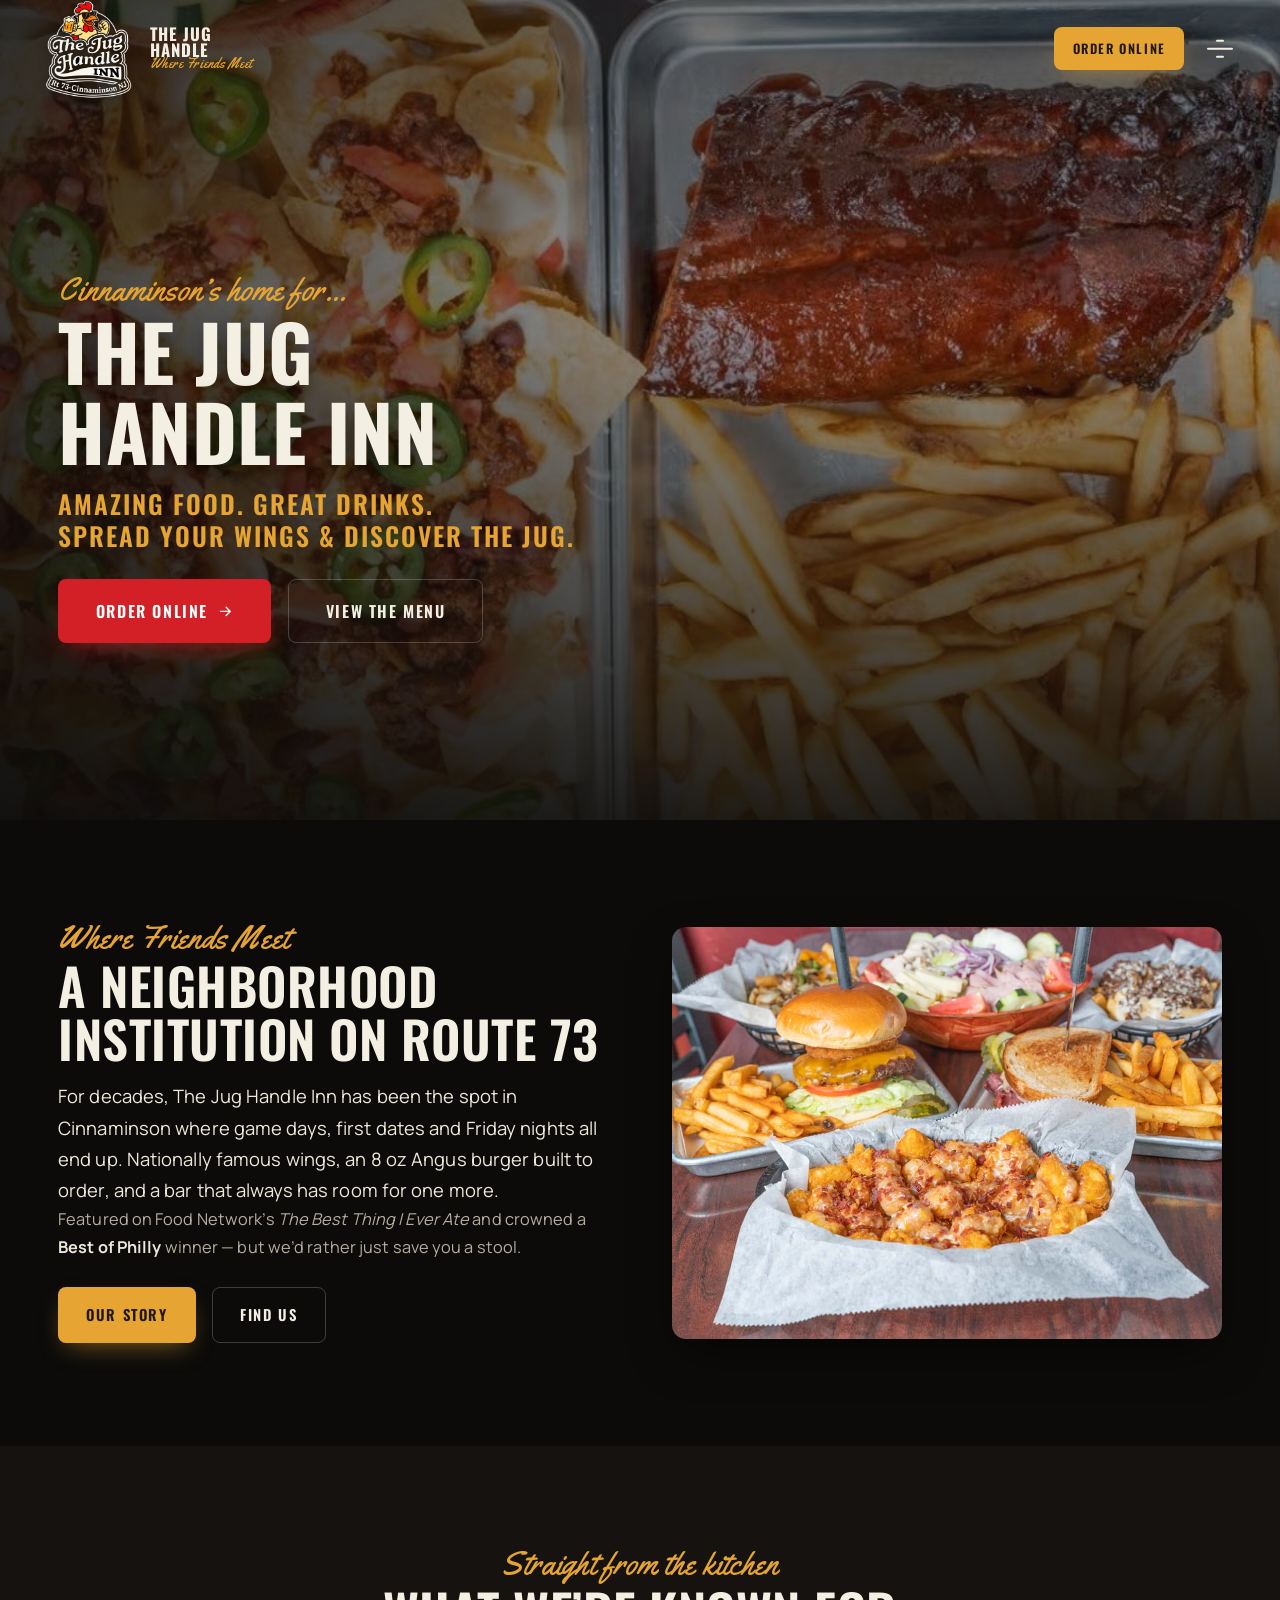
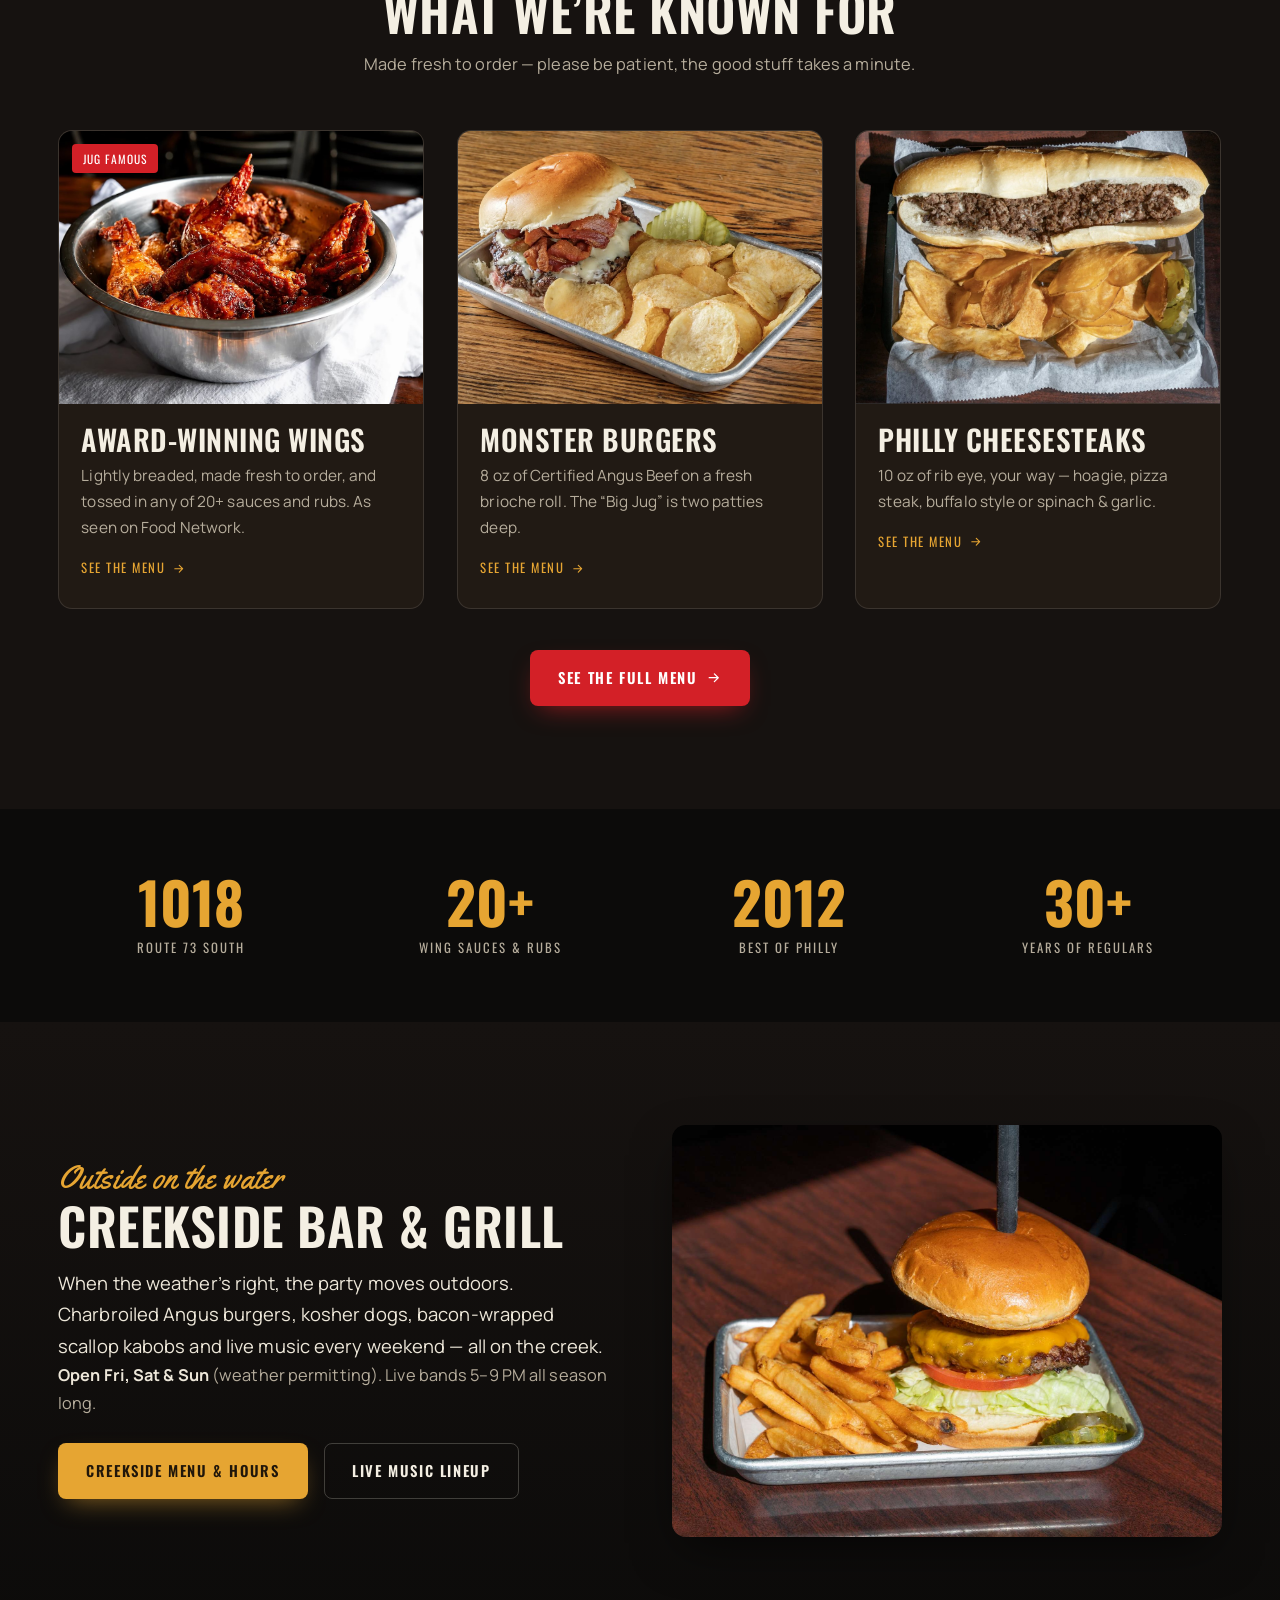
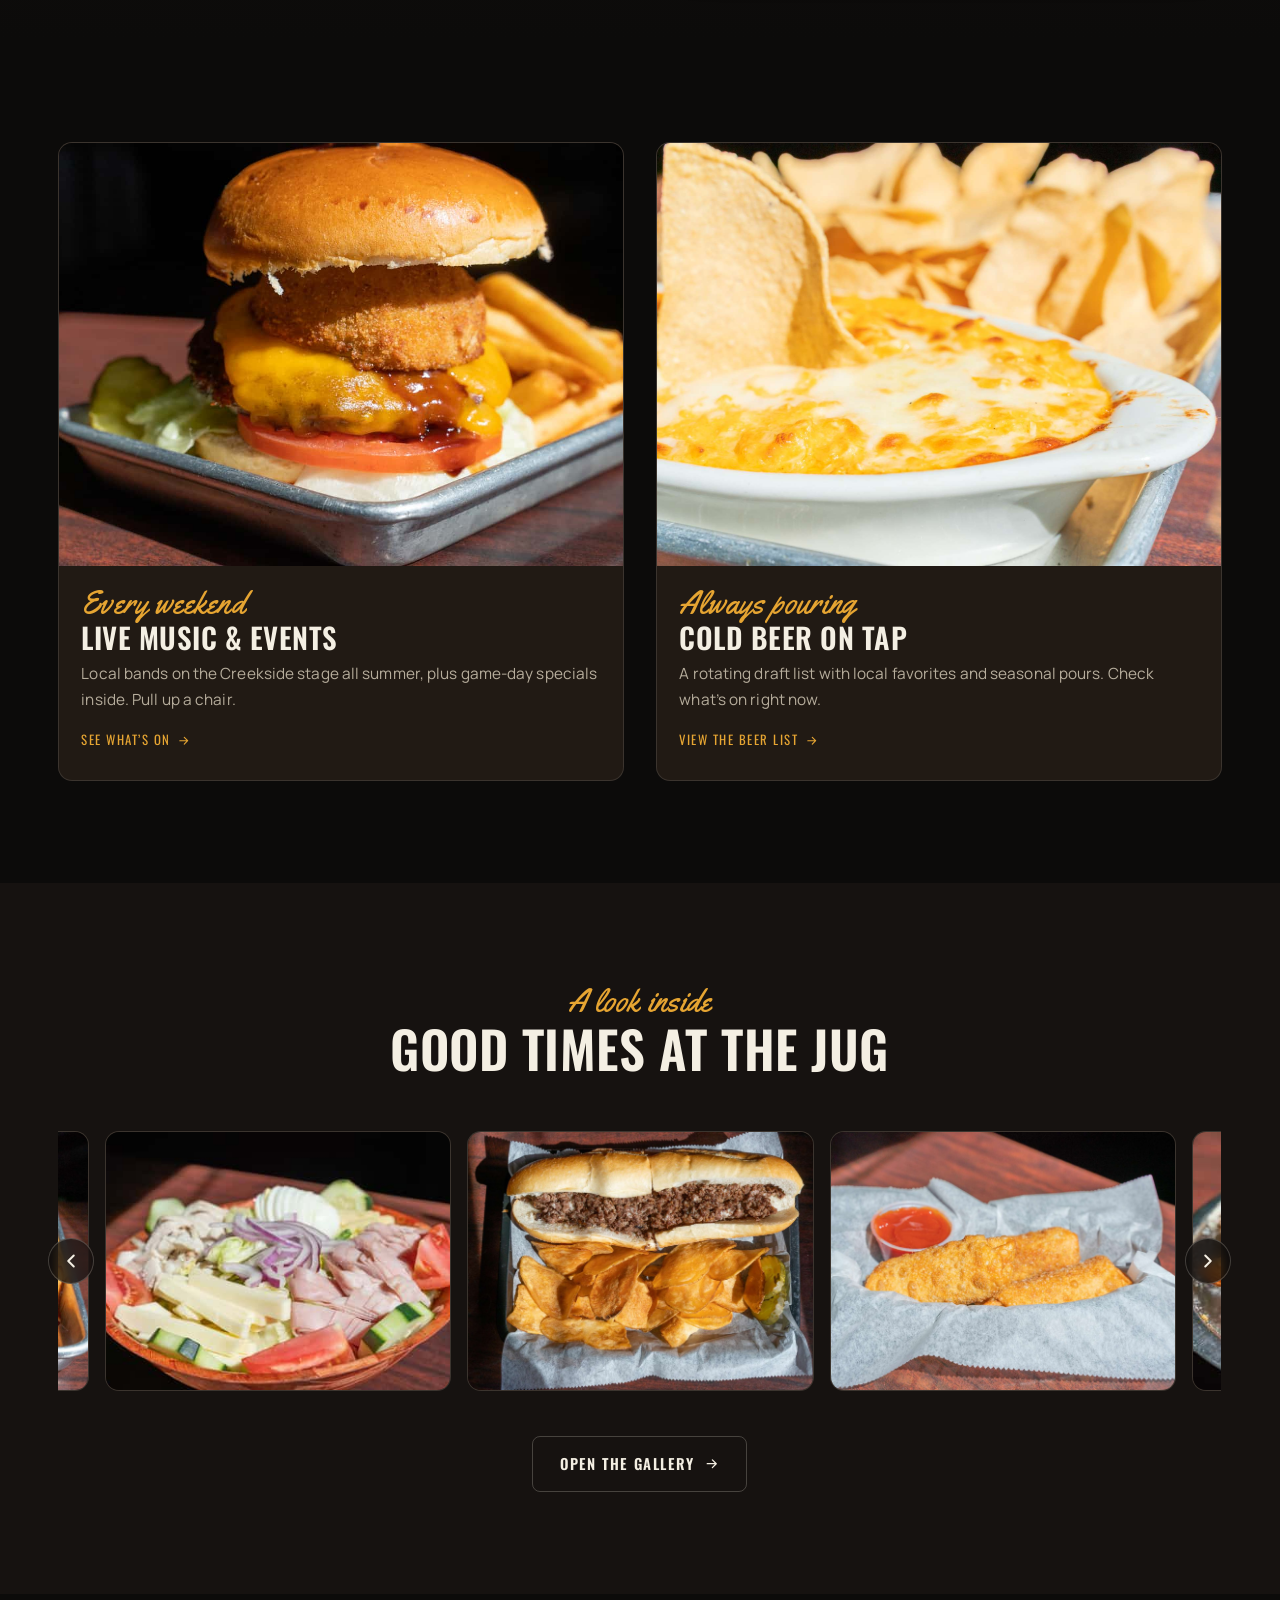
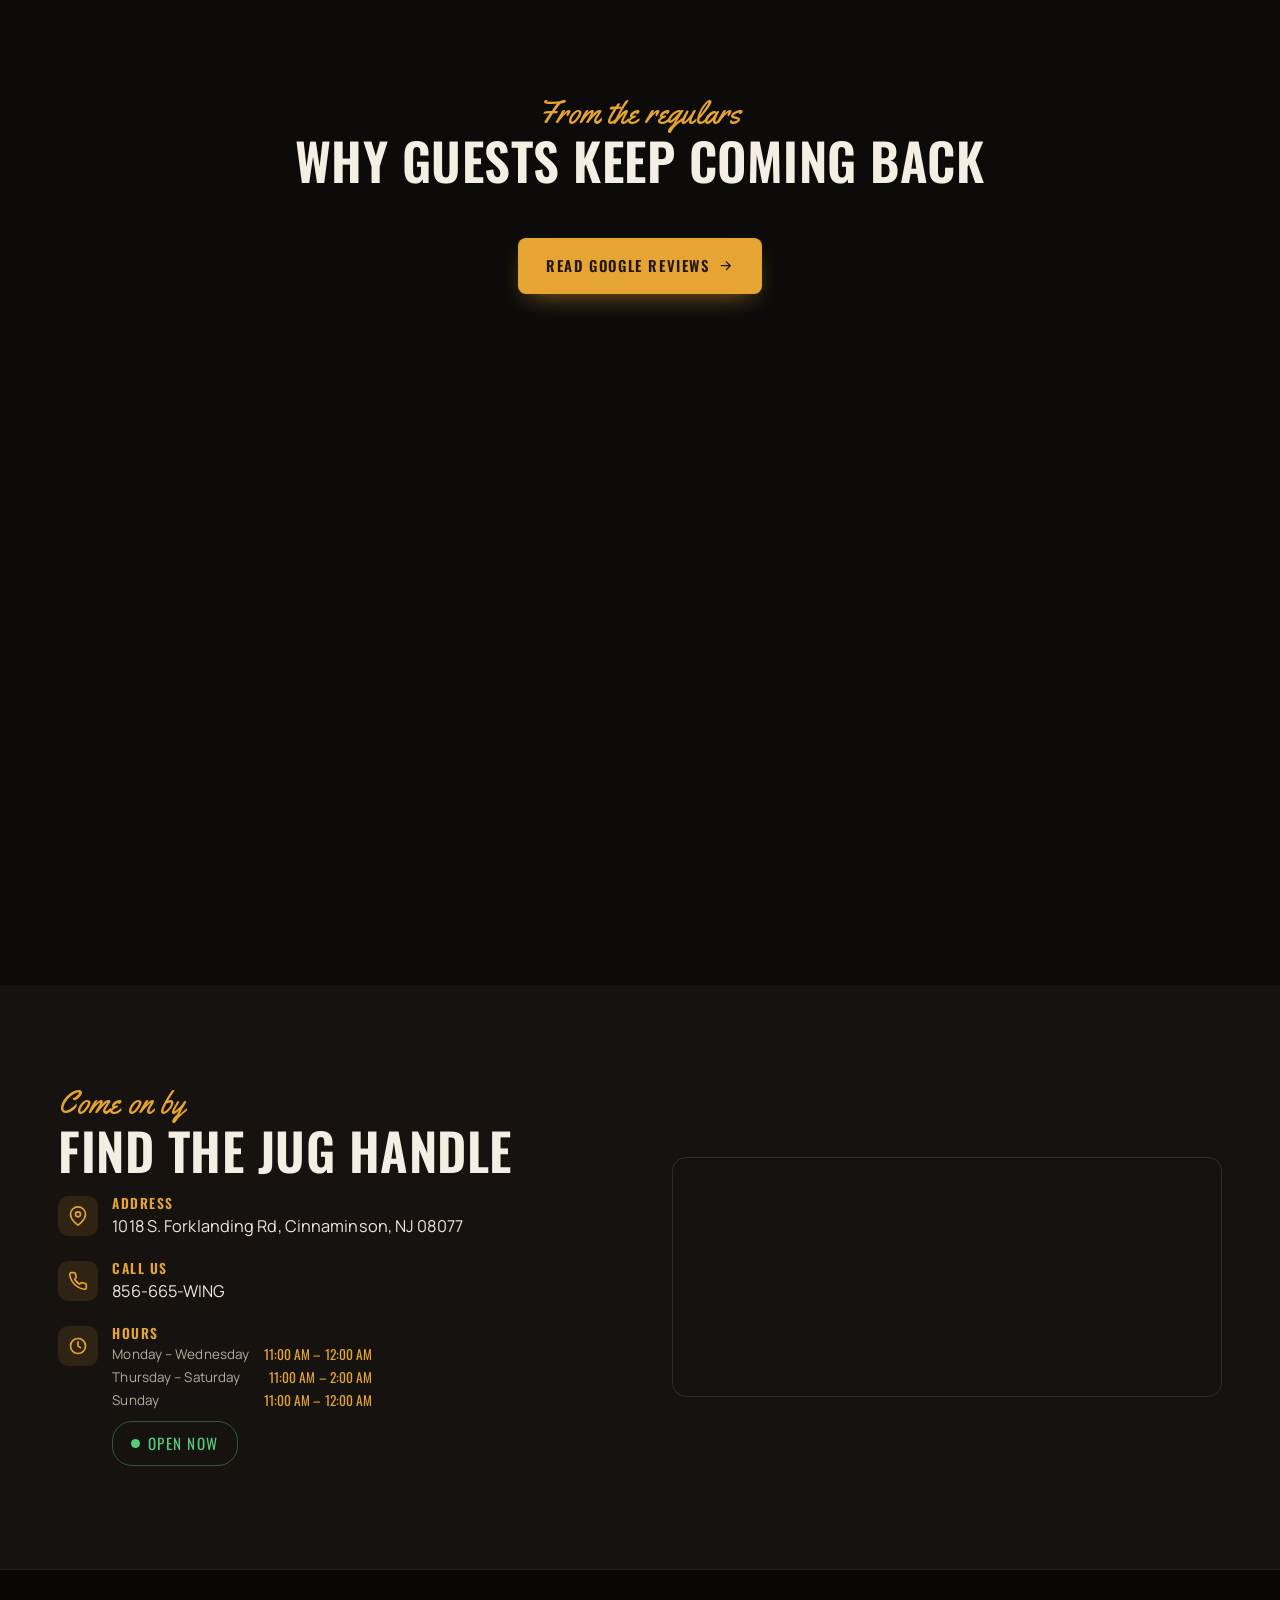
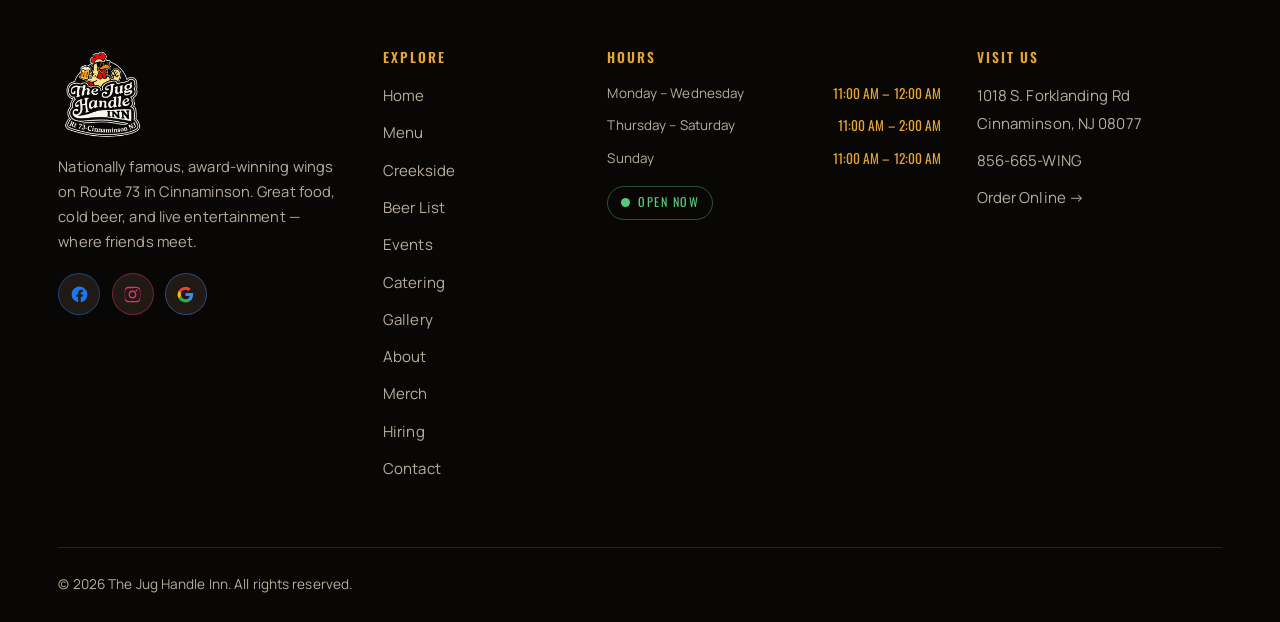
==== index.html @ d3a7ce0d "Use 856-665-WING as the only phone number site-wide Removed 856-665-8696 and the '(inside)' note eve" ====
<!DOCTYPE html>
<html lang="en" class="no-js">
<head>
  <meta charset="UTF-8">
  <script>document.documentElement.classList.remove("no-js");document.documentElement.classList.add("js");</script>
  <meta name="viewport" content="width=device-width, initial-scale=1.0">
  <title>The Jug Handle Inn | Wings, Burgers &amp; Cold Beer in Cinnaminson, NJ</title>
  <meta name="description" content="Nationally famous, award-winning wings, 8 oz Angus burgers, cold beer and live music on Route 73 in Cinnaminson, NJ. Order online or visit The Jug Handle Inn — where friends meet.">
  <link rel="canonical" href="https://digitaloneweb.github.io/theJugHandleInn/index.html">
  <meta name="theme-color" content="#0c0b0a">

  <!-- Open Graph -->
  <meta property="og:type" content="restaurant">
  <meta property="og:site_name" content="The Jug Handle Inn">
  <meta property="og:title" content="The Jug Handle Inn | Wings, Burgers &amp; Cold Beer in Cinnaminson, NJ">
  <meta property="og:description" content="Nationally famous, award-winning wings, 8 oz Angus burgers, cold beer and live music on Route 73 in Cinnaminson, NJ. Order online or visit The Jug Handle Inn — where friends meet.">
  <meta property="og:url" content="https://digitaloneweb.github.io/theJugHandleInn/index.html">
  <meta property="og:image" content="https://digitaloneweb.github.io/theJugHandleInn/assets/images/logo/og-image.png">

  <!-- Twitter -->
  <meta name="twitter:card" content="summary_large_image">
  <meta name="twitter:title" content="The Jug Handle Inn | Wings, Burgers &amp; Cold Beer in Cinnaminson, NJ">
  <meta name="twitter:description" content="Nationally famous, award-winning wings, 8 oz Angus burgers, cold beer and live music on Route 73 in Cinnaminson, NJ. Order online or visit The Jug Handle Inn — where friends meet.">
  <meta name="twitter:image" content="https://digitaloneweb.github.io/theJugHandleInn/assets/images/logo/og-image.png">

  <!-- Favicons -->
  <link rel="icon" type="image/png" sizes="32x32" href="assets/images/logo/favicon-32.png">
  <link rel="apple-touch-icon" href="assets/images/logo/favicon-180.png">

  <!-- Fonts -->
  <link rel="preconnect" href="https://fonts.googleapis.com">
  <link rel="preconnect" href="https://fonts.gstatic.com" crossorigin>
  <link href="https://fonts.googleapis.com/css2?family=Oswald:wght@300;400;500;600;700&family=Manrope:wght@400;500;600;700;800&family=Yellowtail&display=swap" rel="stylesheet">

  <link rel="stylesheet" href="assets/css/style.css?v=20260629f">

  <script type="application/ld+json">{
  "@context":"https://schema.org",
  "@type":"Restaurant",
  "name":"The Jug Handle Inn",
  "image":"https://digitaloneweb.github.io/theJugHandleInn/assets/images/logo/og-image.png",
  "@id":"https://digitaloneweb.github.io/theJugHandleInn",
  "url":"https://digitaloneweb.github.io/theJugHandleInn",
  "telephone":"856-665-9464",
  "priceRange":"$$",
  "servesCuisine":["American","Bar & Grill","Wings","Burgers"],
  "address":{"@type":"PostalAddress","streetAddress":"1018 S. Forklanding Rd","addressLocality":"Cinnaminson","addressRegion":"NJ","postalCode":"08077","addressCountry":"US"},
  "geo":{"@type":"GeoCoordinates","latitude":39.9912,"longitude":-74.9876},
  "openingHoursSpecification":[
    {"@type":"OpeningHoursSpecification","dayOfWeek":["Monday","Tuesday","Wednesday","Sunday"],"opens":"11:00","closes":"00:00"},
    {"@type":"OpeningHoursSpecification","dayOfWeek":["Thursday","Friday","Saturday"],"opens":"11:00","closes":"02:00"}
  ],
  "sameAs":["https://www.facebook.com/TheJugHandleInn/","https://www.instagram.com/thejughandleinn/"]
}</script>
  
</head>
<body>
<a class="skip-link" href="#main">Skip to content</a>
<header class="site-header">
  <nav class="nav container" aria-label="Primary">
    <a class="nav__brand" href="index.html" aria-label="The Jug Handle Inn home">
      <img src="assets/images/logo/logo.png" alt="The Jug Handle Inn logo — a rooster in sunglasses holding a beer">
      <span class="nav__brand-text">The Jug<br>Handle<small>Where Friends Meet</small></span>
    </a>

    <div class="nav__links" id="nav-links">
        <a href="index.html" aria-current="page">Home</a>
        <a href="menu.html">Menu</a>
        <a href="creekside.html">Creekside</a>
        <a href="beer-list.html">Beer List</a>
        <a href="events.html">Events</a>
        <a href="catering.html">Catering</a>
        <a href="gallery.html">Gallery</a>
        <a href="about.html">About</a>
        <a href="merchandise.html">Merch</a>
        <a href="hiring.html">Hiring</a>
        <a href="contact.html">Contact</a>
    </div>

    <div class="nav__actions">
      <span class="status" data-status aria-live="polite">
        <span class="status__dot"></span><span class="status__text">Checking…</span>
      </span>
      <a class="btn btn--gold btn--sm" href="https://online.skytab.com/7696057f402aea3ac30bc4868bea2866/order-settings" target="_blank" rel="noopener">Order Online</a>
      <button class="nav__toggle" aria-label="Toggle menu" aria-expanded="false" aria-controls="nav-links">
        <span></span>
      </button>
    </div>
  </nav>
</header>
<main id="main">

<!-- ===== HERO ===== -->
<section class="hero">
  <div class="hero__slides" aria-hidden="true">
    <img class="hero__slide is-active" src="assets/images/hero/home-1.jpg" alt="" loading="eager" fetchpriority="high">
    <img class="hero__slide" src="assets/images/hero/home-2.jpg" alt="" loading="lazy">
    <img class="hero__slide" src="assets/images/hero/home-3.jpg" alt="" loading="lazy">
    <img class="hero__slide" src="assets/images/hero/home-4.jpg" alt="" loading="lazy">
  </div>
  <div class="container">
    <div class="hero__inner">
      <span class="eyebrow">Cinnaminson&rsquo;s home for&hellip;</span>
      <h1>The Jug<br>Handle Inn</h1>
      <p class="hero__lines">Amazing Food. Great Drinks.<br>Spread Your Wings &amp; Discover The Jug.</p>
      <div class="hero__cta">
        <a class="btn btn--primary btn--lg" href="https://online.skytab.com/7696057f402aea3ac30bc4868bea2866/order-settings" target="_blank" rel="noopener">Order Online <svg viewBox="0 0 24 24" fill="none" stroke="currentColor" stroke-width="2" stroke-linecap="round" stroke-linejoin="round"><path d="M5 12h14M13 6l6 6-6 6"/></svg></a>
        <a class="btn btn--ghost btn--lg" href="menu.html">View the Menu</a>
      </div>
    </div>
  </div>
</section>

<!-- ===== WELCOME ===== -->
<section class="section">
  <div class="container split">
    <div class="split__body" data-reveal>
      <span class="eyebrow">Where Friends Meet</span>
      <h2>A neighborhood institution on&nbsp;Route&nbsp;73</h2>
      <p class="lead">For decades, The Jug Handle Inn has been the spot in Cinnaminson where game days, first dates and Friday nights all end up. Nationally famous wings, an 8 oz Angus burger built to order, and a bar that always has room for one more.</p>
      <p>Featured on Food Network&rsquo;s <em>The Best Thing I Ever Ate</em> and crowned a <strong>Best of Philly</strong> winner — but we&rsquo;d rather just save you a stool.</p>
      <div class="hero__cta" style="margin-top:1.6rem">
        <a class="btn btn--gold" href="about.html">Our Story</a>
        <a class="btn btn--ghost" href="contact.html">Find Us</a>
      </div>
    </div>
    <div class="split__media" data-reveal data-reveal-delay="1"><img src="assets/images/general/welcome.jpg" alt="Inside the bar at The Jug Handle Inn" class="" loading="lazy" ></div>
  </div>
</section>

<!-- ===== FEATURED FOOD ===== -->
<section class="section section--wood">
  <div class="container">
    <div class="section-head center" data-reveal>
      <span class="eyebrow">Straight from the kitchen</span>
      <h2>What we&rsquo;re known for</h2>
      <p class="measure">Made fresh to order — please be patient, the good stuff takes a minute.</p>
    </div>
    <div class="grid grid-3"><article class="card" data-reveal data-reveal-delay="1"><div class="card__media"><img src="assets/images/food/wings.jpg?v=2" alt="Award-Winning Wings" class="" loading="lazy" ><span class="card__tag">Jug Famous</span></div><div class="card__body"><h3>Award-Winning Wings</h3><p>Lightly breaded, made fresh to order, and tossed in any of 20+ sauces and rubs. As seen on Food Network.</p><a class="card__link" href="menu.html#wings">See the menu <svg viewBox="0 0 24 24" fill="none" stroke="currentColor" stroke-width="2" stroke-linecap="round" stroke-linejoin="round"><path d="M5 12h14M13 6l6 6-6 6"/></svg></a></div></article><article class="card" data-reveal data-reveal-delay="2"><div class="card__media"><img src="assets/images/food/burger.jpg?v=2" alt="Monster Burgers" class="" loading="lazy" ></div><div class="card__body"><h3>Monster Burgers</h3><p>8 oz of Certified Angus Beef on a fresh brioche roll. The “Big Jug” is two patties deep.</p><a class="card__link" href="menu.html#burgers">See the menu <svg viewBox="0 0 24 24" fill="none" stroke="currentColor" stroke-width="2" stroke-linecap="round" stroke-linejoin="round"><path d="M5 12h14M13 6l6 6-6 6"/></svg></a></div></article><article class="card" data-reveal data-reveal-delay="3"><div class="card__media"><img src="assets/images/food/cheesesteak.jpg?v=2" alt="Philly Cheesesteaks" class="" loading="lazy" ></div><div class="card__body"><h3>Philly Cheesesteaks</h3><p>10 oz of rib eye, your way — hoagie, pizza steak, buffalo style or spinach &amp; garlic.</p><a class="card__link" href="menu.html#steaks">See the menu <svg viewBox="0 0 24 24" fill="none" stroke="currentColor" stroke-width="2" stroke-linecap="round" stroke-linejoin="round"><path d="M5 12h14M13 6l6 6-6 6"/></svg></a></div></article></div>
    <div class="text-center mt-2" data-reveal><a class="btn btn--primary" href="menu.html">See the full menu <svg viewBox="0 0 24 24" fill="none" stroke="currentColor" stroke-width="2" stroke-linecap="round" stroke-linejoin="round"><path d="M5 12h14M13 6l6 6-6 6"/></svg></a></div>
  </div>
</section>

<!-- ===== STATS ===== -->
<section class="section--tight section">
  <div class="container grid grid-4"><div class="stat" data-reveal data-reveal-delay="1"><div class="stat__num"><span data-count="1018" data-plain>1018</span></div><div class="stat__label">Route 73 South</div></div><div class="stat" data-reveal data-reveal-delay="2"><div class="stat__num"><span data-count="20">20</span>+</div><div class="stat__label">Wing Sauces & Rubs</div></div><div class="stat" data-reveal data-reveal-delay="3"><div class="stat__num"><span data-count="2012" data-plain>2012</span></div><div class="stat__label">Best of Philly</div></div><div class="stat" data-reveal data-reveal-delay="4"><div class="stat__num"><span data-count="30">30</span>+</div><div class="stat__label">Years of Regulars</div></div></div>
</section>

<!-- ===== CREEKSIDE PROMO ===== -->
<section class="section section--wood2">
  <div class="container split split--reverse">
    <div class="split__media" data-reveal><img src="assets/images/general/creekside-promo.jpg" alt="Creekside Bar & Grill open-air seating" class="" loading="lazy" ></div>
    <div class="split__body" data-reveal data-reveal-delay="1">
      <span class="eyebrow">Outside on the water</span>
      <h2>Creekside Bar &amp; Grill</h2>
      <p class="lead">When the weather&rsquo;s right, the party moves outdoors. Charbroiled Angus burgers, kosher dogs, bacon-wrapped scallop kabobs and live music every weekend — all on the creek.</p>
      <p><strong>Open Fri, Sat &amp; Sun</strong> (weather permitting). Live bands 5&ndash;9 PM all season long.</p>
      <div class="hero__cta" style="margin-top:1.6rem">
        <a class="btn btn--gold" href="creekside.html">Creekside Menu &amp; Hours</a>
        <a class="btn btn--ghost" href="events.html">Live Music Lineup</a>
      </div>
    </div>
  </div>
</section>

<!-- ===== EVENTS + BEER TEASERS ===== -->
<section class="section">
  <div class="container grid grid-2">
    <article class="card" data-reveal>
      <div class="card__media"><video class="card__video" autoplay muted loop playsinline preload="metadata" poster="assets/images/general/events-teaser.jpg" aria-label="Live acoustic guitar at The Jug Handle Inn"><source src="assets/videos/acoustic-guitar.mp4" type="video/mp4"></video></div>
      <div class="card__body">
        <span class="eyebrow">Every weekend</span>
        <h3>Live Music &amp; Events</h3>
        <p>Local bands on the Creekside stage all summer, plus game-day specials inside. Pull up a chair.</p>
        <a class="card__link" href="events.html">See what&rsquo;s on <svg viewBox="0 0 24 24" fill="none" stroke="currentColor" stroke-width="2" stroke-linecap="round" stroke-linejoin="round"><path d="M5 12h14M13 6l6 6-6 6"/></svg></a>
      </div>
    </article>
    <article class="card" data-reveal data-reveal-delay="1">
      <div class="card__media"><video class="card__video" autoplay muted loop playsinline preload="metadata" poster="assets/images/general/beer-teaser.jpg" aria-label="Cold beer pouring on tap at The Jug Handle Inn"><source src="assets/videos/cold-beer.mp4" type="video/mp4"></video></div>
      <div class="card__body">
        <span class="eyebrow">Always pouring</span>
        <h3>Cold Beer on Tap</h3>
        <p>A rotating draft list with local favorites and seasonal pours. Check what&rsquo;s on right now.</p>
        <a class="card__link" href="beer-list.html">View the beer list <svg viewBox="0 0 24 24" fill="none" stroke="currentColor" stroke-width="2" stroke-linecap="round" stroke-linejoin="round"><path d="M5 12h14M13 6l6 6-6 6"/></svg></a>
      </div>
    </article>
  </div>
</section>

<!-- ===== GALLERY PREVIEW ===== -->
<section class="section section--wood">
  <div class="container">
    <div class="section-head center" data-reveal>
      <span class="eyebrow">A look inside</span>
      <h2>Good times at The Jug</h2>
    </div>
    <div class="carousel" data-carousel data-reveal>
      <button class="carousel__btn carousel__btn--prev" type="button" aria-label="Previous photos"><svg viewBox="0 0 24 24" fill="none" stroke="currentColor" stroke-width="2.2" stroke-linecap="round" stroke-linejoin="round"><path d="M15 18l-6-6 6-6"/></svg></button>
      <div class="carousel__track">
        <div class="carousel__slide"><img src="assets/images/gallery/gallery-01.jpg" alt="Food at The Jug Handle Inn" loading="lazy"></div>
        <div class="carousel__slide"><img src="assets/images/gallery/gallery-02.jpg" alt="Wings fresh to order at The Jug Handle Inn" loading="lazy"></div>
        <div class="carousel__slide"><img src="assets/images/gallery/gallery-03.jpg" alt="Fresh food at The Jug Handle Inn" loading="lazy"></div>
        <div class="carousel__slide"><img src="assets/images/gallery/gallery-04.jpg" alt="Food at The Jug Handle Inn" loading="lazy"></div>
        <div class="carousel__slide"><img src="assets/images/gallery/gallery-05.jpg" alt="Food at The Jug Handle Inn" loading="lazy"></div>
        <div class="carousel__slide"><img src="assets/images/gallery/gallery-06.jpg" alt="Food at The Jug Handle Inn" loading="lazy"></div>
        <div class="carousel__slide"><img src="assets/images/gallery/gallery-07.jpg" alt="Burgers at The Jug Handle Inn" loading="lazy"></div>
        <div class="carousel__slide"><img src="assets/images/gallery/gallery-08.jpg" alt="Food at The Jug Handle Inn" loading="lazy"></div>
        <div class="carousel__slide"><img src="assets/images/gallery/gallery-09.jpg" alt="Food at The Jug Handle Inn" loading="lazy"></div>
      </div>
      <button class="carousel__btn carousel__btn--next" type="button" aria-label="Next photos"><svg viewBox="0 0 24 24" fill="none" stroke="currentColor" stroke-width="2.2" stroke-linecap="round" stroke-linejoin="round"><path d="M9 6l6 6-6 6"/></svg></button>
    </div>
    <div class="text-center mt-2" data-reveal><a class="btn btn--ghost" href="gallery.html">Open the gallery <svg viewBox="0 0 24 24" fill="none" stroke="currentColor" stroke-width="2" stroke-linecap="round" stroke-linejoin="round"><path d="M5 12h14M13 6l6 6-6 6"/></svg></a></div>
  </div>
</section>

<!-- ===== TESTIMONIALS ===== -->
<section class="section">
  <div class="container">
    <div class="section-head center" data-reveal>
      <span class="eyebrow">From the regulars</span>
      <h2>Why guests keep coming back</h2>
    </div>
    <div data-reveal>
      <!-- Review Pixel -->
      <script type="text/javascript">
      !function(){var e,t=document;e=function(){if(window.EMRPixel)return console.info("EMR: Pixel already loaded");var e=t.createElement("script");e.defer=!0,e.src="https://cdn2.revw.me/js/pixel.js?t="+864e5*Math.ceil(new Date/864e5);var n=t.getElementsByTagName("script")[0];n.charset="utf-8",n.parentNode.insertBefore(e,n),e.onload=function(){EMRPixel.init("digitalone.reviews",40)}},"interactive"===t.readyState||"complete"===t.readyState?e():t.addEventListener("DOMContentLoaded",e)}();
      </script><emr-simple-carousel widget-id="116f8617-e60f-4faa-97b6-4a002f8be0ff"></emr-simple-carousel>
      <!-- Review Pixel End -->
    </div>
    <div class="text-center mt-2" data-reveal><a class="btn btn--gold" href="https://share.google/TAHXh9fkQX0eW2FaK" target="_blank" rel="noopener">Read Google reviews <svg viewBox="0 0 24 24" fill="none" stroke="currentColor" stroke-width="2" stroke-linecap="round" stroke-linejoin="round"><path d="M5 12h14M13 6l6 6-6 6"/></svg></a></div>
  </div>
</section>

<!-- ===== CTA ===== -->
<section class="section">
  <div class="container">
    <div class="callout" data-reveal>
      <span class="eyebrow">Hungry yet?</span>
      <h2>Skip the wait — order online</h2>
      <p class="measure mx-auto">Pick up your wings, burgers and cheese steaks hot and ready. <span class="status status--lg" data-status><span class="status__dot"></span><span class="status__text">Checking…</span></span></p>
      <a class="btn btn--primary btn--lg" href="https://online.skytab.com/7696057f402aea3ac30bc4868bea2866/order-settings" target="_blank" rel="noopener">Order Online <svg viewBox="0 0 24 24" fill="none" stroke="currentColor" stroke-width="2" stroke-linecap="round" stroke-linejoin="round"><path d="M5 12h14M13 6l6 6-6 6"/></svg></a>
    </div>
  </div>
</section>

<!-- ===== MAP ===== -->
<section class="section section--wood">
  <div class="container">
    <div class="split">
      <div class="split__body" data-reveal>
        <span class="eyebrow">Come on by</span>
        <h2>Find The Jug Handle</h2>
        <div class="info-block mt-1">
          <div class="info-row"><span class="info-ico"><svg viewBox="0 0 24 24" fill="none" stroke="currentColor" stroke-width="2" stroke-linecap="round" stroke-linejoin="round"><path d="M21 10c0 7-9 13-9 13s-9-6-9-13a9 9 0 0 1 18 0Z"/><circle cx="12" cy="10" r="3"/></svg></span><div><h4>ADDRESS</h4><a href="https://maps.app.goo.gl/6b174tuCh4UDP8sJ7" target="_blank" rel="noopener">1018 S. Forklanding Rd, Cinnaminson, NJ 08077</a></div></div>
          <div class="info-row"><span class="info-ico"><svg viewBox="0 0 24 24" fill="none" stroke="currentColor" stroke-width="2" stroke-linecap="round" stroke-linejoin="round"><path d="M22 16.9v3a2 2 0 0 1-2.2 2 19.8 19.8 0 0 1-8.6-3.1 19.5 19.5 0 0 1-6-6A19.8 19.8 0 0 1 2 4.2 2 2 0 0 1 4 2h3a2 2 0 0 1 2 1.7c.1 1 .4 1.9.7 2.8a2 2 0 0 1-.5 2.1L8 9.9a16 16 0 0 0 6 6l1.3-1.3a2 2 0 0 1 2.1-.4c.9.3 1.8.6 2.8.7a2 2 0 0 1 1.8 2Z"/></svg></span><div><h4>CALL US</h4><a href="tel:+18566659464">856-665-WING</a></div></div>
          <div class="info-row"><span class="info-ico"><svg viewBox="0 0 24 24" fill="none" stroke="currentColor" stroke-width="2" stroke-linecap="round" stroke-linejoin="round"><circle cx="12" cy="12" r="9"/><path d="M12 7v5l3 2"/></svg></span><div><h4>HOURS</h4><ul class="footer-hours" style="max-width:340px;margin:.1rem 0 .6rem"><li><span>Monday &ndash; Wednesday</span><span>11:00 AM &ndash; 12:00 AM</span></li><li><span>Thursday &ndash; Saturday</span><span>11:00 AM &ndash; 2:00 AM</span></li><li><span>Sunday</span><span>11:00 AM &ndash; 12:00 AM</span></li></ul><span class="status status--lg" data-status><span class="status__dot"></span><span class="status__text">Checking…</span></span></div></div>
        </div>
      </div>
      <div class="map-embed" data-reveal><iframe title="Map to The Jug Handle Inn" src="https://www.google.com/maps?q=The+Jug+Handle+Inn,+1018+S+Forklanding+Rd,+Cinnaminson,+NJ+08077&output=embed" loading="lazy" referrerpolicy="no-referrer-when-downgrade" allowfullscreen></iframe></div>
    </div>
  </div>
</section>

</main>
<footer class="site-footer">
  <div class="container">
    <div class="footer-grid">
      <div class="footer-brand">
        <img src="assets/images/logo/logo.png" alt="The Jug Handle Inn logo">
        <p>Nationally famous, award-winning wings on Route 73 in Cinnaminson. Great food, cold beer, and live entertainment — where friends meet.</p>
        <div class="socials">
          <a href="https://www.facebook.com/TheJugHandleInn/" target="_blank" rel="noopener" aria-label="Facebook"><svg viewBox="0 0 24 24" fill="currentColor" aria-hidden="true"><path d="M22 12a10 10 0 1 0-11.6 9.9v-7H7.9V12h2.5V9.8c0-2.5 1.5-3.9 3.8-3.9 1.1 0 2.2.2 2.2.2v2.5h-1.2c-1.2 0-1.6.8-1.6 1.6V12h2.7l-.4 2.9h-2.3v7A10 10 0 0 0 22 12Z"/></svg></a>
          <a href="https://www.instagram.com/thejughandleinn/" target="_blank" rel="noopener" aria-label="Instagram"><svg viewBox="0 0 24 24" fill="currentColor" aria-hidden="true"><path d="M12 2.2c3.2 0 3.6 0 4.9.1 1.2.1 1.8.3 2.2.4.6.2 1 .5 1.4.9.4.4.7.8.9 1.4.2.5.4 1.1.4 2.2.1 1.3.1 1.7.1 4.9s0 3.6-.1 4.9c-.1 1.2-.3 1.8-.4 2.2-.2.6-.5 1-.9 1.4-.4.4-.8.7-1.4.9-.5.2-1.1.4-2.2.4-1.3.1-1.7.1-4.9.1s-3.6 0-4.9-.1c-1.2-.1-1.8-.3-2.2-.4-.6-.2-1-.5-1.4-.9-.4-.4-.7-.8-.9-1.4-.2-.5-.4-1.1-.4-2.2C2.2 15.6 2.2 15.2 2.2 12s0-3.6.1-4.9c.1-1.2.3-1.8.4-2.2.2-.6.5-1 .9-1.4.4-.4.8-.7 1.4-.9.5-.2 1.1-.4 2.2-.4C8.4 2.2 8.8 2.2 12 2.2Zm0 1.8c-3.1 0-3.5 0-4.7.1-1.1.1-1.7.2-2.1.4-.5.2-.9.4-1.3.8-.4.4-.6.8-.8 1.3-.2.4-.3 1-.4 2.1C2.6 9.7 2.6 10.1 2.6 12s0 2.3.1 3.5c.1 1.1.2 1.7.4 2.1.2.5.4.9.8 1.3.4.4.8.6 1.3.8.4.2 1 .3 2.1.4 1.2.1 1.6.1 4.7.1s3.5 0 4.7-.1c1.1-.1 1.7-.2 2.1-.4.5-.2.9-.4 1.3-.8.4-.4.6-.8.8-1.3.2-.4.3-1 .4-2.1.1-1.2.1-1.6.1-3.5s0-2.3-.1-3.5c-.1-1.1-.2-1.7-.4-2.1-.2-.5-.4-.9-.8-1.3-.4-.4-.8-.6-1.3-.8-.4-.2-1-.3-2.1-.4C15.5 4 15.1 4 12 4Zm0 3.1A4.9 4.9 0 1 1 7.1 12 4.9 4.9 0 0 1 12 7.1Zm0 8.1A3.2 3.2 0 1 0 8.8 12 3.2 3.2 0 0 0 12 15.2Zm6.3-8.3a1.15 1.15 0 1 1-1.15-1.15A1.15 1.15 0 0 1 18.3 6.9Z"/></svg></a>
          <a href="https://share.google/TAHXh9fkQX0eW2FaK" target="_blank" rel="noopener" aria-label="Google Reviews"><svg viewBox="0 0 24 24" fill="currentColor" aria-hidden="true"><path d="M21.6 12.2c0-.7-.1-1.4-.2-2H12v3.8h5.4a4.6 4.6 0 0 1-2 3v2.5h3.2c1.9-1.7 3-4.3 3-7.3Z"/><path d="M12 22c2.7 0 5-.9 6.6-2.4l-3.2-2.5c-.9.6-2 .9-3.4.9-2.6 0-4.8-1.7-5.6-4.1H3.1v2.6A10 10 0 0 0 12 22Z"/><path d="M6.4 13.9a6 6 0 0 1 0-3.8V7.5H3.1a10 10 0 0 0 0 9l3.3-2.6Z"/><path d="M12 6.1c1.5 0 2.8.5 3.8 1.5l2.8-2.8A10 10 0 0 0 3.1 7.5l3.3 2.6C7.2 7.7 9.4 6.1 12 6.1Z"/></svg></a>
        </div>
      </div>

      <div class="footer-col">
        <h4>EXPLORE</h4>
        <ul>
          <li><a href="index.html">Home</a></li>
          <li><a href="menu.html">Menu</a></li>
          <li><a href="creekside.html">Creekside</a></li>
          <li><a href="beer-list.html">Beer List</a></li>
          <li><a href="events.html">Events</a></li>
          <li><a href="catering.html">Catering</a></li>
          <li><a href="gallery.html">Gallery</a></li>
          <li><a href="about.html">About</a></li>
          <li><a href="merchandise.html">Merch</a></li>
          <li><a href="hiring.html">Hiring</a></li>
          <li><a href="contact.html">Contact</a></li>
        </ul>
      </div>

      <div class="footer-col">
        <h4>HOURS</h4>
        <ul class="footer-hours">
          <li><span>Monday – Wednesday</span><span>11:00 AM – 12:00 AM</span></li>
          <li><span>Thursday – Saturday</span><span>11:00 AM – 2:00 AM</span></li>
          <li><span>Sunday</span><span>11:00 AM – 12:00 AM</span></li>
        </ul>
        <p style="margin-top:1rem">
          <span class="status" data-status><span class="status__dot"></span><span class="status__text">Checking…</span></span>
        </p>
      </div>

      <div class="footer-col">
        <h4>VISIT US</h4>
        <ul>
          <li><a href="https://maps.app.goo.gl/6b174tuCh4UDP8sJ7" target="_blank" rel="noopener">1018 S. Forklanding Rd<br>Cinnaminson, NJ 08077</a></li>
          <li><a href="tel:+18566659464">856-665-WING</a></li>
          <li><a href="https://online.skytab.com/7696057f402aea3ac30bc4868bea2866/order-settings" target="_blank" rel="noopener">Order Online &rarr;</a></li>
        </ul>
      </div>
    </div>

    <div class="footer-bottom">
      <p>&copy; <span data-year>2026</span> The Jug Handle Inn. All rights reserved.</p>
    </div>
  </div>
</footer>

<button class="to-top" aria-label="Back to top"><svg viewBox="0 0 24 24" fill="none" stroke="currentColor" stroke-width="2.4" stroke-linecap="round" stroke-linejoin="round"><path d="M12 19V5M6 11l6-6 6 6"/></svg></button>
<script src="assets/js/main.js?v=20260629f"></script>
</body>
</html>
---- assets/css/style.css ----
/* =====================================================================
   THE JUG HANDLE INN  —  style.css
   ---------------------------------------------------------------------
   A single shared stylesheet for the whole site.
   Modern Rustic · Premium · Dark Wood · Rooster Red & Beer Gold.

   TABLE OF CONTENTS
   01. Design tokens (CSS variables)
   02. Reset & base elements
   03. Typography helpers
   04. Layout primitives (container, section, grid)
   05. Buttons
   06. Header / navigation
   07. Hero
   08. Eyebrow / section heading
   09. Cards (feature, food, menu, event, testimonial)
   10. Split sections & callouts
   11. Menu / price rows
   12. Gallery & lightbox
   13. Accordion (FAQ)
   14. Status pill (open / closed)
   15. Map & contact
   16. Footer & back-to-top
   17. Scroll-reveal animation utilities
   18. Responsive breakpoints
   19. Accessibility / reduced motion
   ===================================================================== */

/* ---------------------------------------------------------------------
   01. DESIGN TOKENS
   Colours are pulled directly from logo.png:
   rooster-red comb, beer-gold mug, cream wordmark, near-black field.
--------------------------------------------------------------------- */
:root {
  /* Brand */
  --primary:      #d32027;   /* rooster red  — energy / signature accent */
  --primary-dark: #a8181e;
  --secondary:    #e6a532;   /* beer gold    — warm highlight            */
  --secondary-dk: #c8841a;
  --accent:       #e6a532;   /* alias used by CTAs                       */

  /* Surfaces */
  --dark:        #0c0b0a;    /* near-black field (logo background)        */
  --wood:        #161210;    /* dark-wood panel                          */
  --wood-2:      #211a14;    /* raised dark-wood panel                   */
  --background:  #0c0b0a;
  --surface:     #14110e;

  /* Light surfaces (cream cards) */
  --light:       #f4efe3;    /* cream wordmark colour                    */
  --light-2:     #ece4d3;

  /* Text */
  --text:        #ede7d9;    /* primary text on dark                     */
  --text-soft:   #b6ad9c;    /* muted text on dark                       */
  --text-dark:   #1a1714;    /* text on cream surfaces                   */
  --text-dark-soft:#5c5346;

  /* Lines & states */
  --border:      rgba(244, 239, 227, 0.12);
  --border-strong: rgba(244, 239, 227, 0.22);
  --hover:       #e6363d;    /* lighter red on hover                     */

  /* Type */
  --font-display: "Oswald", "Arial Narrow", sans-serif;
  --font-body:    "Manrope", system-ui, -apple-system, sans-serif;
  --font-script:  "Yellowtail", "Brush Script MT", cursive;

  /* Spacing scale */
  --space-1: .4rem;
  --space-2: .8rem;
  --space-3: 1.2rem;
  --space-4: 1.8rem;
  --space-5: 2.6rem;
  --space-6: 4rem;
  --space-7: 6rem;
  --space-8: 8rem;

  /* Misc */
  --radius:   14px;
  --radius-sm: 8px;
  --shadow:   0 18px 50px -12px rgba(0, 0, 0, .65);
  --shadow-sm:0 8px 24px -10px rgba(0, 0, 0, .6);
  --maxw:     1240px;
  --header-h: 116px;
  --ease:     cubic-bezier(.22, .61, .36, 1);
}

/* ---------------------------------------------------------------------
   02. RESET & BASE
--------------------------------------------------------------------- */
*, *::before, *::after { box-sizing: border-box; }
* { margin: 0; padding: 0; }

html {
  scroll-behavior: smooth;
  scroll-padding-top: calc(var(--header-h) + 12px);
  -webkit-text-size-adjust: 100%;
}

body {
  font-family: var(--font-body);
  background: var(--background);
  color: var(--text);
  line-height: 1.7;
  font-size: 1.02rem;
  letter-spacing: .1px;
  overflow-x: hidden;
  /* subtle dark-wood texture using layered gradients */
  background-image:
    radial-gradient(1200px 600px at 80% -10%, rgba(230,165,50,.06), transparent 60%),
    radial-gradient(900px 500px at -10% 10%, rgba(211,32,39,.05), transparent 55%);
  background-attachment: fixed;
}

img { display: block; max-width: 100%; height: auto; }
a { color: inherit; text-decoration: none; }
ul { list-style: none; }
button { font: inherit; cursor: pointer; }

/* selection */
::selection { background: var(--primary); color: #fff; }

/* focus visibility — accessibility floor */
:focus-visible {
  outline: 3px solid var(--secondary);
  outline-offset: 3px;
  border-radius: 4px;
}

/* ---------------------------------------------------------------------
   03. TYPOGRAPHY
--------------------------------------------------------------------- */
h1, h2, h3, h4 {
  font-family: var(--font-display);
  font-weight: 600;
  line-height: 1.04;
  letter-spacing: .5px;
  text-transform: uppercase;
  color: var(--light);
}
h1 { font-size: clamp(2.6rem, 6vw, 5rem); font-weight: 700; }
h2 { font-size: clamp(2rem, 4vw, 3.2rem); }
h3 { font-size: clamp(1.3rem, 2.4vw, 1.8rem); }
h4 { font-size: 1.15rem; letter-spacing: 1px; }

p { color: var(--text-soft); }
strong { color: var(--text); }

.script {
  font-family: var(--font-script);
  text-transform: none;
  letter-spacing: 0;
}

/* ---------------------------------------------------------------------
   04. LAYOUT PRIMITIVES
--------------------------------------------------------------------- */
.container {
  width: 100%;
  max-width: var(--maxw);
  margin-inline: auto;
  padding-inline: clamp(1.1rem, 4vw, 2.4rem);
}

.section { padding-block: clamp(3.5rem, 8vw, var(--space-8)); }
.section--tight { padding-block: clamp(2.4rem, 5vw, var(--space-6)); }
.section--wood  { background: var(--wood); }
.section--wood2 { background: linear-gradient(180deg, var(--wood) 0%, var(--background) 100%); }
.section--cream {
  background: var(--light);
  color: var(--text-dark);
}
.section--cream h1,
.section--cream h2,
.section--cream h3,
.section--cream h4 { color: var(--text-dark); }
.section--cream p { color: var(--text-dark-soft); }

.grid { display: grid; gap: clamp(1.2rem, 3vw, 2rem); }
.grid-2 { grid-template-columns: repeat(2, 1fr); }
.grid-3 { grid-template-columns: repeat(3, 1fr); }
.grid-4 { grid-template-columns: repeat(4, 1fr); }

.text-center { text-align: center; }
.mt-1 { margin-top: var(--space-3); }
.mt-2 { margin-top: var(--space-5); }
.lead { font-size: 1.15rem; color: var(--text); max-width: 60ch; }
.measure { max-width: 64ch; }
.mx-auto { margin-inline: auto; }

/* divider rule with gold tick */
.rule {
  height: 1px; border: 0;
  background: var(--border);
  margin-block: var(--space-5);
}

/* ---------------------------------------------------------------------
   05. BUTTONS
--------------------------------------------------------------------- */
.btn {
  display: inline-flex;
  align-items: center;
  gap: .55rem;
  font-family: var(--font-display);
  font-weight: 600;
  text-transform: uppercase;
  letter-spacing: 1.6px;
  font-size: .92rem;
  padding: .9rem 1.7rem;
  border-radius: var(--radius-sm);
  border: 1.5px solid transparent;
  transition: transform .25s var(--ease), background .25s var(--ease),
              color .25s var(--ease), box-shadow .25s var(--ease), border-color .25s;
  will-change: transform;
}
.btn:hover { transform: translateY(-3px); }
.btn:active { transform: translateY(-1px); }

.btn--primary {
  background: var(--primary);
  color: #fff;
  box-shadow: 0 10px 26px -10px rgba(211,32,39,.7);
}
.btn--primary:hover { background: var(--hover); box-shadow: 0 16px 34px -10px rgba(211,32,39,.85); }

.btn--gold {
  background: var(--secondary);
  color: #20160a;
  box-shadow: 0 10px 26px -10px rgba(230,165,50,.6);
}
.btn--gold:hover { background: #f1b54a; }

.btn--ghost {
  background: transparent;
  color: var(--light);
  border-color: var(--border-strong);
}
.btn--ghost:hover { border-color: var(--secondary); color: var(--secondary); }

.btn--lg { padding: 1.1rem 2.3rem; font-size: 1rem; }
.btn--sm { padding: .6rem 1.1rem; font-size: .8rem; }

/* Inline icon sizing — keep SVG icons proportional to their text so they
   never expand to their intrinsic size (esp. on narrow mobile buttons). */
.btn svg { width: 1.05em; height: 1.05em; flex: 0 0 auto; }
.card__link svg { width: 1.05em; height: 1.05em; flex: 0 0 auto; vertical-align: middle; }
.to-top svg { width: 22px; height: 22px; }
.btn .ico { width: 1em; height: 1em; }

/* ---------------------------------------------------------------------
   06. HEADER / NAVIGATION
   Transparent over hero, becomes solid dark wood on scroll.
--------------------------------------------------------------------- */
.site-header {
  position: fixed;
  inset: 0 0 auto 0;
  z-index: 1000;
  height: var(--header-h);
  display: flex;
  align-items: center;
  transition: background .35s var(--ease), box-shadow .35s var(--ease), border-color .35s;
  border-bottom: 1px solid transparent;
}
.site-header.scrolled {
  background: rgba(12, 11, 10, .88);
  backdrop-filter: blur(14px) saturate(140%);
  -webkit-backdrop-filter: blur(14px) saturate(140%);
  border-bottom-color: var(--border);
  box-shadow: 0 10px 30px -18px #000;
}
.nav {
  display: flex;
  align-items: center;
  gap: var(--space-4);
  width: 100%;
}
/* The header bar may span wider than the 1240px content container so the
   full inline nav has room before it collapses to the hamburger. */
.site-header .nav { max-width: 1480px; }
.nav__brand {
  display: flex;
  align-items: center;
  gap: .7rem;
  margin-right: auto;
}
.nav__brand img { height: 100px; width: auto; filter: drop-shadow(0 3px 6px rgba(0,0,0,.5)); }
.nav__brand-text {
  font-family: var(--font-display);
  font-weight: 700;
  text-transform: uppercase;
  letter-spacing: 1px;
  line-height: .95;
  font-size: 1.05rem;
  color: var(--light);
}
.nav__brand-text small {
  display: block;
  font-family: var(--font-script);
  text-transform: none;
  font-weight: 400;
  font-size: .85rem;
  color: var(--secondary);
  letter-spacing: 0;
}

.nav__links {
  display: flex;
  align-items: center;
  gap: clamp(.3rem, .9vw, .8rem);
}
.nav__links a {
  position: relative;
  white-space: nowrap;
  font-family: var(--font-display);
  font-weight: 500;
  text-transform: uppercase;
  letter-spacing: .6px;
  font-size: .78rem;
  color: var(--text);
  padding: .4rem .12rem;
  transition: color .2s;
}
.nav__links a::after {
  content: "";
  position: absolute;
  left: 0; bottom: -2px;
  width: 0; height: 2px;
  background: var(--secondary);
  transition: width .28s var(--ease);
}
.nav__links a:hover,
.nav__links a[aria-current="page"] { color: var(--secondary); }
.nav__links a:hover::after,
.nav__links a[aria-current="page"]::after { width: 100%; }

.nav__actions { display: flex; align-items: center; gap: .8rem; flex-wrap: nowrap; }
.nav__actions .btn { white-space: nowrap; }

/* hamburger */
.nav__toggle {
  display: none;
  background: transparent;
  border: 0;
  width: 44px; height: 44px;
  position: relative;
}
.nav__toggle span,
.nav__toggle span::before,
.nav__toggle span::after {
  content: "";
  position: absolute;
  left: 9px; right: 9px;
  height: 2.5px;
  background: var(--light);
  border-radius: 2px;
  transition: transform .3s var(--ease), opacity .2s;
}
.nav__toggle span { top: 50%; transform: translateY(-50%); }
.nav__toggle span::before { top: -8px; }
.nav__toggle span::after  { top: 8px; }
.nav__toggle[aria-expanded="true"] span { background: transparent; }
.nav__toggle[aria-expanded="true"] span::before { transform: translateY(8px) rotate(45deg); }
.nav__toggle[aria-expanded="true"] span::after  { transform: translateY(-8px) rotate(-45deg); }

/* ---------------------------------------------------------------------
   07. HERO
--------------------------------------------------------------------- */
.hero {
  position: relative;
  min-height: min(92vh, 820px);
  display: flex;
  align-items: center;
  padding-top: var(--header-h);
  overflow: hidden;
}
.hero__bg {
  position: absolute; inset: 0;
  width: 100%; height: 100%;
  object-fit: cover;
  z-index: -2;
}
/* Rotating hero slideshow (crossfade) */
.hero__slides { position: absolute; inset: 0; z-index: -2; }
.hero__slide {
  position: absolute; inset: 0;
  width: 100%; height: 100%;
  object-fit: cover;
  opacity: 0;
  transition: opacity 1.4s var(--ease);
  will-change: opacity;
}
.hero__slide.is-active { opacity: 1; }
/* Slow Ken-Burns drift on the active slide for a premium feel */
@media (prefers-reduced-motion: no-preference) {
  .hero__slide.is-active { animation: heroZoom 8s ease-out forwards; }
}
@keyframes heroZoom { from { transform: scale(1.04); } to { transform: scale(1.12); } }
.hero::after {            /* dark gradient overlay */
  content: "";
  position: absolute; inset: 0;
  background:
    linear-gradient(180deg, rgba(12,11,10,.55) 0%, rgba(12,11,10,.35) 35%, rgba(12,11,10,.92) 100%),
    linear-gradient(90deg, rgba(12,11,10,.7) 0%, transparent 60%);
  z-index: -1;
}
.hero__inner { max-width: 720px; padding-block: var(--space-6); }
.hero h1 { margin-bottom: 1rem; text-shadow: 0 6px 30px rgba(0,0,0,.6); }
.hero .hero__lines {
  font-family: var(--font-display);
  font-weight: 600;
  text-transform: uppercase;
  letter-spacing: 2px;
  font-size: clamp(1.1rem, 2.4vw, 1.6rem);
  color: var(--secondary);
  margin-bottom: 1.6rem;
  line-height: 1.25;
}
.hero__cta { display: flex; flex-wrap: wrap; gap: 1rem; margin-top: 1.8rem; }

/* compact page hero (interior pages) */
.page-hero {
  position: relative;
  min-height: 46vh;
  display: flex;
  align-items: flex-end;
  padding-top: var(--header-h);
  overflow: hidden;
}
.page-hero__bg { position:absolute; inset:0; width:100%; height:100%; object-fit:cover; z-index:-2; }
.page-hero::after {
  content:""; position:absolute; inset:0; z-index:-1;
  background: linear-gradient(180deg, rgba(12,11,10,.45) 0%, rgba(12,11,10,.9) 100%);
}
.page-hero__inner { padding-bottom: clamp(1.6rem, 4vw, 3rem); }
.page-hero h1 { text-shadow: 0 6px 24px rgba(0,0,0,.6); }
.page-hero .breadcrumb {
  font-family: var(--font-display);
  letter-spacing: 2px; text-transform: uppercase;
  font-size: .8rem; color: var(--secondary);
  margin-bottom: .6rem;
}
.page-hero .breadcrumb a:hover { color: var(--light); }

/* ---------------------------------------------------------------------
   08. EYEBROW / SECTION HEADING
--------------------------------------------------------------------- */
.eyebrow {
  font-family: var(--font-script);
  font-size: clamp(1.4rem, 3vw, 2rem);
  color: var(--secondary);
  line-height: 1;
  display: inline-block;
  margin-bottom: .3rem;
}
.section-head { margin-bottom: clamp(2rem, 5vw, 3.2rem); }
.section-head.center { text-align: center; }
.section-head.center .eyebrow { display: block; }
.section-head p { margin-top: .8rem; }
.section-head.center p { margin-inline: auto; }

/* ---------------------------------------------------------------------
   09. CARDS
--------------------------------------------------------------------- */
.card {
  background: var(--wood-2);
  border: 1px solid var(--border);
  border-radius: var(--radius);
  overflow: hidden;
  transition: transform .35s var(--ease), box-shadow .35s var(--ease), border-color .35s;
}
.card:hover {
  transform: translateY(-6px);
  box-shadow: var(--shadow);
  border-color: var(--border-strong);
}
.card__media { position: relative; aspect-ratio: 4/3; overflow: hidden; }
.card__media img,
.card__media video { width: 100%; height: 100%; object-fit: cover; transition: transform .6s var(--ease); display: block; }
.card:hover .card__media img,
.card:hover .card__media video { transform: scale(1.06); }
.card__tag {
  position: absolute; top: .8rem; left: .8rem;
  background: var(--primary); color: #fff;
  font-family: var(--font-display); letter-spacing: 1px;
  text-transform: uppercase; font-size: .72rem;
  padding: .3rem .7rem; border-radius: 4px;
}
.card__body { padding: 1.3rem 1.4rem 1.6rem; }
.card__body h3 { margin-bottom: .5rem; }
.card__body p { font-size: .96rem; }
.card__link {
  display: inline-flex; align-items: center; gap: .4rem;
  margin-top: 1rem;
  font-family: var(--font-display); text-transform: uppercase;
  letter-spacing: 1.5px; font-size: .8rem; color: var(--secondary);
}
.card__link:hover { color: var(--light); gap: .7rem; }

/* feature (icon) card */
.feature {
  text-align: center;
  padding: 2rem 1.5rem;
  background: var(--wood-2);
  border: 1px solid var(--border);
  border-radius: var(--radius);
  transition: transform .35s var(--ease), border-color .35s;
}
.feature:hover { transform: translateY(-6px); border-color: var(--secondary); }
.feature .feature__ico {
  width: 56px; height: 56px; margin: 0 auto 1rem;
  display: grid; place-items: center;
  border-radius: 50%;
  background: rgba(230,165,50,.12);
  color: var(--secondary);
}
.feature .feature__ico svg { width: 28px; height: 28px; }
.feature h3 { font-size: 1.25rem; margin-bottom: .5rem; }

/* counters */
.stat { text-align: center; }
.stat__num {
  font-family: var(--font-display);
  font-weight: 700;
  font-size: clamp(2.4rem, 6vw, 3.6rem);
  color: var(--secondary);
  line-height: 1;
}
.stat__label {
  font-family: var(--font-display);
  text-transform: uppercase; letter-spacing: 2px;
  font-size: .8rem; color: var(--text-soft); margin-top: .4rem;
}

/* testimonial */
.testimonial {
  background: var(--wood-2);
  border: 1px solid var(--border);
  border-left: 3px solid var(--primary);
  border-radius: var(--radius);
  padding: 2rem 1.8rem;
}
.testimonial__stars { color: var(--secondary); letter-spacing: 3px; font-size: 1.05rem; margin-bottom: .8rem; }
.testimonial p { color: var(--text); font-size: 1.05rem; font-style: italic; }
.testimonial__who {
  margin-top: 1.1rem;
  font-family: var(--font-display);
  text-transform: uppercase; letter-spacing: 1.5px;
  font-size: .82rem; color: var(--secondary);
}

/* ---------------------------------------------------------------------
   10. SPLIT SECTIONS & CALLOUTS
--------------------------------------------------------------------- */
.split {
  display: grid;
  grid-template-columns: 1fr 1fr;
  gap: clamp(1.5rem, 5vw, 4rem);
  align-items: center;
}
.split--reverse .split__media { order: 2; }
.split__media {
  border-radius: var(--radius);
  overflow: hidden;
  box-shadow: var(--shadow);
  aspect-ratio: 4/3;
}
.split__media img { width: 100%; height: 100%; object-fit: cover; }
.split__body h2 { margin-bottom: 1rem; }

/* callout / CTA band */
.callout {
  position: relative;
  border-radius: var(--radius);
  overflow: hidden;
  padding: clamp(2.5rem, 6vw, 4.5rem);
  text-align: center;
  background: linear-gradient(135deg, var(--wood-2), var(--dark));
  border: 1px solid var(--border);
}
.callout::before {
  content: "";
  position: absolute; inset: 0;
  background: radial-gradient(600px 300px at 50% 0%, rgba(211,32,39,.18), transparent 70%);
}
.callout > * { position: relative; }
.callout h2 { margin-bottom: 1rem; }
.callout .btn { margin-top: 1.4rem; }

/* contact card for catering */
.contact-card {
  background: var(--light);
  color: var(--text-dark);
  border-radius: var(--radius);
  padding: clamp(2rem, 5vw, 3.2rem);
  text-align: center;
  box-shadow: var(--shadow);
  max-width: 640px;
  margin-inline: auto;
  border-top: 5px solid var(--primary);
}
.contact-card h2 { color: var(--text-dark); }
.contact-card .name {
  font-family: var(--font-script);
  font-size: 2rem; color: var(--primary-dark);
  margin: .6rem 0;
}
.contact-card a.phone {
  font-family: var(--font-display);
  font-size: clamp(1.8rem, 5vw, 2.6rem);
  color: var(--text-dark);
  display: inline-block; margin: .3rem 0;
}
.contact-card a.phone:hover { color: var(--primary); }
.contact-card .email { color: var(--text-dark-soft); font-weight: 600; }
.contact-card .email:hover { color: var(--primary); }
/* Ghost button sits on the light contact card, so give it a visible default */
.contact-card .btn--ghost { color: var(--secondary); border-color: var(--secondary); }
.contact-card .btn--ghost:hover { background: var(--secondary); color: #1a1207; border-color: var(--secondary); }

/* ---------------------------------------------------------------------
   11. MENU / PRICE ROWS
--------------------------------------------------------------------- */
.menu-nav {
  position: sticky;
  top: var(--header-h);
  z-index: 50;
  background: rgba(12,11,10,.9);
  backdrop-filter: blur(10px);
  border-block: 1px solid var(--border);
  padding-block: .6rem;
}
.menu-nav ul {
  display: flex; flex-wrap: wrap; gap: .4rem;
  justify-content: center;
}
.menu-nav a {
  font-family: var(--font-display);
  text-transform: uppercase; letter-spacing: 1px;
  font-size: .78rem; color: var(--text-soft);
  padding: .35rem .8rem; border-radius: 20px;
  border: 1px solid transparent;
  transition: .2s;
}
.menu-nav a:hover { color: var(--secondary); border-color: var(--border-strong); }

.menu-group { margin-bottom: clamp(2.5rem, 6vw, 4rem); scroll-margin-top: 130px; }
.menu-group__head {
  display: flex; align-items: baseline; gap: 1rem;
  margin-bottom: 1.6rem;
}
.menu-group__head h2 {
  white-space: nowrap;
  background: linear-gradient(180deg, var(--light), #cdbf9f);
  -webkit-background-clip: text; background-clip: text;
  -webkit-text-fill-color: transparent;
}
.menu-group__head::after {
  content: ""; flex: 1; height: 2px;
  background: linear-gradient(90deg, var(--secondary), transparent);
  opacity: .5;
}
.menu-group__note {
  font-size: .92rem; color: var(--text-soft);
  margin-bottom: 1.4rem; max-width: 70ch;
}

.menu-list { display: grid; gap: .2rem; }
.menu-grid { display: grid; grid-template-columns: 1fr 1fr; gap: .2rem 2.6rem; }

.menu-item {
  display: grid;
  grid-template-columns: 1fr auto;
  gap: .3rem 1rem;
  align-items: baseline;
  padding: .85rem 0;
  border-bottom: 1px dashed var(--border);
}
.menu-item__name {
  font-family: var(--font-display);
  font-weight: 600;
  text-transform: uppercase;
  letter-spacing: .6px;
  font-size: 1.04rem;
  color: var(--light);
}
.menu-item__price {
  font-family: var(--font-display);
  font-weight: 600;
  color: var(--secondary);
  font-size: 1.04rem;
  white-space: nowrap;
}
.menu-item__desc {
  grid-column: 1 / -1;
  font-size: .9rem;
  color: var(--text-soft);
  margin-top: .1rem;
  max-width: 64ch;
}
.menu-item .tag-pop {
  display: inline-block; vertical-align: middle;
  font-family: var(--font-body); font-weight: 700;
  font-size: .62rem; letter-spacing: 1px; text-transform: uppercase;
  color: var(--primary); border: 1px solid var(--primary);
  border-radius: 20px; padding: .05rem .5rem; margin-left: .5rem;
}

/* small info chips (e.g. sauces, cheeses) */
.chips { display: flex; flex-wrap: wrap; gap: .5rem; margin-top: .4rem; }
.chip {
  font-size: .8rem; letter-spacing: .4px;
  background: var(--wood-2); border: 1px solid var(--border);
  color: var(--text-soft);
  padding: .35rem .8rem; border-radius: 20px;
}
.chip--gold { color: var(--secondary); border-color: rgba(230,165,50,.4); }

/* note panel */
.note-panel {
  background: var(--wood-2);
  border: 1px solid var(--border);
  border-left: 3px solid var(--secondary);
  border-radius: var(--radius);
  padding: 1.4rem 1.6rem;
  font-size: .92rem;
}
.note-panel strong { color: var(--secondary); }

/* ---------------------------------------------------------------------
   12. GALLERY & LIGHTBOX
--------------------------------------------------------------------- */
.masonry {
  columns: 3 280px;
  column-gap: 1rem;
}
.masonry__item {
  break-inside: avoid;
  margin-bottom: 1rem;
  border-radius: var(--radius);
  overflow: hidden;
  position: relative;
  cursor: zoom-in;
  border: 1px solid var(--border);
}
.masonry__item img {
  width: 100%; display: block;
  transition: transform .6s var(--ease), filter .4s;
}
.masonry__item::after {
  content: "";
  position: absolute; inset: 0;
  background: linear-gradient(180deg, transparent 55%, rgba(12,11,10,.6));
  opacity: 0; transition: opacity .35s;
}
.masonry__item:hover img { transform: scale(1.07); }
.masonry__item:hover::after { opacity: 1; }
.masonry__item figcaption {
  position: absolute; left: 1rem; bottom: .8rem; z-index: 2;
  font-family: var(--font-display); text-transform: uppercase;
  letter-spacing: 1.5px; font-size: .82rem; color: var(--light);
  opacity: 0; transform: translateY(6px); transition: .35s;
}
.masonry__item:hover figcaption { opacity: 1; transform: none; }

/* lightbox */
.lightbox {
  position: fixed; inset: 0; z-index: 2000;
  display: none;
  align-items: center; justify-content: center;
  background: rgba(6,5,4,.94);
  padding: 4vw;
}
.lightbox.open { display: flex; }
.lightbox img { max-width: 92vw; max-height: 86vh; border-radius: 8px; box-shadow: var(--shadow); }
.lightbox__btn {
  position: absolute;
  background: rgba(255,255,255,.08);
  border: 1px solid var(--border-strong);
  color: var(--light);
  width: 52px; height: 52px; border-radius: 50%;
  display: grid; place-items: center; font-size: 1.4rem;
  transition: background .2s;
}
.lightbox__btn:hover { background: var(--primary); }
.lightbox__close { top: 4vw; right: 4vw; }
.lightbox__prev  { left: 3vw; top: 50%; transform: translateY(-50%); }
.lightbox__next  { right: 3vw; top: 50%; transform: translateY(-50%); }

/* ---------------------------------------------------------------------
   13. ACCORDION
--------------------------------------------------------------------- */
.accordion { max-width: 820px; margin-inline: auto; }
.acc-item { border-bottom: 1px solid var(--border); }
.acc-trigger {
  width: 100%;
  background: transparent; border: 0;
  display: flex; justify-content: space-between; align-items: center; gap: 1rem;
  padding: 1.3rem 0;
  text-align: left;
  font-family: var(--font-display);
  text-transform: uppercase; letter-spacing: 1px;
  font-size: 1.05rem; color: var(--light);
}
.acc-trigger .acc-ico {
  flex: 0 0 auto;
  width: 28px; height: 28px; border-radius: 50%;
  border: 1.5px solid var(--secondary); color: var(--secondary);
  display: grid; place-items: center; position: relative;
  transition: .3s;
}
.acc-ico::before, .acc-ico::after {
  content: ""; position: absolute;
  background: var(--secondary); transition: transform .3s;
}
.acc-ico::before { width: 12px; height: 2px; }
.acc-ico::after  { width: 2px; height: 12px; }
.acc-trigger[aria-expanded="true"] .acc-ico { background: var(--secondary); }
.acc-trigger[aria-expanded="true"] .acc-ico::before,
.acc-trigger[aria-expanded="true"] .acc-ico::after { background: var(--dark); }
.acc-trigger[aria-expanded="true"] .acc-ico::after { transform: scaleY(0); }
.acc-panel {
  overflow: hidden;
  max-height: 0;
  transition: max-height .4s var(--ease);
}
.acc-panel__inner { padding: 0 0 1.4rem; color: var(--text-soft); }

/* ---------------------------------------------------------------------
   14. STATUS PILL (OPEN / CLOSED)
--------------------------------------------------------------------- */
.status {
  display: inline-flex; align-items: center; gap: .5rem;
  font-family: var(--font-display);
  text-transform: uppercase; letter-spacing: 1.5px;
  font-size: .76rem;
  padding: .35rem .8rem; border-radius: 20px;
  border: 1px solid var(--border-strong);
  white-space: nowrap;
}
.status__dot {
  width: 9px; height: 9px; border-radius: 50%;
  background: var(--text-soft);
  box-shadow: 0 0 0 0 currentColor;
}
.status.is-open  { color: #57c97a; border-color: rgba(87,201,122,.4); }
.status.is-open  .status__dot { background: #57c97a; animation: pulse 2s infinite; }
.status.is-closed{ color: #e2706f; border-color: rgba(226,112,111,.4); }
.status.is-closed .status__dot { background: #e2706f; }
@keyframes pulse {
  0%   { box-shadow: 0 0 0 0 rgba(87,201,122,.55); }
  70%  { box-shadow: 0 0 0 8px rgba(87,201,122,0); }
  100% { box-shadow: 0 0 0 0 rgba(87,201,122,0); }
}
.status--lg { font-size: .95rem; padding: .55rem 1.1rem; }

/* hours table */
.hours-table { width: 100%; border-collapse: collapse; }
.hours-table td { padding: .6rem 0; border-bottom: 1px solid var(--border); }
.hours-table td:last-child { text-align: right; color: var(--secondary); font-family: var(--font-display); letter-spacing: .5px; }
.hours-table tr.today td { color: var(--light); font-weight: 700; }
.hours-table tr.today td:first-child::before { content: "▸ "; color: var(--primary); }

/* ---------------------------------------------------------------------
   15. MAP & CONTACT
--------------------------------------------------------------------- */
.map-embed {
  width: 100%;
  aspect-ratio: 16/7;
  border: 1px solid var(--border);
  border-radius: var(--radius);
  overflow: hidden;
  filter: grayscale(.25) contrast(1.05);
}
.map-embed iframe { width: 100%; height: 100%; border: 0; display: block; }

.info-block { display: grid; gap: 1.3rem; }
.info-row { display: flex; gap: .9rem; align-items: flex-start; }
.info-row .info-ico {
  flex: 0 0 auto; width: 40px; height: 40px; border-radius: 10px;
  background: rgba(230,165,50,.12); color: var(--secondary);
  display: grid; place-items: center;
}
.info-row .info-ico svg { width: 20px; height: 20px; }
.info-row h4 { color: var(--secondary); font-size: .85rem; letter-spacing: 1.5px; margin-bottom: .15rem; }
.info-row a:hover { color: var(--secondary); }

/* iframe (untappd / order) wrapper */
.embed-frame {
  width: 100%; max-width: 860px; margin-inline: auto;
  border: 1px solid var(--border); border-radius: var(--radius);
  overflow: hidden; background: #fff;
}
/* The Untappd init script (and our postMessage listener) resize this iframe to
   its real content height so there's no inner scrollbar — the page scrolls
   instead. The fixed height here is only a pre-resize fallback. */
.embed-frame iframe { width: 100%; height: 2400px; border: 0; display: block; }
@media (max-width: 620px) { .embed-frame iframe { height: 3400px; } }

/* ---------------------------------------------------------------------
   16. FOOTER & BACK-TO-TOP
--------------------------------------------------------------------- */
.site-footer {
  background: #080706;
  border-top: 1px solid var(--border);
  padding-top: clamp(3rem, 7vw, 5rem);
}
.footer-grid {
  display: grid;
  grid-template-columns: 1.3fr 0.85fr 1.5fr 1.1fr;
  gap: 2.2rem;
}
.footer-brand img { height: 88px; width: auto; margin-bottom: 1rem; }
.footer-brand p { font-size: .92rem; max-width: 32ch; }
.footer-col h4 {
  color: var(--secondary); font-size: .85rem; letter-spacing: 2px;
  margin-bottom: 1.1rem;
}
.footer-col ul { display: grid; gap: .6rem; }
.footer-col a { color: var(--text-soft); font-size: .94rem; transition: .2s; }
.footer-col a:hover { color: var(--secondary); }
.footer-hours li { display: flex; justify-content: space-between; gap: .9rem; font-size: .84rem; color: var(--text-soft); white-space: nowrap; }
.footer-hours li span { white-space: nowrap; }
.footer-hours li span:last-child { color: var(--secondary); font-family: var(--font-display); }

.socials { display: flex; gap: .7rem; margin-top: 1.2rem; }
.socials a {
  width: 42px; height: 42px; border-radius: 50%;
  display: grid; place-items: center;
  background: var(--wood-2); border: 1px solid var(--border);
  color: var(--text); transition: .25s;
}
.socials a:hover { background: var(--primary); color: #fff; transform: translateY(-3px); border-color: transparent; }
.socials svg { width: 19px; height: 19px; }

.footer-bottom {
  margin-top: clamp(2.5rem, 6vw, 4rem);
  border-top: 1px solid var(--border);
  padding-block: 1.6rem;
  display: flex; justify-content: space-between; align-items: center;
  flex-wrap: wrap; gap: 1rem;
  font-size: .85rem; color: var(--text-soft);
}
.footer-bottom a:hover { color: var(--secondary); }

.to-top {
  position: fixed; right: 1.4rem; bottom: 1.4rem; z-index: 900;
  width: 50px; height: 50px; border-radius: 50%;
  background: var(--primary); color: #fff; border: 0;
  display: grid; place-items: center;
  box-shadow: var(--shadow-sm);
  opacity: 0; visibility: hidden; transform: translateY(12px);
  transition: .3s var(--ease);
}
.to-top.show { opacity: 1; visibility: visible; transform: none; }
.to-top:hover { background: var(--hover); transform: translateY(-3px); }

/* ---------------------------------------------------------------------
   17. SCROLL-REVEAL UTILITIES
--------------------------------------------------------------------- */
.no-js [data-reveal] { opacity: 1 !important; transform: none !important; }
[data-reveal] {
  opacity: 0;
  transform: translateY(26px);
  transition: opacity .7s var(--ease), transform .7s var(--ease);
  will-change: opacity, transform;
}
[data-reveal].in { opacity: 1; transform: none; }
[data-reveal-delay="1"] { transition-delay: .08s; }
[data-reveal-delay="2"] { transition-delay: .16s; }
[data-reveal-delay="3"] { transition-delay: .24s; }
[data-reveal-delay="4"] { transition-delay: .32s; }
[data-reveal-delay="5"] { transition-delay: .40s; }

/* ---------------------------------------------------------------------
   18. RESPONSIVE
--------------------------------------------------------------------- */
@media (max-width: 1080px) {
  .footer-grid { grid-template-columns: 1fr 1fr; }
}

/* The in-header status pill is redundant with the footer/hero status, so it
   is hidden once horizontal space gets tight (it returns on wide desktops). */
@media (max-width: 1439px) {
  .site-header .nav__actions .status { display: none; }
}

/* Collapse the 11-link bar into the hamburger menu well before it would
   crowd the logo. Phones, tablets and small laptops all get the drawer. */
@media (max-width: 1300px) {
  :root { --header-h: 98px; }

  .nav__toggle { display: block; }
  .nav__links {
    position: fixed;
    inset: var(--header-h) 0 auto 0;
    flex-direction: column;
    align-items: stretch;
    gap: 0;
    background: rgba(12,11,10,.97);
    backdrop-filter: blur(16px);
    /* No vertical padding/border while closed so border-box can fully
       collapse the drawer to 0 height (otherwise the first link bleeds out). */
    padding: 0 1.2rem;
    border-bottom: 0 solid var(--border);
    max-height: 0; overflow: hidden;
    transition: max-height .4s var(--ease);
  }
  .nav__links.open {
    max-height: 80vh; overflow-y: auto;
    padding: 1rem 1.2rem 1.6rem;
    border-bottom-width: 1px;
  }
  .nav__links a {
    padding: .9rem .4rem;
    border-bottom: 1px solid var(--border);
    font-size: 1rem;
    letter-spacing: 1px;
  }
  .nav__links a::after { display: none; }
}

@media (max-width: 920px) {
  .grid-3, .grid-4 { grid-template-columns: repeat(2, 1fr); }
  .split { grid-template-columns: 1fr; }
  .split--reverse .split__media { order: 0; }
  .menu-grid { grid-template-columns: 1fr; }
}

@media (max-width: 620px) {
  .grid-2, .grid-3, .grid-4 { grid-template-columns: 1fr; }
  .masonry { columns: 2 150px; }
  .footer-grid { grid-template-columns: 1fr; }
  .hero__cta { flex-direction: column; align-items: stretch; }
  .hero__cta .btn { justify-content: center; }
  .nav__brand-text { display: none; }
  .lightbox__prev { left: 1rem; } .lightbox__next { right: 1rem; }

  /* Let long menu-section headings wrap instead of overflowing the screen. */
  .menu-group__head { flex-wrap: wrap; }
  .menu-group__head h2 { white-space: normal; }
}

/* Very small phones — keep the header CTA compact so the logo + Order Online
   + hamburger always fit on one row without overflow. */
@media (max-width: 400px) {
  .nav__actions { gap: .5rem; }
  .nav__actions .btn--sm { padding: .55rem .8rem; font-size: .72rem; letter-spacing: .5px; }
  .nav__brand img { height: 80px; }
}

/* ---------------------------------------------------------------------
   19. REDUCED MOTION
--------------------------------------------------------------------- */
@media (prefers-reduced-motion: reduce) {
  *, *::before, *::after {
    animation-duration: .001ms !important;
    animation-iteration-count: 1 !important;
    transition-duration: .001ms !important;
    scroll-behavior: auto !important;
  }
  [data-reveal] { opacity: 1 !important; transform: none !important; }
}

/* visually-hidden but screen-reader available */
.sr-only {
  position: absolute; width: 1px; height: 1px;
  padding: 0; margin: -1px; overflow: hidden;
  clip: rect(0,0,0,0); white-space: nowrap; border: 0;
}
.skip-link {
  position: absolute; left: 1rem; top: -60px; z-index: 3000;
  background: var(--secondary); color: #20160a;
  padding: .7rem 1.2rem; border-radius: 6px;
  font-family: var(--font-display); letter-spacing: 1px;
  transition: top .25s;
}
.skip-link:focus { top: 1rem; }

/* =====================================================================
   19b · ADDED COMPONENTS — feature rows, hours card, socials,
   gallery masonry, event cards
   ===================================================================== */

/* hours-table day name uses <th scope=row> */
.hours-table th {
  text-align: left;
  padding: .6rem 0;
  border-bottom: 1px solid var(--border);
  font-weight: 500;
  color: var(--text);
}
.hours-table tr.today th { color: var(--light); font-weight: 700; }
.hours-table tr.today th::before { content: "\25B8 "; color: var(--primary); }
.hours-table tr.today td { color: var(--light); font-weight: 700; }

/* feature tag pill */
.feature__tag {
  display: inline-block;
  margin-top: 1rem;
  padding: .3rem .85rem;
  font-family: var(--font-display);
  font-size: .72rem;
  letter-spacing: 1.5px;
  text-transform: uppercase;
  color: var(--dark);
  background: var(--secondary);
  border-radius: 999px;
}

/* feature list (About) — icon beside copy */
.feature-list { display: grid; gap: 1.25rem; }
.feature--row {
  display: flex;
  gap: 1.4rem;
  align-items: flex-start;
  text-align: left;
}
.feature--row .feature__ico { flex: 0 0 auto; margin: 0; }
.feature--row h3 { margin-bottom: .4rem; }
.feature--row p { color: var(--text-soft); }

/* social icon row */
.social-row { display: flex; gap: .9rem; }
.social-row a {
  display: inline-flex;
  align-items: center;
  justify-content: center;
  width: 46px; height: 46px;
  border: 1px solid var(--border-strong);
  border-radius: 50%;
  color: var(--text);
  transition: all .25s var(--ease);
}
.social-row a:hover {
  color: var(--dark);
  background: var(--secondary);
  border-color: var(--secondary);
  transform: translateY(-3px);
}
.social-row svg { width: 20px; height: 20px; }

/* hours card */
.hours-card {
  background: var(--surface);
  border: 1px solid var(--border);
  border-radius: var(--radius);
  padding: 2rem;
  box-shadow: var(--shadow-sm);
}
.hours-card__head {
  display: flex;
  align-items: center;
  gap: 1rem;
  padding-bottom: 1.1rem;
  margin-bottom: .6rem;
  border-bottom: 1px solid var(--border);
}
.hours-card__head .info-ico {
  display: inline-flex;
  width: 44px; height: 44px;
  align-items: center; justify-content: center;
  border-radius: 50%;
  background: rgba(211,32,39,.12);
  color: var(--primary);
}
.hours-card__head .info-ico svg { width: 22px; height: 22px; }
.hours-card__head h3 { margin: 0 0 .3rem; }
.hours-card__note { margin-top: 1rem; font-size: .85rem; color: var(--text-soft); }
.hours-card__note a { color: var(--secondary); }

/* gallery page — taller masonry */
.masonry--gallery { columns: 3 260px; column-gap: 1rem; }
@media (max-width: 620px) { .masonry--gallery { columns: 2 150px; } }

/* Uniform gallery grid — 4 columns desktop, 2 on mobile */
.gallery-grid { display: grid; grid-template-columns: repeat(4, 1fr); gap: 1rem; }
.gallery-grid__item {
  display: block; position: relative; overflow: hidden;
  border-radius: 12px; aspect-ratio: 3 / 2; background: #14110d; cursor: zoom-in;
}
.gallery-grid__item img { width: 100%; height: 100%; object-fit: cover; display: block; transition: transform .45s ease; }
.gallery-grid__item:hover img { transform: scale(1.06); }
@media (max-width: 760px) { .gallery-grid { grid-template-columns: repeat(2, 1fr); gap: .6rem; } }

/* =====================================================================
   EVENT CARDS
   ===================================================================== */
.event-grid {
  display: grid;
  grid-template-columns: repeat(auto-fill, minmax(320px, 1fr));
  gap: 2rem;
}
.event-card {
  display: flex;
  flex-direction: column;
  background: var(--surface);
  border: 1px solid var(--border);
  border-radius: var(--radius);
  overflow: hidden;
  box-shadow: var(--shadow-sm);
  transition: transform .3s var(--ease), border-color .3s var(--ease), box-shadow .3s var(--ease);
}
.event-card:hover {
  transform: translateY(-6px);
  border-color: var(--secondary);
  box-shadow: var(--shadow);
}
.event-card__media {
  position: relative;
  display: block;
  aspect-ratio: 1 / 1;
  overflow: hidden;
}
.event-card__media img {
  width: 100%; height: 100%;
  object-fit: cover;
  transition: transform .5s var(--ease);
}
.event-card:hover .event-card__media img { transform: scale(1.05); }
.event-card__date {
  position: absolute;
  top: 1rem; left: 1rem;
  display: flex;
  flex-direction: column;
  align-items: center;
  min-width: 56px;
  padding: .5rem .4rem;
  background: var(--primary);
  color: #fff;
  border-radius: var(--radius-sm);
  line-height: 1;
  box-shadow: var(--shadow-sm);
}
.event-card__day { font-family: var(--font-display); font-size: 1.5rem; font-weight: 700; }
.event-card__mon {
  font-family: var(--font-display);
  font-size: .72rem;
  letter-spacing: 1px;
  text-transform: uppercase;
  margin-top: .15rem;
}
.event-card__body { padding: 1.5rem; display: flex; flex-direction: column; gap: .5rem; flex: 1; }
.event-card__body h3 { font-size: 1.4rem; }
.event-card__time {
  display: inline-flex;
  align-items: center;
  gap: .4rem;
  color: var(--secondary);
  font-family: var(--font-display);
  letter-spacing: .5px;
  font-size: .9rem;
}
.event-card__time svg { width: 16px; height: 16px; }
.event-card__body p { color: var(--text-soft); font-size: .95rem; }
.event-card__body .card__link { margin-top: auto; }

/* ---------------------------------------------------------------------------
   Print styles — used both when a visitor prints and to generate the
   downloadable menu PDF (assets/menu/jughandle-menu.pdf). Strips the site
   chrome so only the menu content remains.
--------------------------------------------------------------------------- */
@media print {
  .site-header,
  .menu-nav,
  .site-footer,
  .to-top,
  .section--wood,
  .page-hero__bg,
  .no-print { display: none !important; }

  body { background: #fff !important; color: #111 !important; }

  .page-hero {
    min-height: 0 !important;
    height: auto !important;
    padding: 0 0 .5rem !important;
    background: #fff !important;
  }
  .page-hero__inner { padding: 0 !important; }
  .page-hero h1 { color: #111 !important; }

  .section { padding: 0 !important; }

  /* Avoid splitting a menu category awkwardly across pages. */
  .menu-group { break-inside: avoid; page-break-inside: avoid; }
}

/* ---------------------------------------------------------------------
   20. TABS  (Creekside: Food / Drinks / Weekend Specials)
--------------------------------------------------------------------- */
.tabs__nav {
  display: flex;
  flex-wrap: wrap;
  gap: .6rem;
  justify-content: center;
  margin-bottom: 2.2rem;
}
.tabs__tab {
  font-family: var(--font-display);
  font-weight: 600;
  text-transform: uppercase;
  letter-spacing: 1px;
  font-size: .9rem;
  color: var(--text);
  background: rgba(255,255,255,.04);
  border: 1.5px solid var(--border-strong);
  border-radius: var(--radius-sm);
  padding: .8rem 1.5rem;
  cursor: pointer;
  transition: color .2s, background .2s, border-color .2s, transform .2s;
}
.tabs__tab:hover { color: var(--secondary); border-color: var(--secondary); transform: translateY(-2px); }
.tabs__tab.is-active {
  color: #1a1408;
  background: var(--secondary);
  border-color: var(--secondary);
}
.tabs__tab:focus-visible { outline: 2px solid var(--secondary); outline-offset: 2px; }

.tabs__panel { display: none; }
.tabs__panel.is-active { display: block; animation: tabfade .35s var(--ease); }
@keyframes tabfade { from { opacity: 0; transform: translateY(8px); } to { opacity: 1; transform: none; } }

.tabs__download { text-align: center; margin-bottom: 1.8rem; }

/* drink-size badge inside a menu item name */
.ck-size {
  font-family: var(--font-body);
  font-weight: 600;
  text-transform: none;
  letter-spacing: 0;
  font-size: .72rem;
  color: var(--text-soft);
  margin-left: .25rem;
}

/* No-JS fallback: show every panel and hide the (non-functional) tab buttons */
.no-js .tabs__nav { display: none; }
.no-js .tabs__panel { display: block; }
.no-js .tabs__panel + .tabs__panel {
  margin-top: 2.5rem; padding-top: 2rem; border-top: 1px solid var(--border);
}

@media (max-width: 620px) {
  .tabs__tab { flex: 1 1 100%; }
}

/* ---------------------------------------------------------------------
   21. GALLERY HOVER — image only, no caption text overlay on hover
--------------------------------------------------------------------- */
.masonry__item figcaption { display: none; }
.masonry__item::after { display: none; }

/* ---------------------------------------------------------------------
   22. FORMS  (catering inquiry / job application)
--------------------------------------------------------------------- */
.form { max-width: 680px; margin-inline: auto; text-align: left; }
.form__row { display: grid; grid-template-columns: 1fr 1fr; gap: 1rem 1.2rem; }
.form__group { margin-bottom: 1.1rem; }
.form label {
  display: block;
  font-family: var(--font-display);
  text-transform: uppercase;
  letter-spacing: .8px;
  font-size: .78rem;
  color: var(--text-soft);
  margin-bottom: .45rem;
}
.form .req { color: var(--primary); }
.form input,
.form select,
.form textarea {
  width: 100%;
  padding: .85rem 1rem;
  background: rgba(255,255,255,.05);
  border: 1.5px solid var(--border-strong);
  border-radius: var(--radius-sm);
  color: var(--text);
  font: inherit;
  font-size: .98rem;
  transition: border-color .2s, background .2s;
}
.form textarea { min-height: 140px; resize: vertical; }
.form input:focus,
.form select:focus,
.form textarea:focus {
  outline: none;
  border-color: var(--secondary);
  background: rgba(255,255,255,.08);
}
.form ::placeholder { color: var(--text-soft); opacity: .65; }
/* keep native dropdown options readable (light list on dark theme) */
.form select option { color: #111; background: #fff; }
.form__actions { text-align: center; margin-top: 1.5rem; }
.form__note { margin-top: 1rem; font-size: .85rem; color: var(--text-soft); text-align: center; }
.form__note a { color: var(--secondary); }

@media (max-width: 620px) {
  .form__row { grid-template-columns: 1fr; }
}

/* ---------------------------------------------------------------------
   23. CAROUSEL  (home "Good times" scrolling gallery)
--------------------------------------------------------------------- */
.carousel { position: relative; }
.carousel__track {
  display: flex;
  gap: 1rem;
  overflow-x: auto;
  scroll-snap-type: x mandatory;
  scroll-behavior: smooth;
  -webkit-overflow-scrolling: touch;
  padding: .25rem;
  scrollbar-width: none;
}
.carousel__track::-webkit-scrollbar { display: none; }
.carousel__slide {
  flex: 0 0 auto;
  width: clamp(240px, 30%, 400px);
  aspect-ratio: 4 / 3;
  scroll-snap-align: center;
  border-radius: var(--radius);
  overflow: hidden;
  border: 1px solid var(--border);
  background: var(--wood-2);
}
.carousel__slide img {
  width: 100%; height: 100%;
  object-fit: cover; display: block;
  transition: transform .6s var(--ease);
}
.carousel__slide:hover img { transform: scale(1.05); }
.carousel__btn {
  position: absolute; top: 50%; transform: translateY(-50%);
  z-index: 3;
  width: 46px; height: 46px; border-radius: 50%;
  display: grid; place-items: center;
  background: rgba(12,11,10,.7);
  border: 1px solid var(--border-strong);
  color: var(--light);
  backdrop-filter: blur(6px);
  transition: background .2s, transform .2s, opacity .2s;
}
.carousel__btn:hover { background: var(--primary); transform: translateY(-50%) scale(1.06); }
.carousel__btn svg { width: 22px; height: 22px; }
.carousel__btn--prev { left: -10px; }
.carousel__btn--next { right: -10px; }
@media (max-width: 620px) {
  .carousel__slide { width: 80%; }
  .carousel__btn--prev { left: 4px; }
  .carousel__btn--next { right: 4px; }
}

/* ---------------------------------------------------------------------
   24. COLORED SOCIAL ICONS (footer)
--------------------------------------------------------------------- */
.socials a[aria-label="Facebook"]  { color: #1877F2; border-color: rgba(24,119,242,.45); }
.socials a[aria-label="Instagram"] { color: #E1306C; border-color: rgba(225,48,108,.45); }
.socials a[aria-label="Google Reviews"] { border-color: rgba(66,133,244,.45); }
/* Google "G" — its four paths get the brand colours */
.socials a[aria-label="Google Reviews"] svg path:nth-of-type(1) { fill: #4285F4; }
.socials a[aria-label="Google Reviews"] svg path:nth-of-type(2) { fill: #34A853; }
.socials a[aria-label="Google Reviews"] svg path:nth-of-type(3) { fill: #FBBC05; }
.socials a[aria-label="Google Reviews"] svg path:nth-of-type(4) { fill: #EA4335; }
/* Keep the brand colours on hover (lift only); don't wash them out */
.socials a:hover {
  background: var(--wood);
  color: inherit;
  transform: translateY(-3px);
}
.socials a[aria-label="Facebook"]:hover  { border-color: #1877F2; }
.socials a[aria-label="Instagram"]:hover { border-color: #E1306C; }
.socials a[aria-label="Google Reviews"]:hover { border-color: #4285F4; }
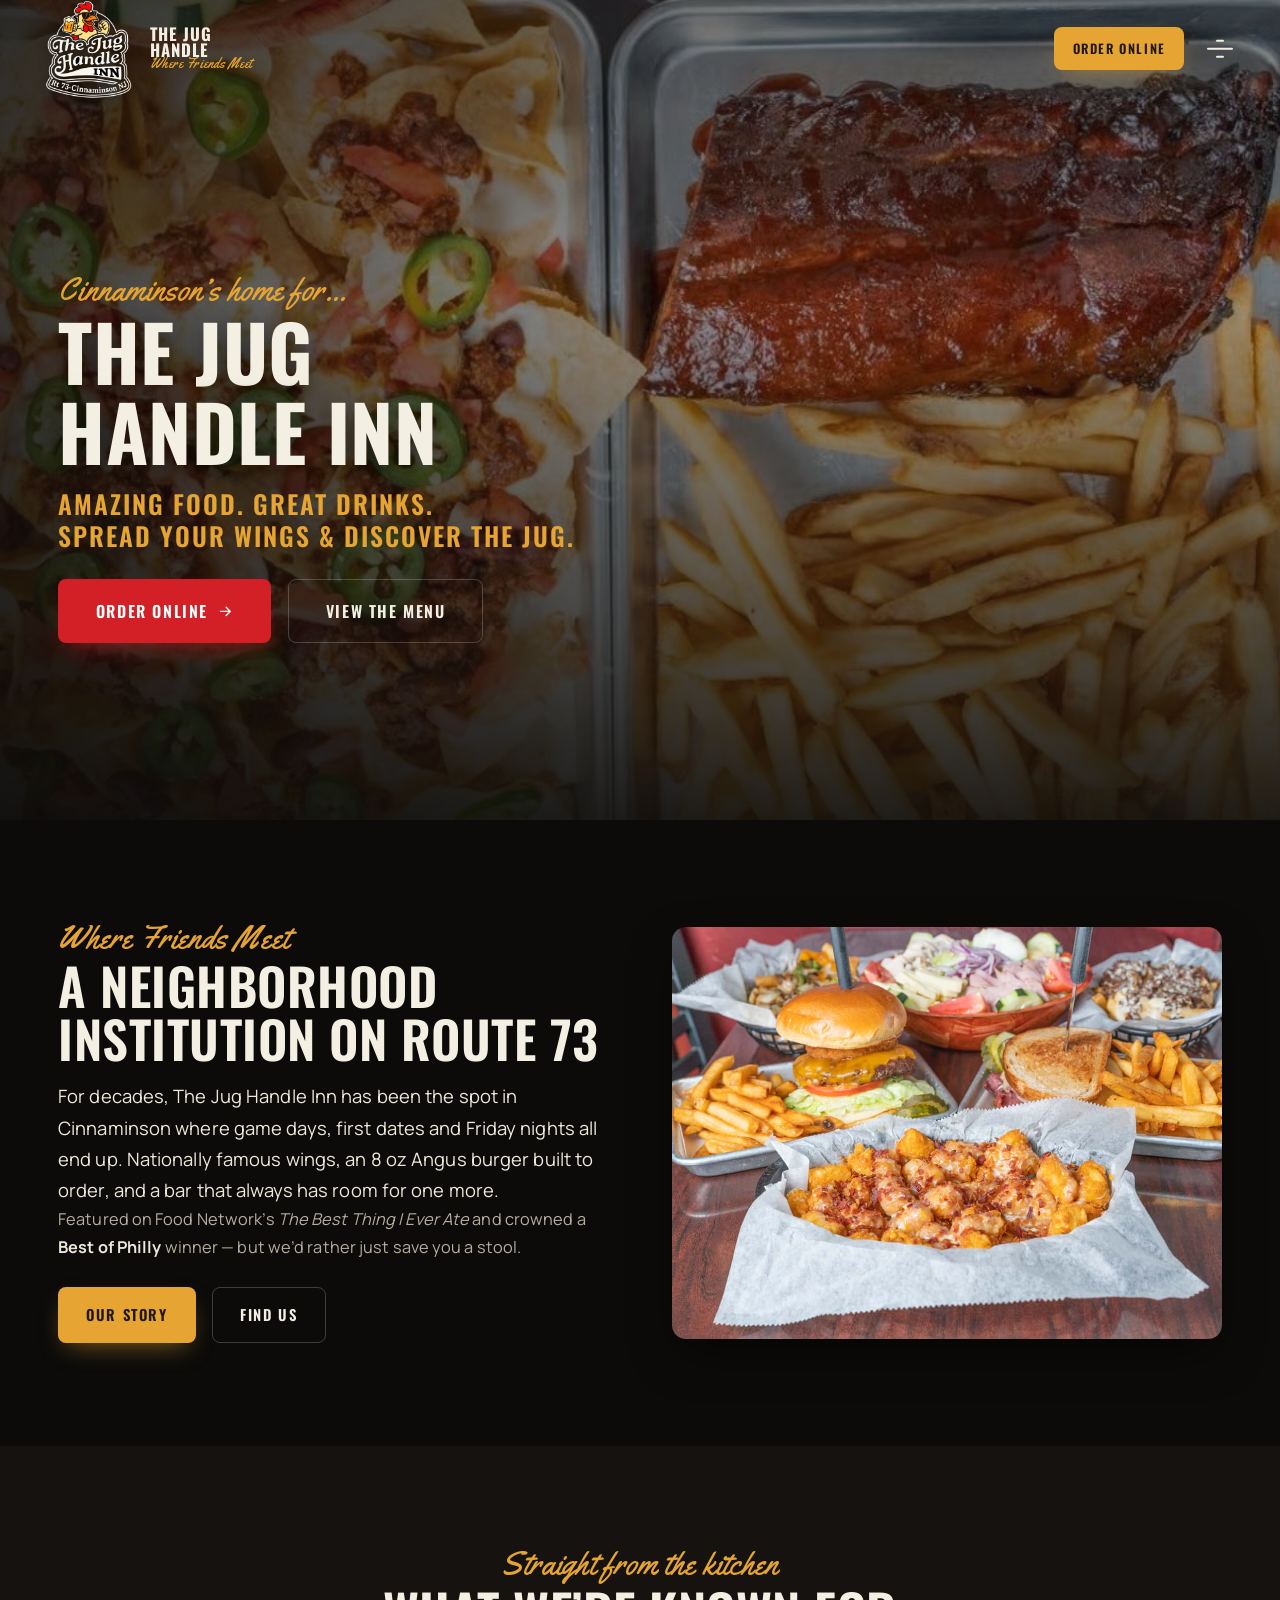
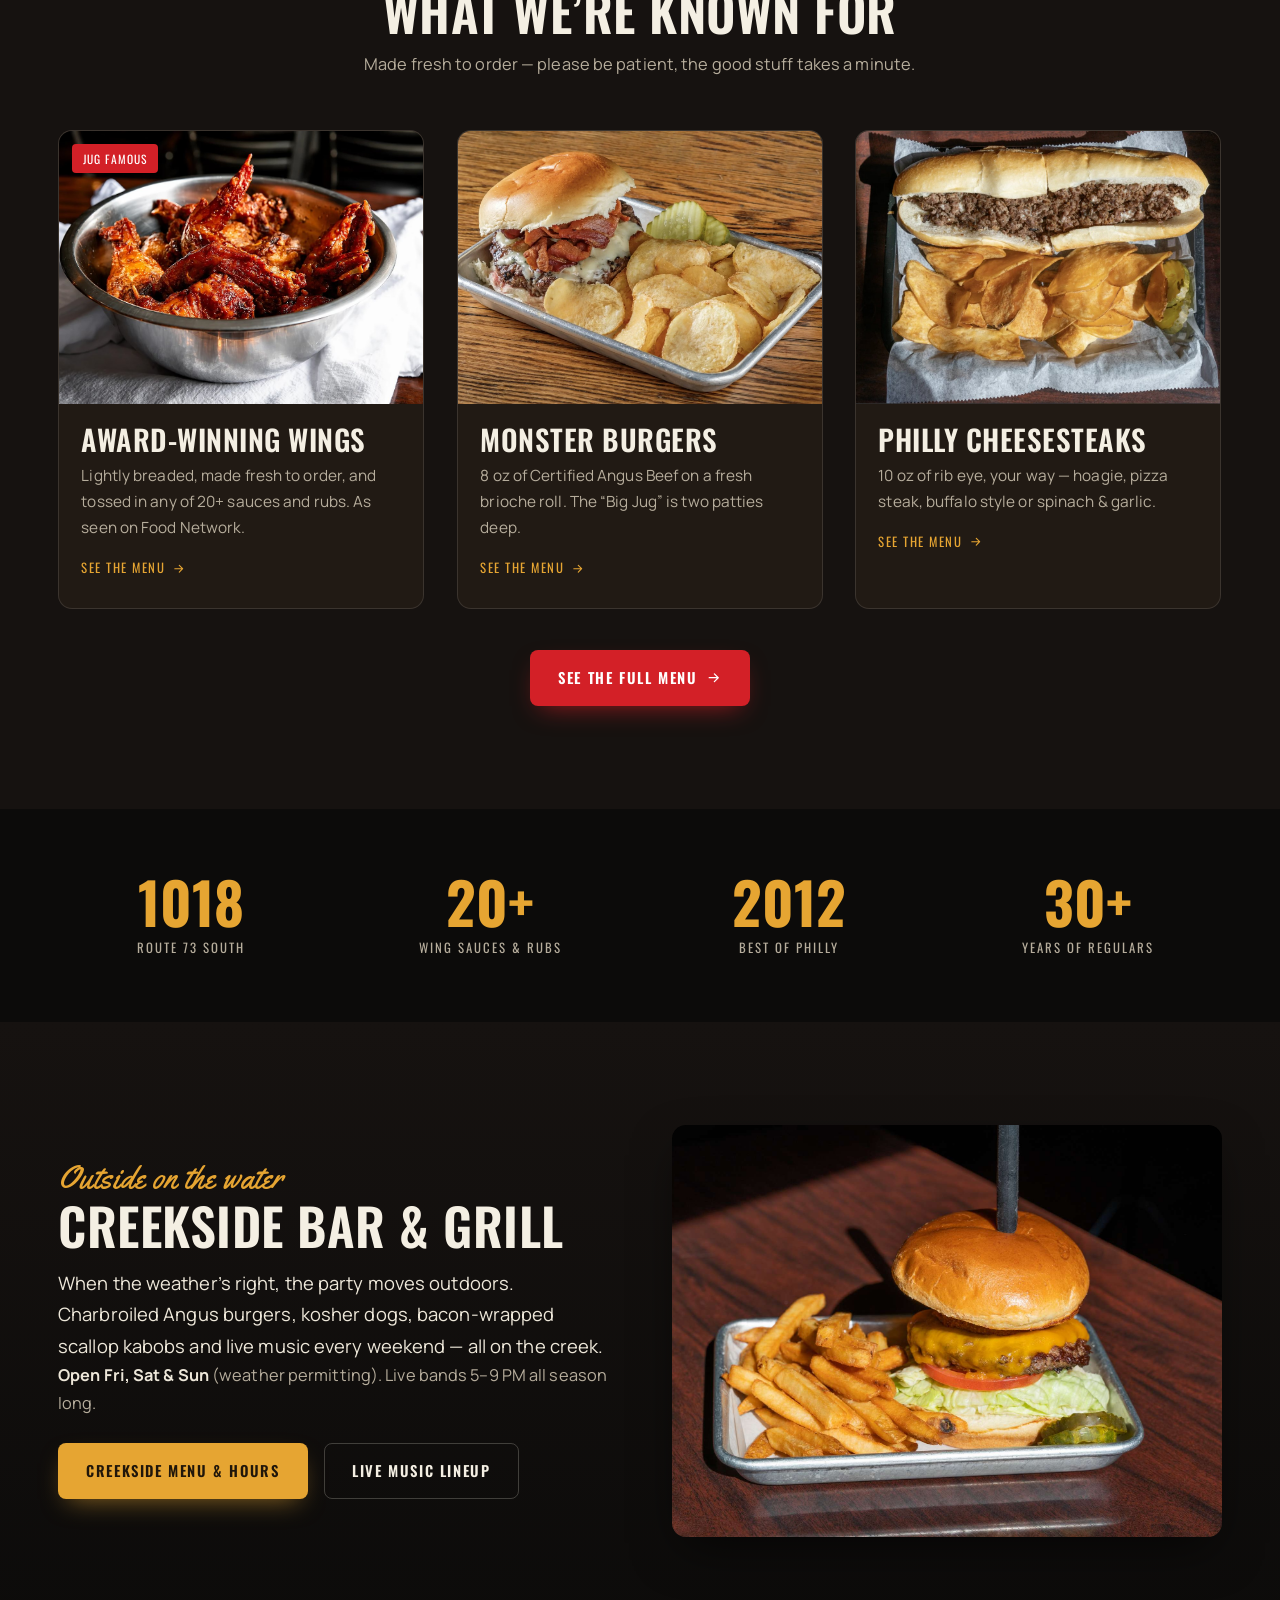
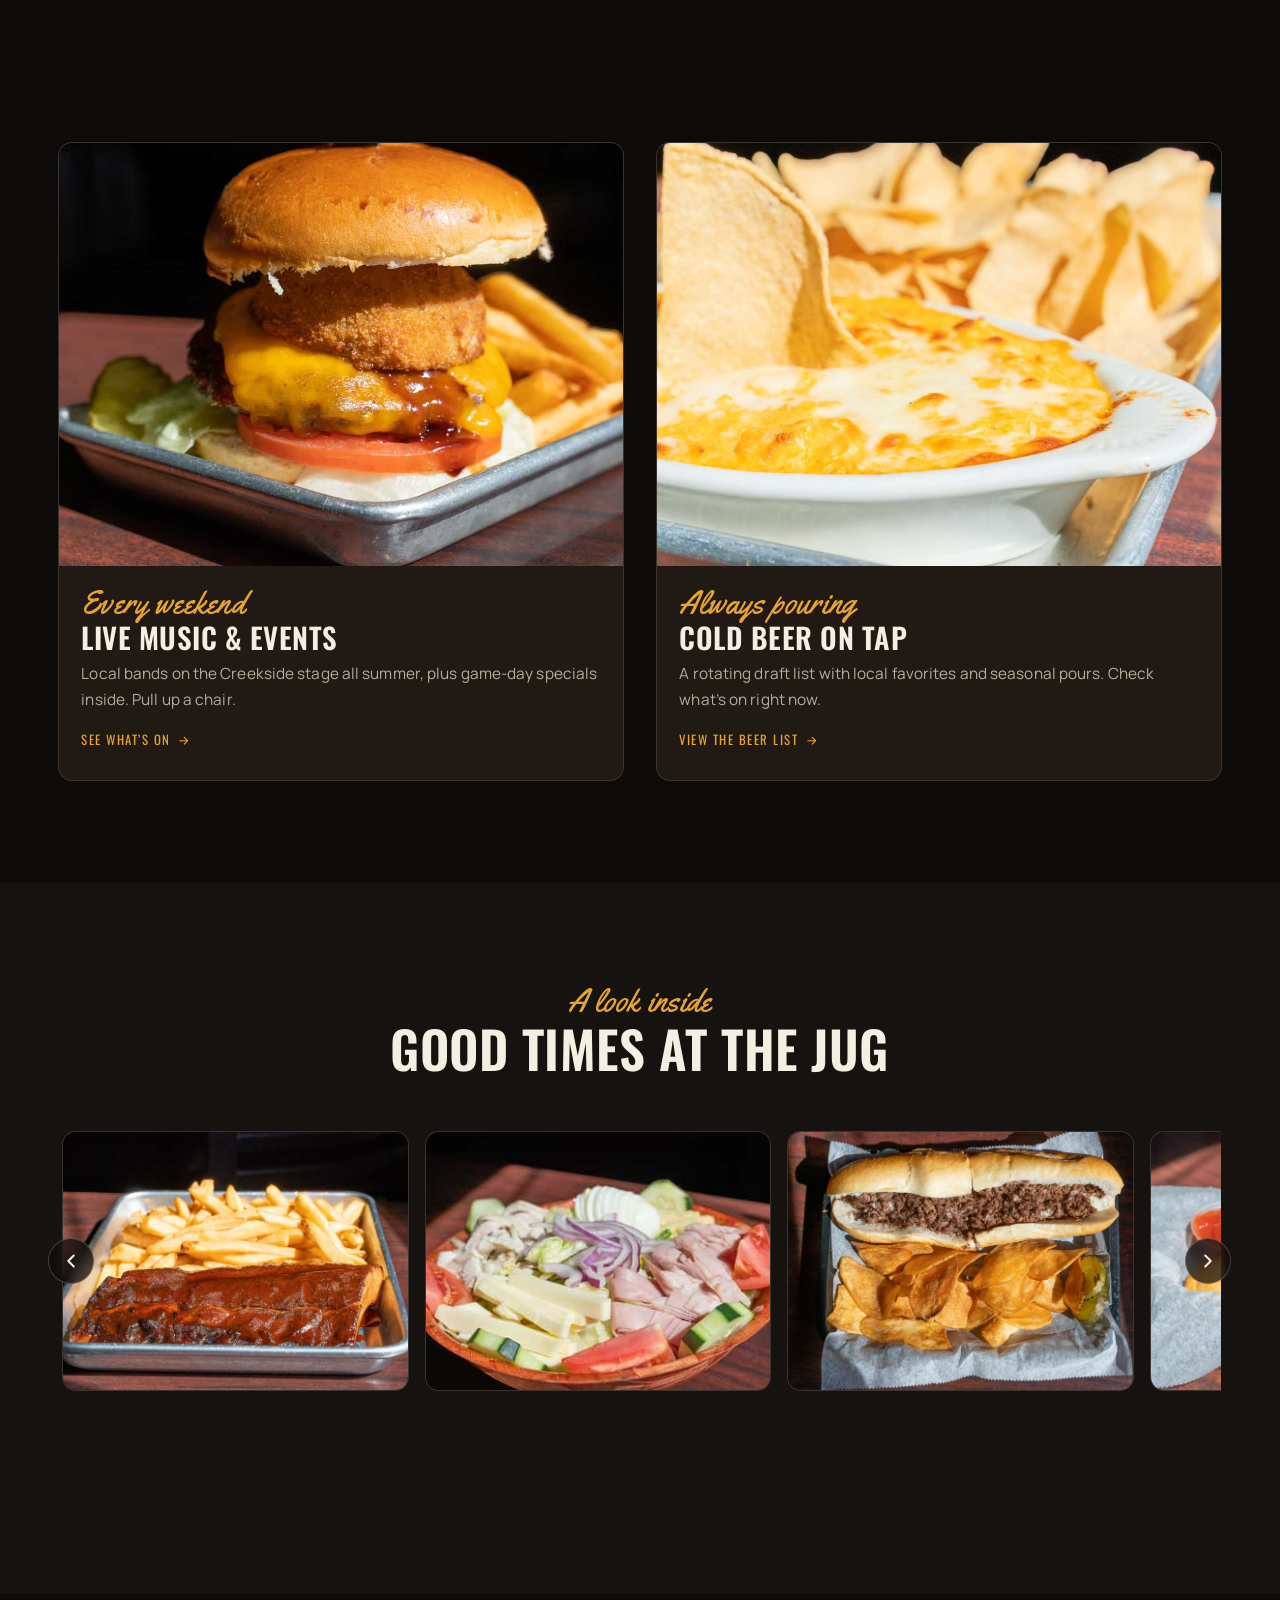
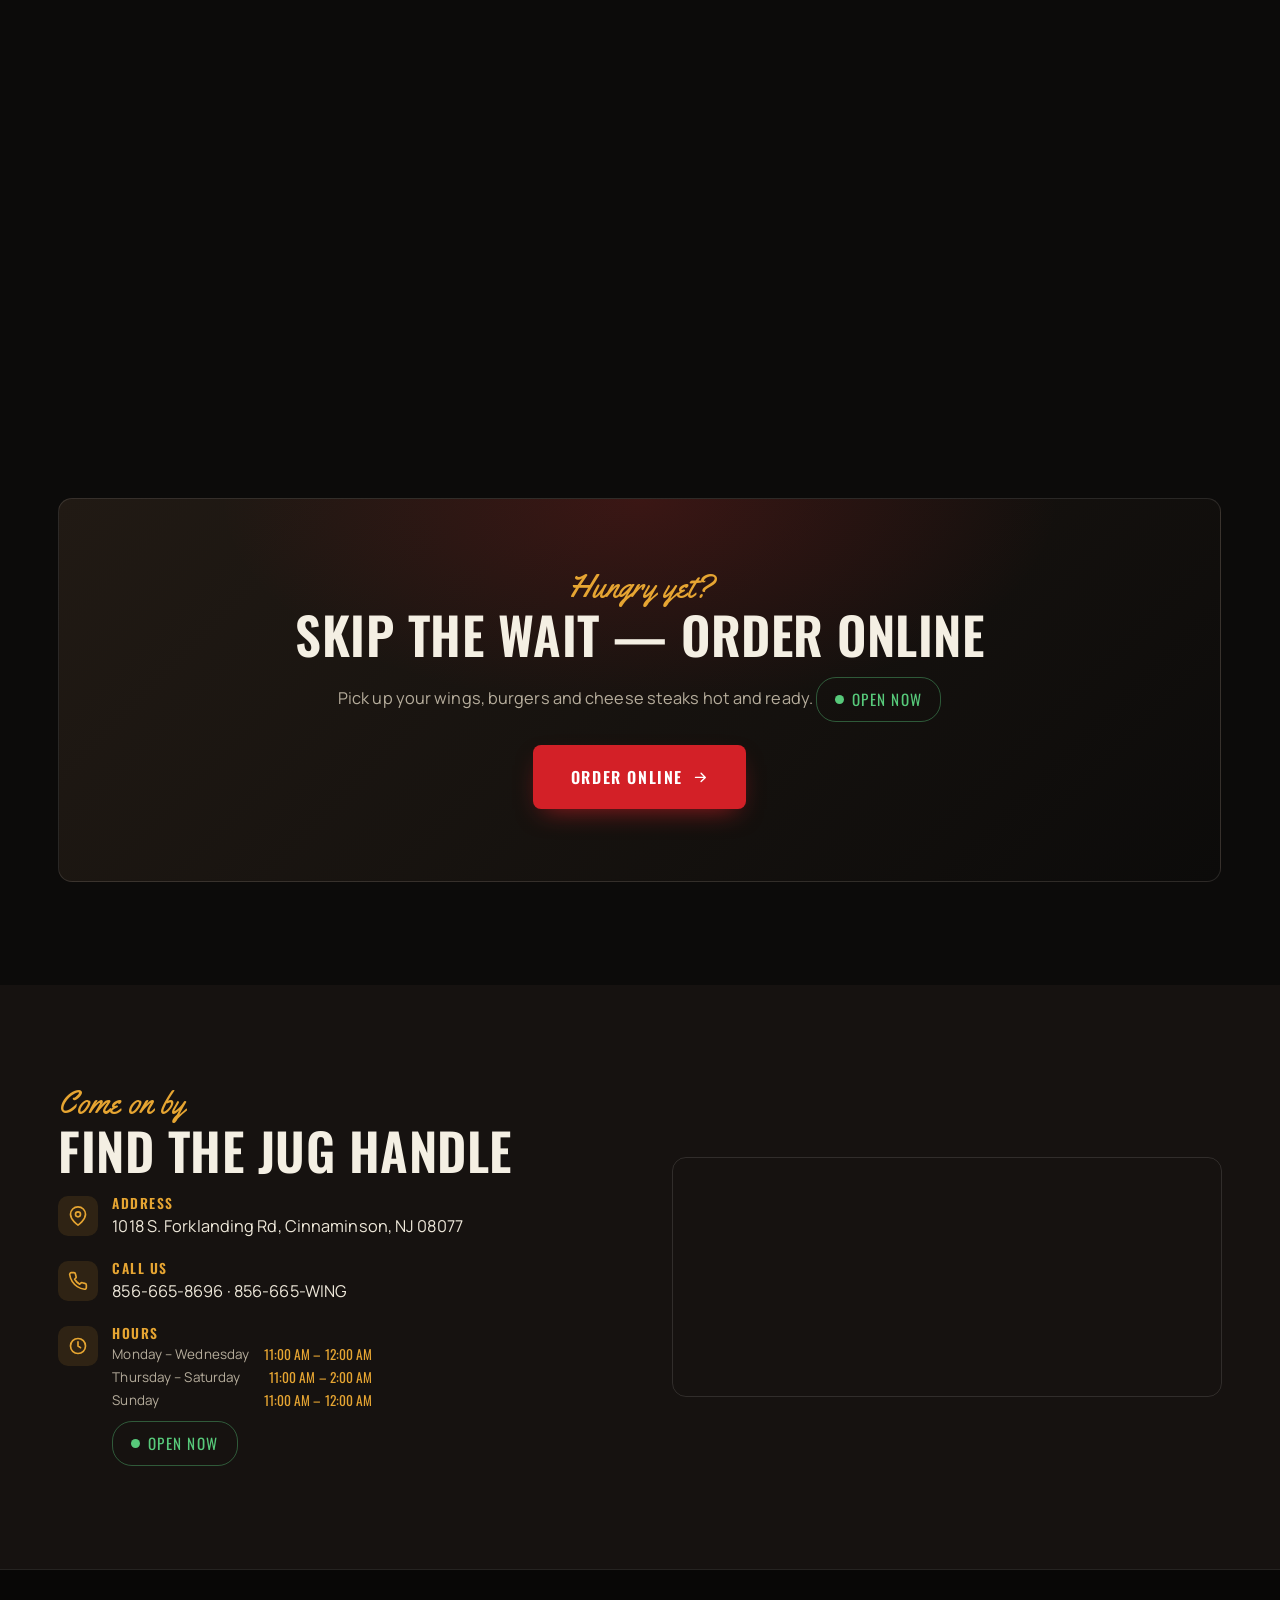
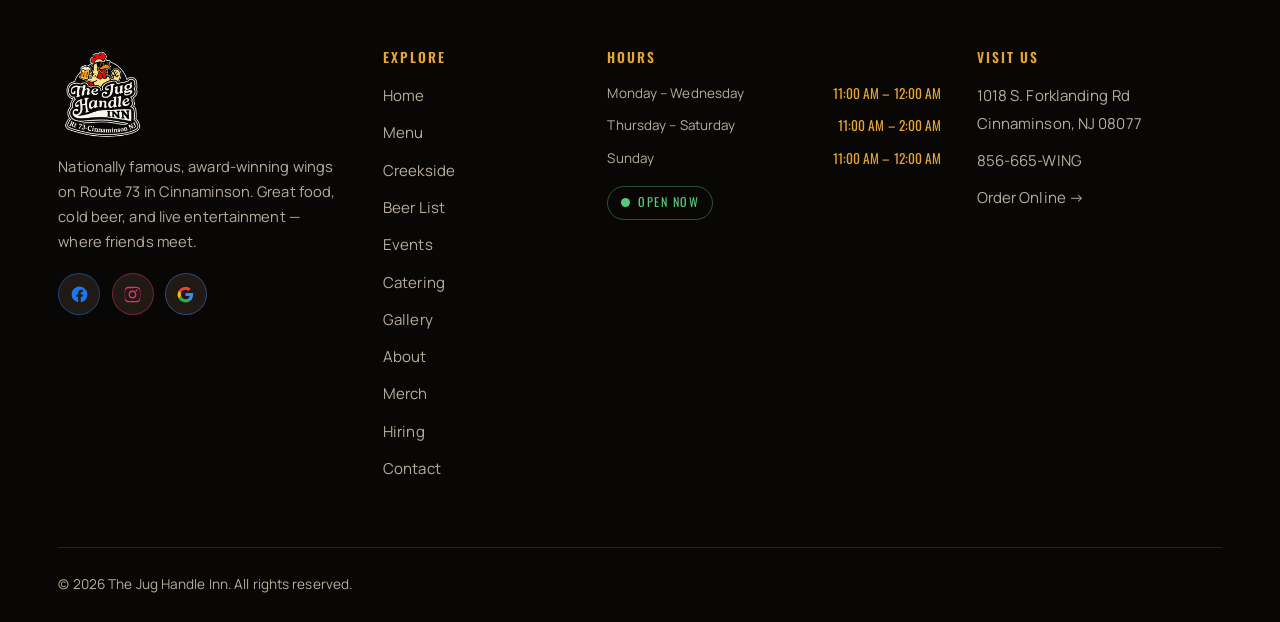
==== commit ab917a22: "Revert "Use 856-665-WING as the only phone number site-wide" This reverts commit d3a7ce0d84ca66d22a0" ====
--- a/index.html
+++ b/index.html
@@ -41,7 +41,7 @@
   "image":"https://digitaloneweb.github.io/theJugHandleInn/assets/images/logo/og-image.png",
   "@id":"https://digitaloneweb.github.io/theJugHandleInn",
   "url":"https://digitaloneweb.github.io/theJugHandleInn",
-  "telephone":"856-665-9464",
+  "telephone":"856-665-8696",
   "priceRange":"$$",
   "servesCuisine":["American","Bar & Grill","Wings","Burgers"],
   "address":{"@type":"PostalAddress","streetAddress":"1018 S. Forklanding Rd","addressLocality":"Cinnaminson","addressRegion":"NJ","postalCode":"08077","addressCountry":"US"},
@@ -252,7 +252,7 @@
         <h2>Find The Jug Handle</h2>
         <div class="info-block mt-1">
           <div class="info-row"><span class="info-ico"><svg viewBox="0 0 24 24" fill="none" stroke="currentColor" stroke-width="2" stroke-linecap="round" stroke-linejoin="round"><path d="M21 10c0 7-9 13-9 13s-9-6-9-13a9 9 0 0 1 18 0Z"/><circle cx="12" cy="10" r="3"/></svg></span><div><h4>ADDRESS</h4><a href="https://maps.app.goo.gl/6b174tuCh4UDP8sJ7" target="_blank" rel="noopener">1018 S. Forklanding Rd, Cinnaminson, NJ 08077</a></div></div>
-          <div class="info-row"><span class="info-ico"><svg viewBox="0 0 24 24" fill="none" stroke="currentColor" stroke-width="2" stroke-linecap="round" stroke-linejoin="round"><path d="M22 16.9v3a2 2 0 0 1-2.2 2 19.8 19.8 0 0 1-8.6-3.1 19.5 19.5 0 0 1-6-6A19.8 19.8 0 0 1 2 4.2 2 2 0 0 1 4 2h3a2 2 0 0 1 2 1.7c.1 1 .4 1.9.7 2.8a2 2 0 0 1-.5 2.1L8 9.9a16 16 0 0 0 6 6l1.3-1.3a2 2 0 0 1 2.1-.4c.9.3 1.8.6 2.8.7a2 2 0 0 1 1.8 2Z"/></svg></span><div><h4>CALL US</h4><a href="tel:+18566659464">856-665-WING</a></div></div>
+          <div class="info-row"><span class="info-ico"><svg viewBox="0 0 24 24" fill="none" stroke="currentColor" stroke-width="2" stroke-linecap="round" stroke-linejoin="round"><path d="M22 16.9v3a2 2 0 0 1-2.2 2 19.8 19.8 0 0 1-8.6-3.1 19.5 19.5 0 0 1-6-6A19.8 19.8 0 0 1 2 4.2 2 2 0 0 1 4 2h3a2 2 0 0 1 2 1.7c.1 1 .4 1.9.7 2.8a2 2 0 0 1-.5 2.1L8 9.9a16 16 0 0 0 6 6l1.3-1.3a2 2 0 0 1 2.1-.4c.9.3 1.8.6 2.8.7a2 2 0 0 1 1.8 2Z"/></svg></span><div><h4>CALL US</h4><a href="tel:+18566658696">856-665-8696</a> &middot; <a href="tel:+18566659464">856-665-WING</a></div></div>
           <div class="info-row"><span class="info-ico"><svg viewBox="0 0 24 24" fill="none" stroke="currentColor" stroke-width="2" stroke-linecap="round" stroke-linejoin="round"><circle cx="12" cy="12" r="9"/><path d="M12 7v5l3 2"/></svg></span><div><h4>HOURS</h4><ul class="footer-hours" style="max-width:340px;margin:.1rem 0 .6rem"><li><span>Monday &ndash; Wednesday</span><span>11:00 AM &ndash; 12:00 AM</span></li><li><span>Thursday &ndash; Saturday</span><span>11:00 AM &ndash; 2:00 AM</span></li><li><span>Sunday</span><span>11:00 AM &ndash; 12:00 AM</span></li></ul><span class="status status--lg" data-status><span class="status__dot"></span><span class="status__text">Checking…</span></span></div></div>
         </div>
       </div>
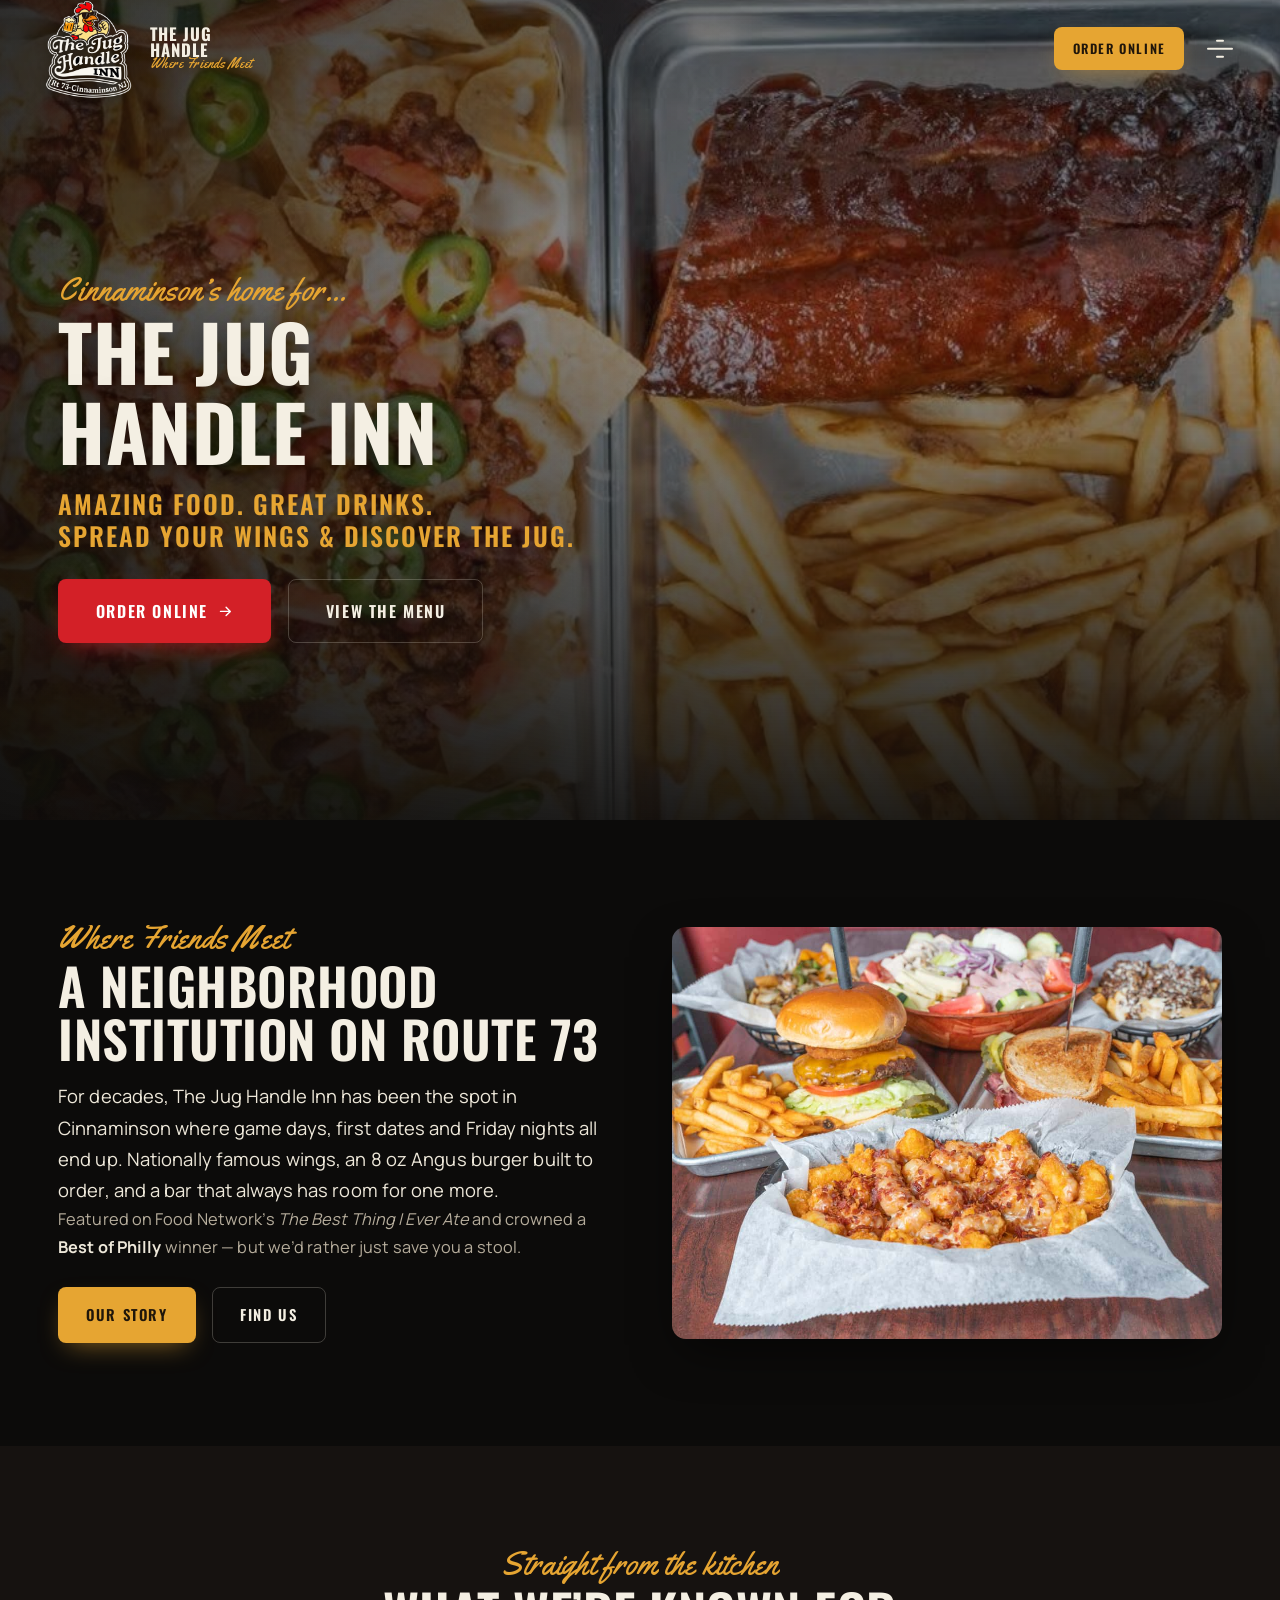
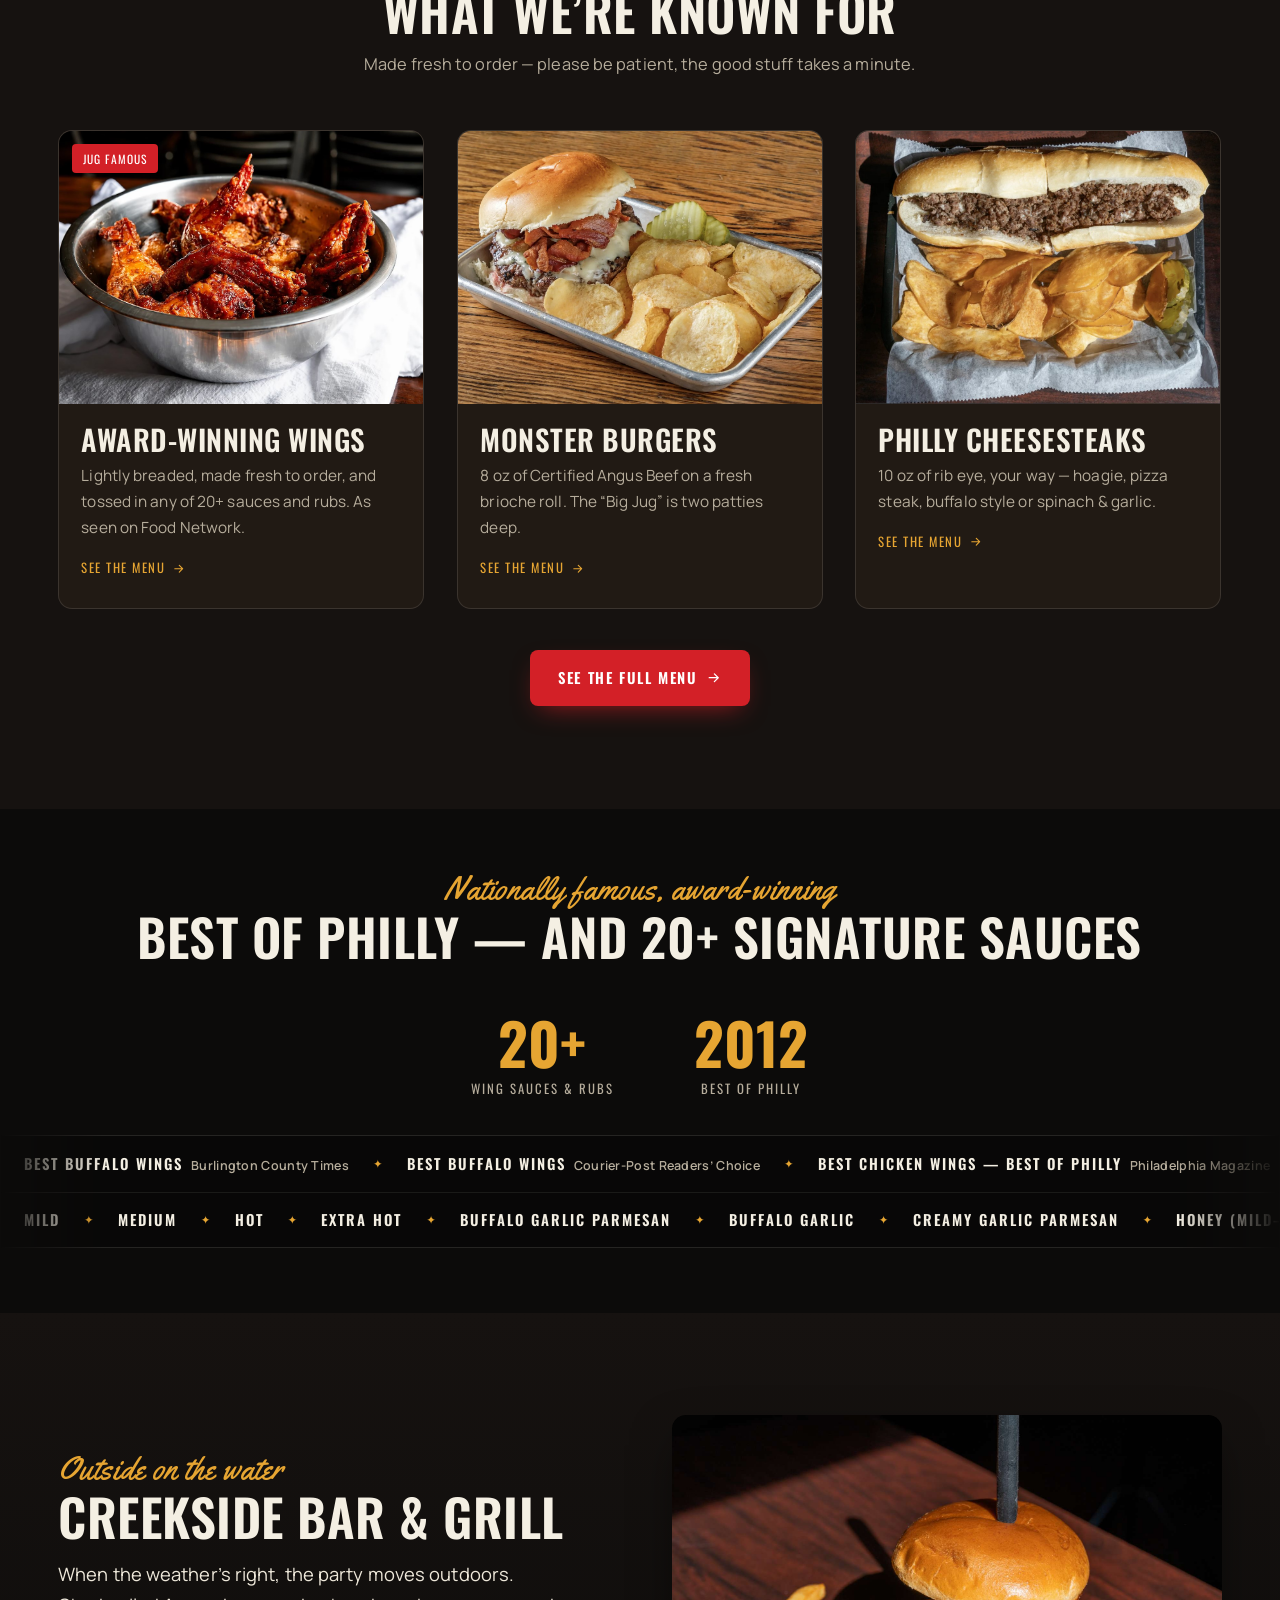
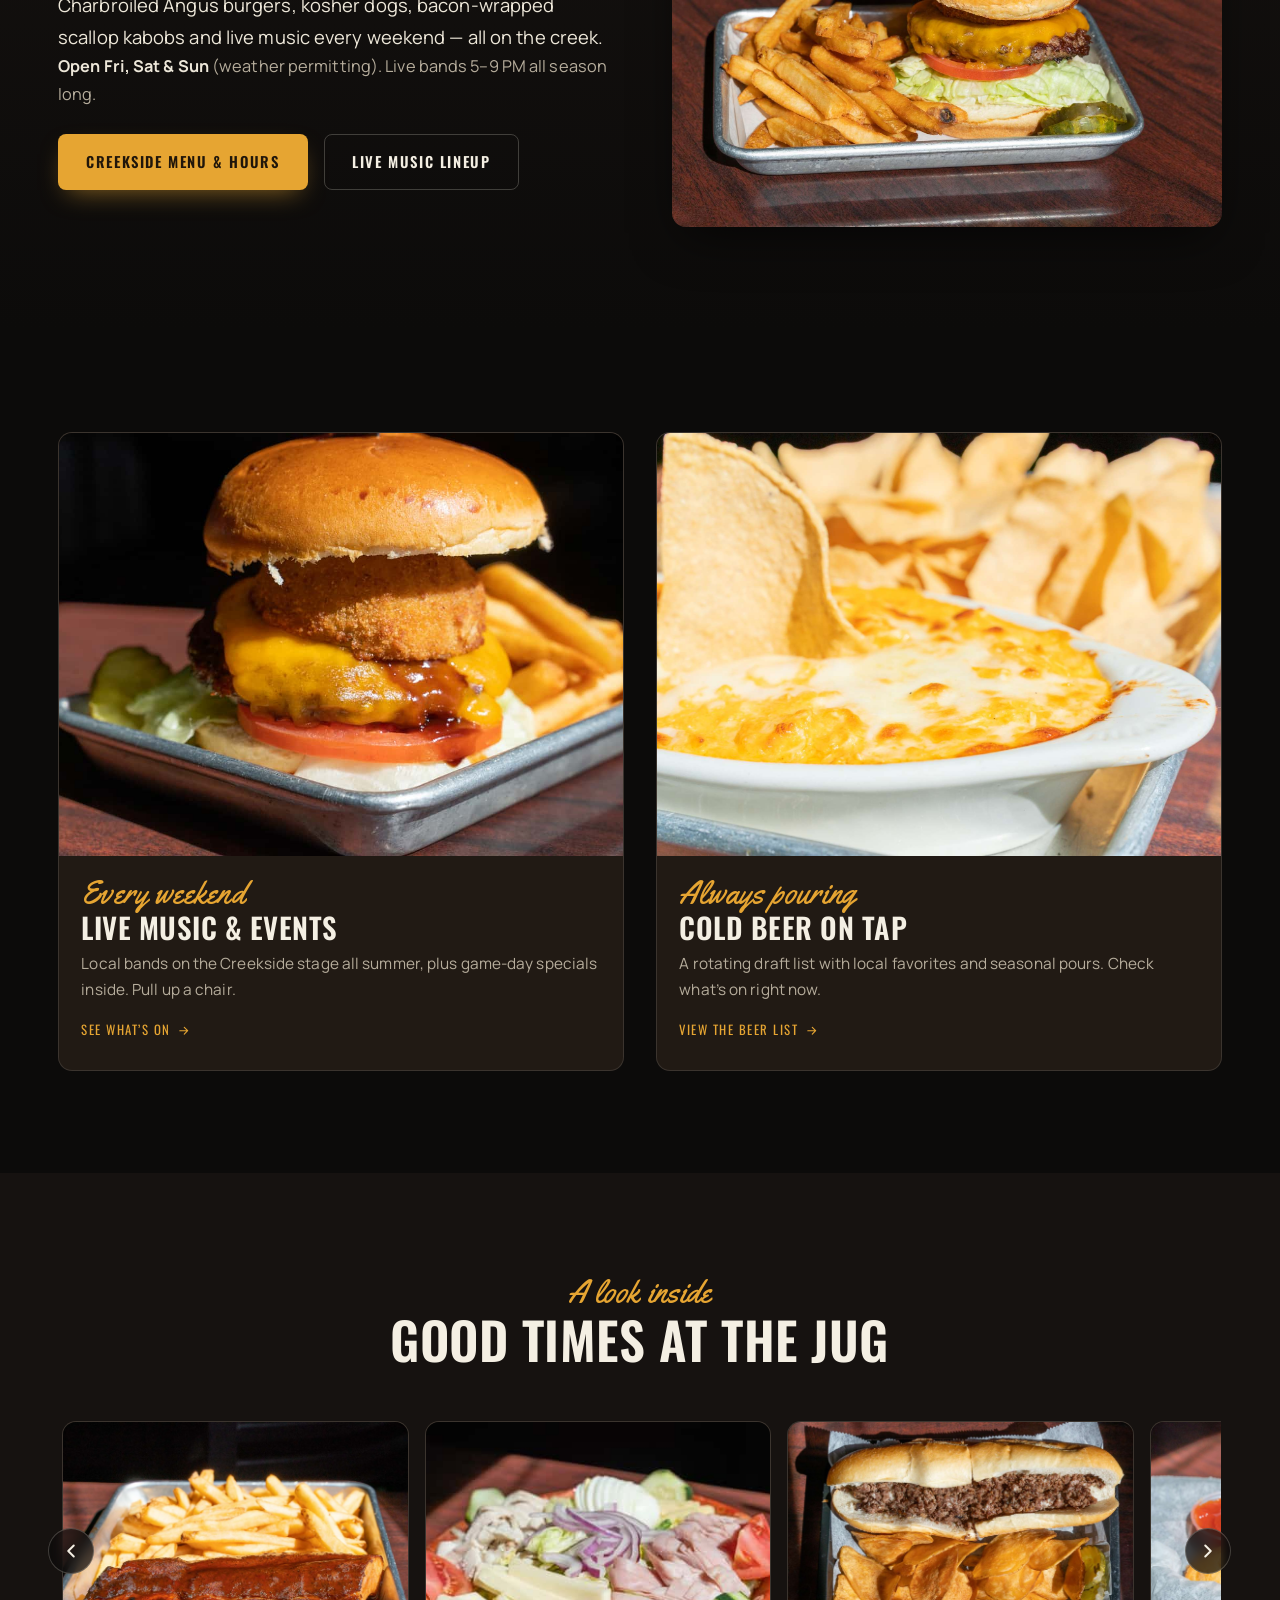
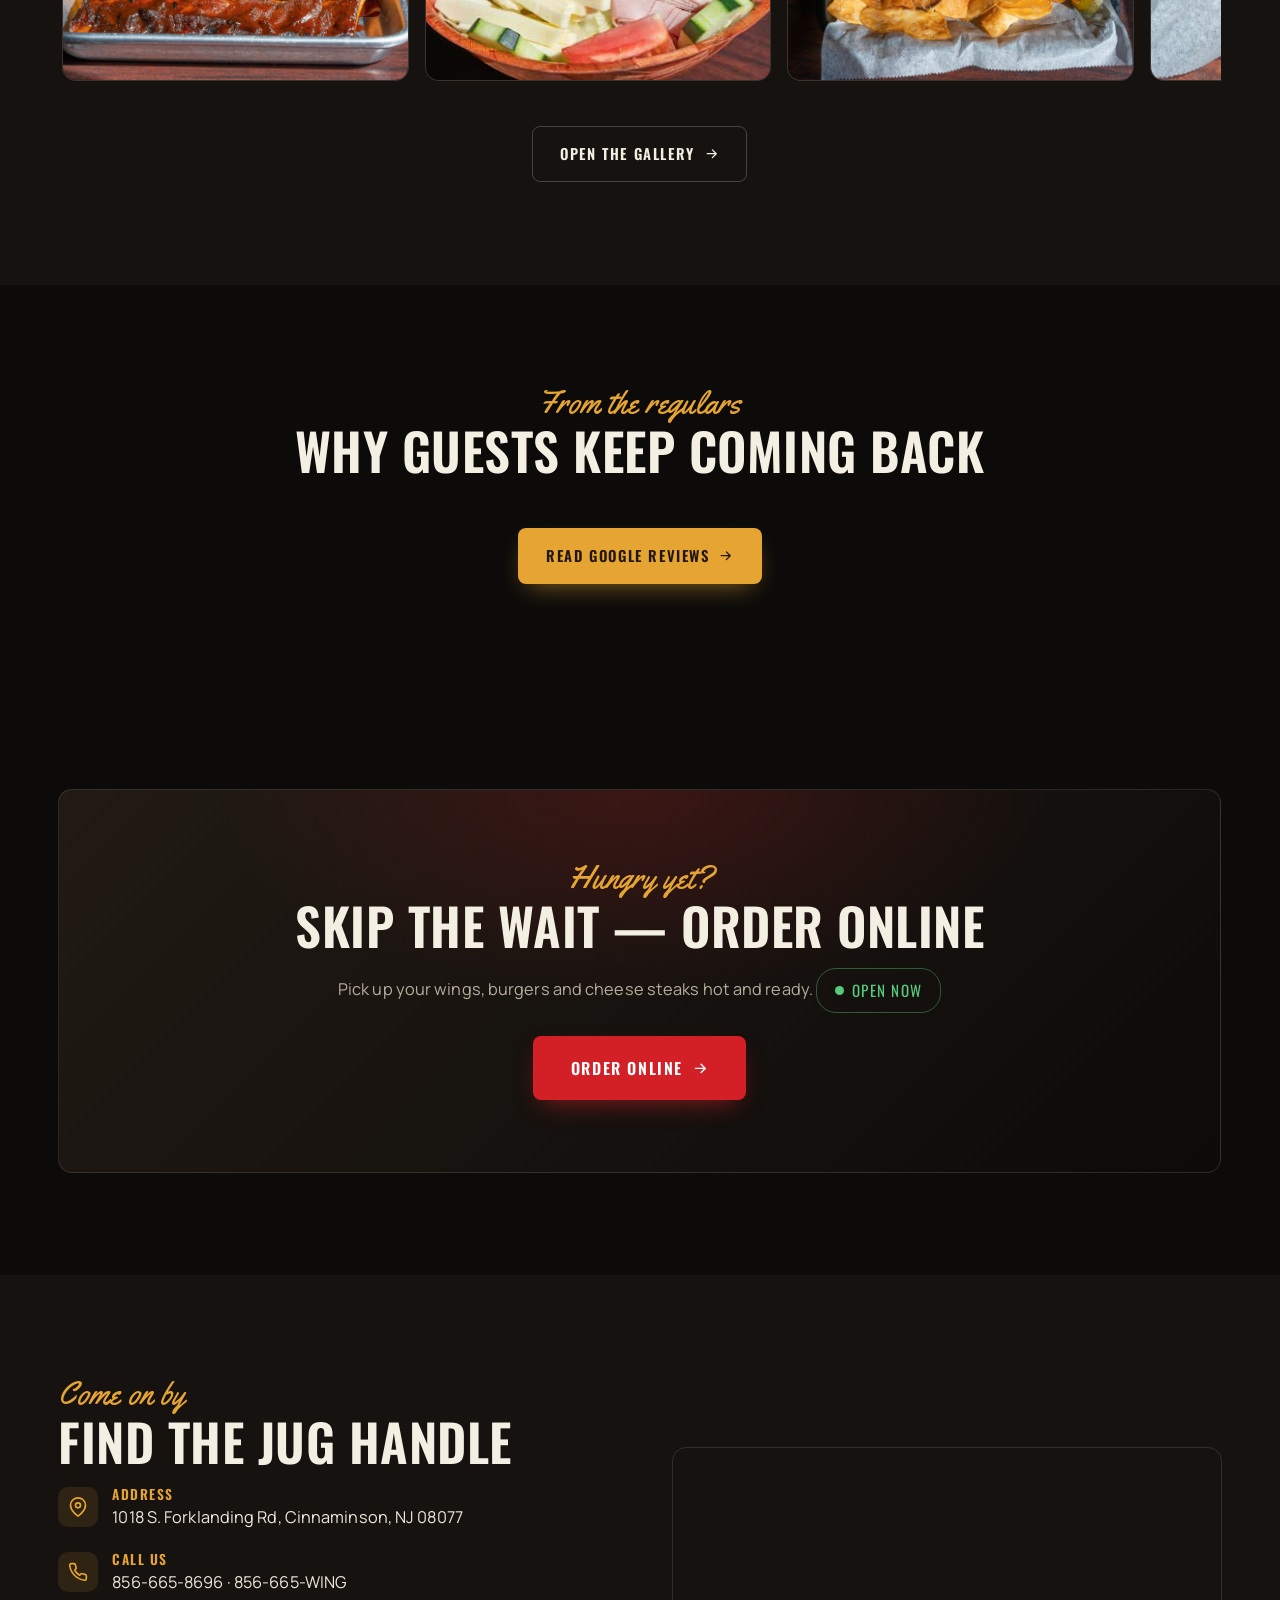
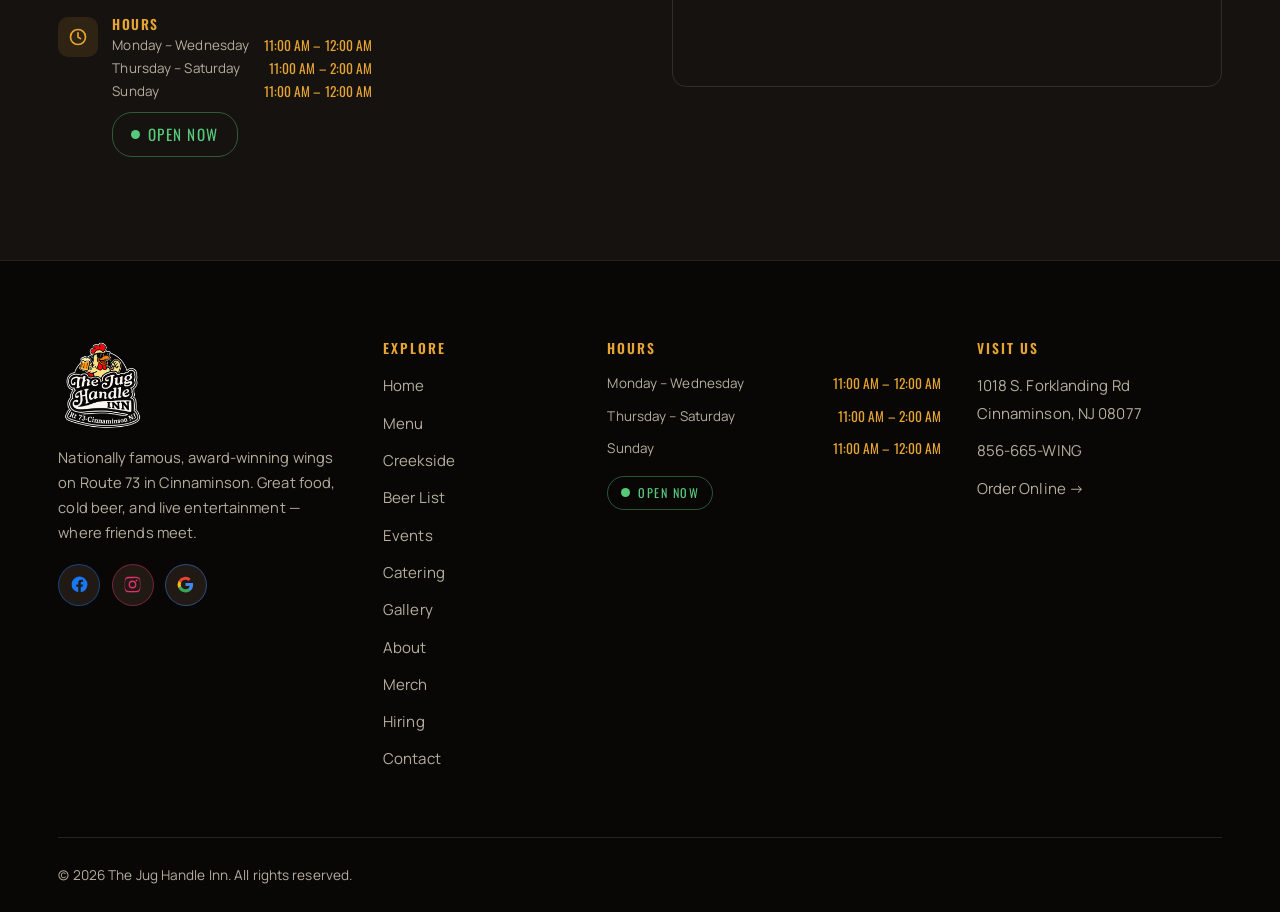
==== commit aaa33985: "Replace home stats with award + wing-sauce scrolling marquees Removed the '1018 Route 73 South' and " ====
--- a/index.html
+++ b/index.html
@@ -32,7 +32,7 @@
   <link rel="preconnect" href="https://fonts.gstatic.com" crossorigin>
   <link href="https://fonts.googleapis.com/css2?family=Oswald:wght@300;400;500;600;700&family=Manrope:wght@400;500;600;700;800&family=Yellowtail&display=swap" rel="stylesheet">
 
-  <link rel="stylesheet" href="assets/css/style.css?v=20260629f">
+  <link rel="stylesheet" href="assets/css/style.css?v=20260630a">
 
   <script type="application/ld+json">{
   "@context":"https://schema.org",
@@ -141,9 +141,24 @@
   </div>
 </section>
 
-<!-- ===== STATS ===== -->
-<section class="section--tight section">
-  <div class="container grid grid-4"><div class="stat" data-reveal data-reveal-delay="1"><div class="stat__num"><span data-count="1018" data-plain>1018</span></div><div class="stat__label">Route 73 South</div></div><div class="stat" data-reveal data-reveal-delay="2"><div class="stat__num"><span data-count="20">20</span>+</div><div class="stat__label">Wing Sauces & Rubs</div></div><div class="stat" data-reveal data-reveal-delay="3"><div class="stat__num"><span data-count="2012" data-plain>2012</span></div><div class="stat__label">Best of Philly</div></div><div class="stat" data-reveal data-reveal-delay="4"><div class="stat__num"><span data-count="30">30</span>+</div><div class="stat__label">Years of Regulars</div></div></div>
+<!-- ===== AWARDS + SAUCES (moving) ===== -->
+<section class="section section--tight" aria-label="Awards and wing sauces">
+  <div class="container">
+    <div class="section-head center" data-reveal>
+      <span class="eyebrow">Nationally famous, award-winning</span>
+      <h2>Best of Philly &mdash; and 20+ signature sauces</h2>
+    </div>
+    <div class="stat-strip" data-reveal>
+      <div class="stat stat--inline"><div class="stat__num"><span data-count="20">20</span>+</div><div class="stat__label">Wing Sauces &amp; Rubs</div></div>
+      <div class="stat stat--inline"><div class="stat__num"><span data-count="2012" data-plain>2012</span></div><div class="stat__label">Best of Philly</div></div>
+    </div>
+  </div>
+  <div class="marquee" data-reveal aria-label="Awards won by The Jug Handle Inn">
+    <div class="marquee__track"><span class="marquee__group"><span class="marquee__item">Best Buffalo Wings <span class="marquee__src">Burlington County Times</span></span><span class="marquee__sep" aria-hidden="true">&#10022;</span><span class="marquee__item">Best Buffalo Wings <span class="marquee__src">Courier-Post Readers&rsquo; Choice</span></span><span class="marquee__sep" aria-hidden="true">&#10022;</span><span class="marquee__item">Best Chicken Wings &mdash; Best of Philly <span class="marquee__src">Philadelphia Magazine</span></span><span class="marquee__sep" aria-hidden="true">&#10022;</span><span class="marquee__item">Reader&rsquo;s Choice Best Wings <span class="marquee__src">SJ Magazine</span></span><span class="marquee__sep" aria-hidden="true">&#10022;</span><span class="marquee__item">Best Happy Hour &amp; Wings <span class="marquee__src">Burlington County Times</span></span><span class="marquee__sep" aria-hidden="true">&#10022;</span><span class="marquee__item">Best Bar <span class="marquee__src">Burlington County Times</span></span><span class="marquee__sep" aria-hidden="true">&#10022;</span><span class="marquee__item">Best Bar <span class="marquee__src">Courier-Post Readers&rsquo; Choice</span></span><span class="marquee__sep" aria-hidden="true">&#10022;</span><span class="marquee__item">Best Happy Hour <span class="marquee__src">Burlington County Times</span></span><span class="marquee__sep" aria-hidden="true">&#10022;</span><span class="marquee__item">Best BBQ <span class="marquee__src">Burlington County Times</span></span><span class="marquee__sep" aria-hidden="true">&#10022;</span><span class="marquee__item">One of the Best Sports Bars <span class="marquee__src">Burlington County Times</span></span><span class="marquee__sep" aria-hidden="true">&#10022;</span><span class="marquee__item">Best Bartenders <span class="marquee__src">Courier-Post Readers&rsquo; Choice</span></span><span class="marquee__sep" aria-hidden="true">&#10022;</span><span class="marquee__item">Best Nachos <span class="marquee__src">South Jersey Best of the Best</span></span><span class="marquee__sep" aria-hidden="true">&#10022;</span><span class="marquee__item">Best Tater Tots <span class="marquee__src">South Jersey Magazine Best of the Best</span></span><span class="marquee__sep" aria-hidden="true">&#10022;</span></span><span class="marquee__group" aria-hidden="true"><span class="marquee__item">Best Buffalo Wings <span class="marquee__src">Burlington County Times</span></span><span class="marquee__sep" aria-hidden="true">&#10022;</span><span class="marquee__item">Best Buffalo Wings <span class="marquee__src">Courier-Post Readers&rsquo; Choice</span></span><span class="marquee__sep" aria-hidden="true">&#10022;</span><span class="marquee__item">Best Chicken Wings &mdash; Best of Philly <span class="marquee__src">Philadelphia Magazine</span></span><span class="marquee__sep" aria-hidden="true">&#10022;</span><span class="marquee__item">Reader&rsquo;s Choice Best Wings <span class="marquee__src">SJ Magazine</span></span><span class="marquee__sep" aria-hidden="true">&#10022;</span><span class="marquee__item">Best Happy Hour &amp; Wings <span class="marquee__src">Burlington County Times</span></span><span class="marquee__sep" aria-hidden="true">&#10022;</span><span class="marquee__item">Best Bar <span class="marquee__src">Burlington County Times</span></span><span class="marquee__sep" aria-hidden="true">&#10022;</span><span class="marquee__item">Best Bar <span class="marquee__src">Courier-Post Readers&rsquo; Choice</span></span><span class="marquee__sep" aria-hidden="true">&#10022;</span><span class="marquee__item">Best Happy Hour <span class="marquee__src">Burlington County Times</span></span><span class="marquee__sep" aria-hidden="true">&#10022;</span><span class="marquee__item">Best BBQ <span class="marquee__src">Burlington County Times</span></span><span class="marquee__sep" aria-hidden="true">&#10022;</span><span class="marquee__item">One of the Best Sports Bars <span class="marquee__src">Burlington County Times</span></span><span class="marquee__sep" aria-hidden="true">&#10022;</span><span class="marquee__item">Best Bartenders <span class="marquee__src">Courier-Post Readers&rsquo; Choice</span></span><span class="marquee__sep" aria-hidden="true">&#10022;</span><span class="marquee__item">Best Nachos <span class="marquee__src">South Jersey Best of the Best</span></span><span class="marquee__sep" aria-hidden="true">&#10022;</span><span class="marquee__item">Best Tater Tots <span class="marquee__src">South Jersey Magazine Best of the Best</span></span><span class="marquee__sep" aria-hidden="true">&#10022;</span></span></div>
+  </div>
+  <div class="marquee marquee--reverse" data-reveal aria-label="Wing sauces and rubs">
+    <div class="marquee__track"><span class="marquee__group"><span class="marquee__item">Mild</span><span class="marquee__sep" aria-hidden="true">&#10022;</span><span class="marquee__item">Medium</span><span class="marquee__sep" aria-hidden="true">&#10022;</span><span class="marquee__item">Hot</span><span class="marquee__sep" aria-hidden="true">&#10022;</span><span class="marquee__item">Extra Hot</span><span class="marquee__sep" aria-hidden="true">&#10022;</span><span class="marquee__item">Buffalo Garlic Parmesan</span><span class="marquee__sep" aria-hidden="true">&#10022;</span><span class="marquee__item">Buffalo Garlic</span><span class="marquee__sep" aria-hidden="true">&#10022;</span><span class="marquee__item">Creamy Garlic Parmesan</span><span class="marquee__sep" aria-hidden="true">&#10022;</span><span class="marquee__item">Honey (Mild&ndash;Hot)</span><span class="marquee__sep" aria-hidden="true">&#10022;</span><span class="marquee__item">Sriracha Honey</span><span class="marquee__sep" aria-hidden="true">&#10022;</span><span class="marquee__item">BBQ</span><span class="marquee__sep" aria-hidden="true">&#10022;</span><span class="marquee__item">Honey BBQ</span><span class="marquee__sep" aria-hidden="true">&#10022;</span><span class="marquee__item">Rum BBQ</span><span class="marquee__sep" aria-hidden="true">&#10022;</span><span class="marquee__item">Teriyaki</span><span class="marquee__sep" aria-hidden="true">&#10022;</span><span class="marquee__item">Hot Asian Chili</span><span class="marquee__sep" aria-hidden="true">&#10022;</span><span class="marquee__item">Tony Bruno</span><span class="marquee__sep" aria-hidden="true">&#10022;</span><span class="marquee__item">Mango Habanero</span><span class="marquee__sep" aria-hidden="true">&#10022;</span><span class="marquee__item">Carolina Buffalo BBQ</span><span class="marquee__sep" aria-hidden="true">&#10022;</span><span class="marquee__item">Tony&rsquo;s Flavor of the Month</span><span class="marquee__sep" aria-hidden="true">&#10022;</span><span class="marquee__item">Cajun Rub</span><span class="marquee__sep" aria-hidden="true">&#10022;</span><span class="marquee__item">Jerk Rub</span><span class="marquee__sep" aria-hidden="true">&#10022;</span><span class="marquee__item">Blackened Rub</span><span class="marquee__sep" aria-hidden="true">&#10022;</span><span class="marquee__item">Old Bay</span><span class="marquee__sep" aria-hidden="true">&#10022;</span><span class="marquee__item">Bald Eagle (Habanero!)</span><span class="marquee__sep" aria-hidden="true">&#10022;</span></span><span class="marquee__group" aria-hidden="true"><span class="marquee__item">Mild</span><span class="marquee__sep" aria-hidden="true">&#10022;</span><span class="marquee__item">Medium</span><span class="marquee__sep" aria-hidden="true">&#10022;</span><span class="marquee__item">Hot</span><span class="marquee__sep" aria-hidden="true">&#10022;</span><span class="marquee__item">Extra Hot</span><span class="marquee__sep" aria-hidden="true">&#10022;</span><span class="marquee__item">Buffalo Garlic Parmesan</span><span class="marquee__sep" aria-hidden="true">&#10022;</span><span class="marquee__item">Buffalo Garlic</span><span class="marquee__sep" aria-hidden="true">&#10022;</span><span class="marquee__item">Creamy Garlic Parmesan</span><span class="marquee__sep" aria-hidden="true">&#10022;</span><span class="marquee__item">Honey (Mild&ndash;Hot)</span><span class="marquee__sep" aria-hidden="true">&#10022;</span><span class="marquee__item">Sriracha Honey</span><span class="marquee__sep" aria-hidden="true">&#10022;</span><span class="marquee__item">BBQ</span><span class="marquee__sep" aria-hidden="true">&#10022;</span><span class="marquee__item">Honey BBQ</span><span class="marquee__sep" aria-hidden="true">&#10022;</span><span class="marquee__item">Rum BBQ</span><span class="marquee__sep" aria-hidden="true">&#10022;</span><span class="marquee__item">Teriyaki</span><span class="marquee__sep" aria-hidden="true">&#10022;</span><span class="marquee__item">Hot Asian Chili</span><span class="marquee__sep" aria-hidden="true">&#10022;</span><span class="marquee__item">Tony Bruno</span><span class="marquee__sep" aria-hidden="true">&#10022;</span><span class="marquee__item">Mango Habanero</span><span class="marquee__sep" aria-hidden="true">&#10022;</span><span class="marquee__item">Carolina Buffalo BBQ</span><span class="marquee__sep" aria-hidden="true">&#10022;</span><span class="marquee__item">Tony&rsquo;s Flavor of the Month</span><span class="marquee__sep" aria-hidden="true">&#10022;</span><span class="marquee__item">Cajun Rub</span><span class="marquee__sep" aria-hidden="true">&#10022;</span><span class="marquee__item">Jerk Rub</span><span class="marquee__sep" aria-hidden="true">&#10022;</span><span class="marquee__item">Blackened Rub</span><span class="marquee__sep" aria-hidden="true">&#10022;</span><span class="marquee__item">Old Bay</span><span class="marquee__sep" aria-hidden="true">&#10022;</span><span class="marquee__item">Bald Eagle (Habanero!)</span><span class="marquee__sep" aria-hidden="true">&#10022;</span></span></div>
+  </div>
 </section>
 
 <!-- ===== CREEKSIDE PROMO ===== -->
@@ -321,6 +336,6 @@
 </footer>
 
 <button class="to-top" aria-label="Back to top"><svg viewBox="0 0 24 24" fill="none" stroke="currentColor" stroke-width="2.4" stroke-linecap="round" stroke-linejoin="round"><path d="M12 19V5M6 11l6-6 6 6"/></svg></button>
-<script src="assets/js/main.js?v=20260629f"></script>
+<script src="assets/js/main.js?v=20260630a"></script>
 </body>
 </html>
--- a/assets/css/style.css
+++ b/assets/css/style.css
@@ -531,6 +531,37 @@
   font-family: var(--font-display);
   text-transform: uppercase; letter-spacing: 2px;
   font-size: .8rem; color: var(--text-soft); margin-top: .4rem;
+}
+
+/* Inline stat pair above the marquees */
+.stat-strip { display: flex; justify-content: center; flex-wrap: wrap; gap: clamp(2rem, 8vw, 5rem); margin-top: 1.6rem; }
+
+/* Scrolling marquee / ticker */
+.marquee {
+  overflow: hidden; position: relative; margin-top: 2.2rem;
+  padding: .95rem 0;
+  border-top: 1px solid var(--border); border-bottom: 1px solid var(--border);
+  background: rgba(0,0,0,.28);
+  -webkit-mask-image: linear-gradient(90deg, transparent, #000 8%, #000 92%, transparent);
+          mask-image: linear-gradient(90deg, transparent, #000 8%, #000 92%, transparent);
+}
+.marquee + .marquee { margin-top: 0; border-top: none; }
+.marquee__track { display: flex; width: max-content; animation: marquee 50s linear infinite; }
+.marquee--reverse .marquee__track { animation-direction: reverse; animation-duration: 68s; }
+.marquee:hover .marquee__track { animation-play-state: paused; }
+.marquee__group { display: flex; align-items: center; flex: 0 0 auto; }
+.marquee__item {
+  display: inline-flex; align-items: baseline; gap: .5rem; padding: 0 1.5rem;
+  font-family: var(--font-display); font-weight: 600; letter-spacing: 2px;
+  text-transform: uppercase; font-size: .92rem; color: var(--light); white-space: nowrap;
+}
+.marquee__src { font-family: var(--font-body); font-weight: 600; letter-spacing: .3px; text-transform: none; font-size: .78rem; color: var(--text-soft); }
+.marquee__sep { color: var(--secondary); font-size: .72rem; }
+@keyframes marquee { from { transform: translateX(0); } to { transform: translateX(-50%); } }
+@media (prefers-reduced-motion: reduce) {
+  .marquee__track { animation: none; flex-wrap: wrap; width: auto; justify-content: center; }
+  .marquee__group { flex-wrap: wrap; justify-content: center; }
+  .marquee__group[aria-hidden="true"] { display: none; }
 }
 
 /* testimonial */
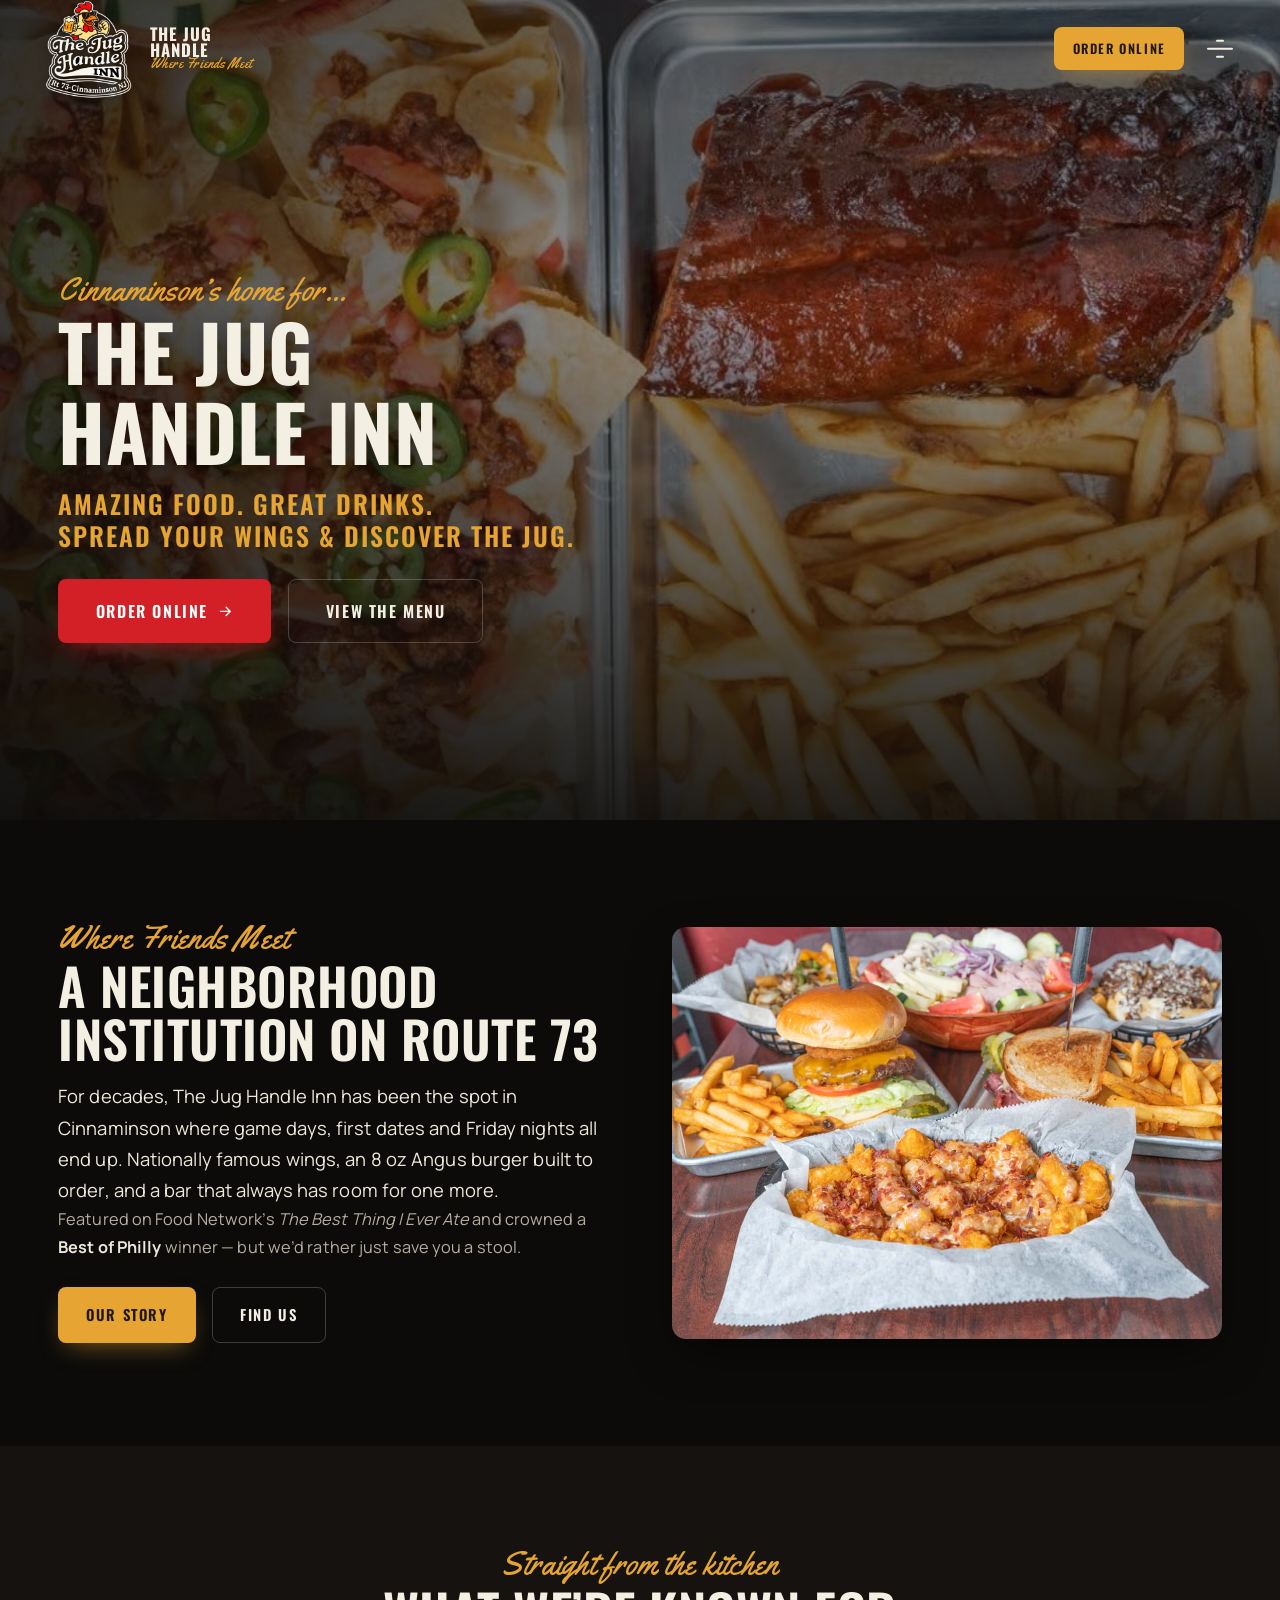
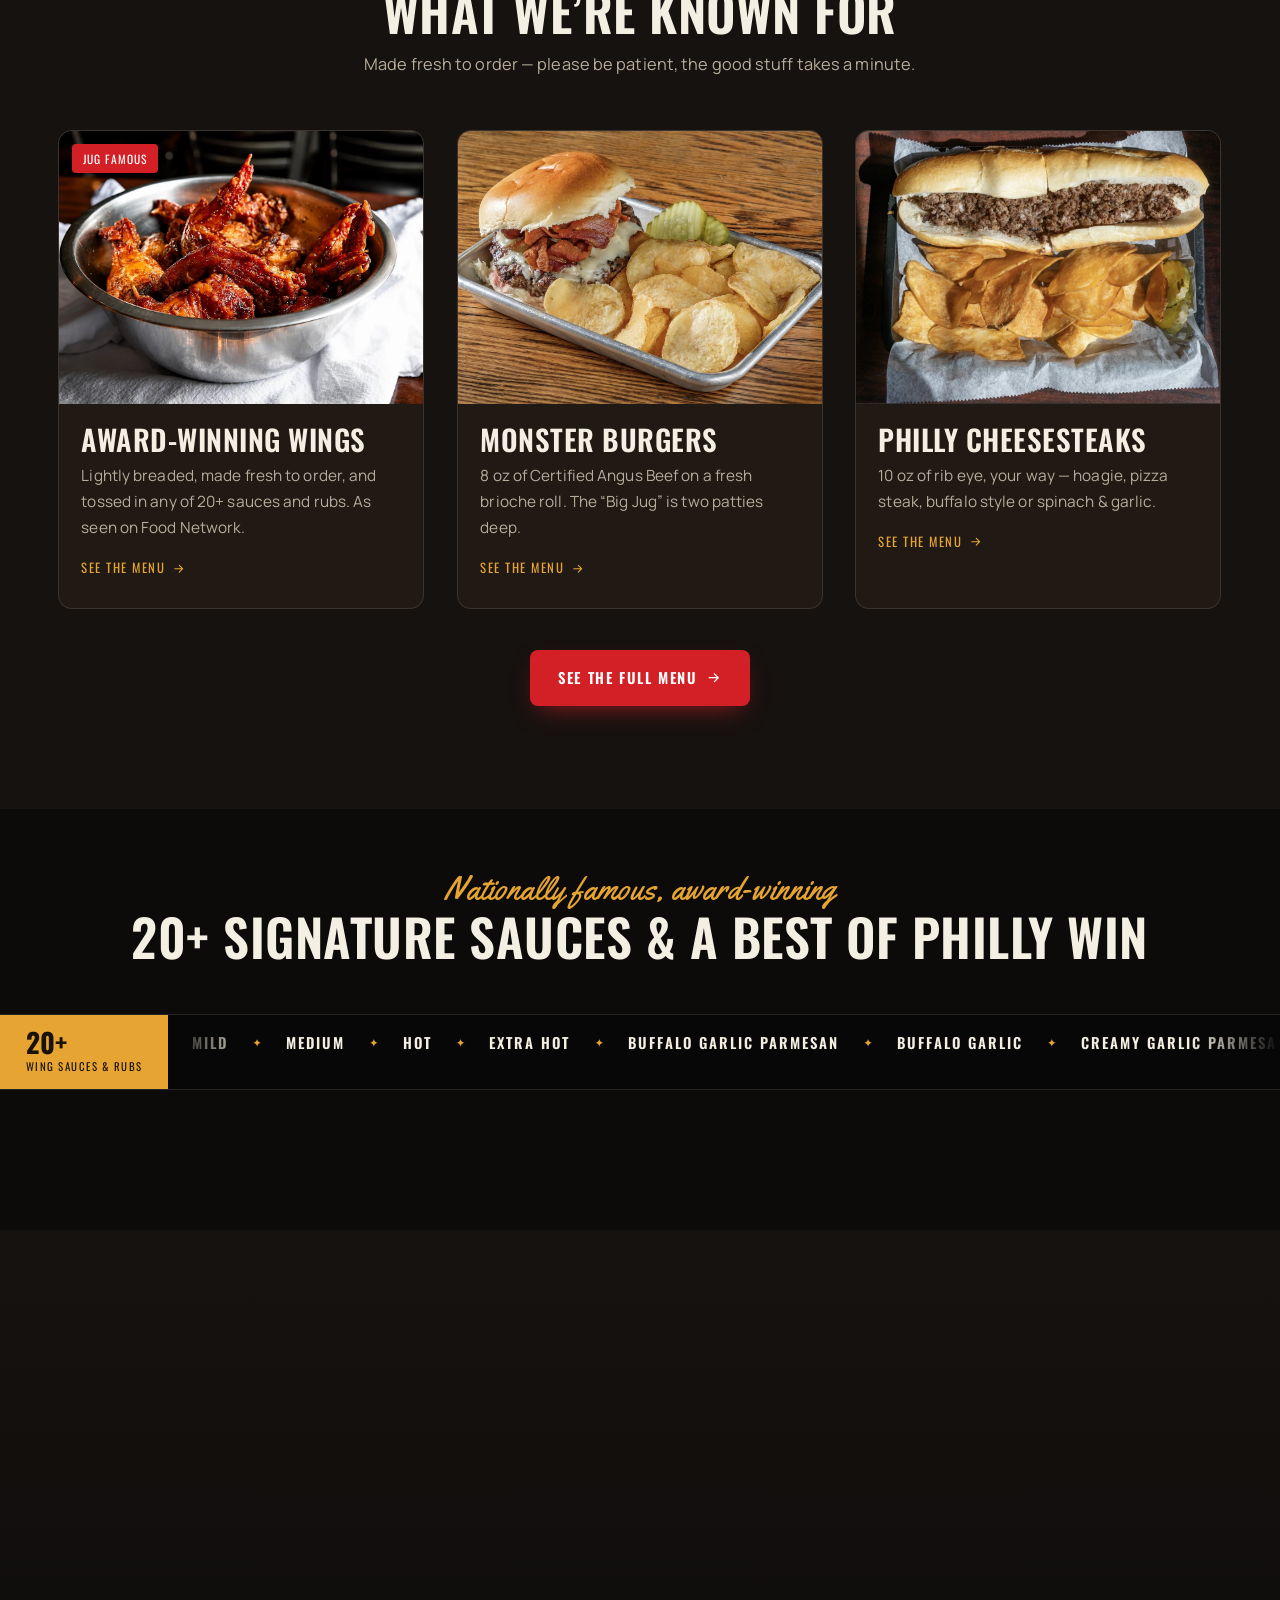
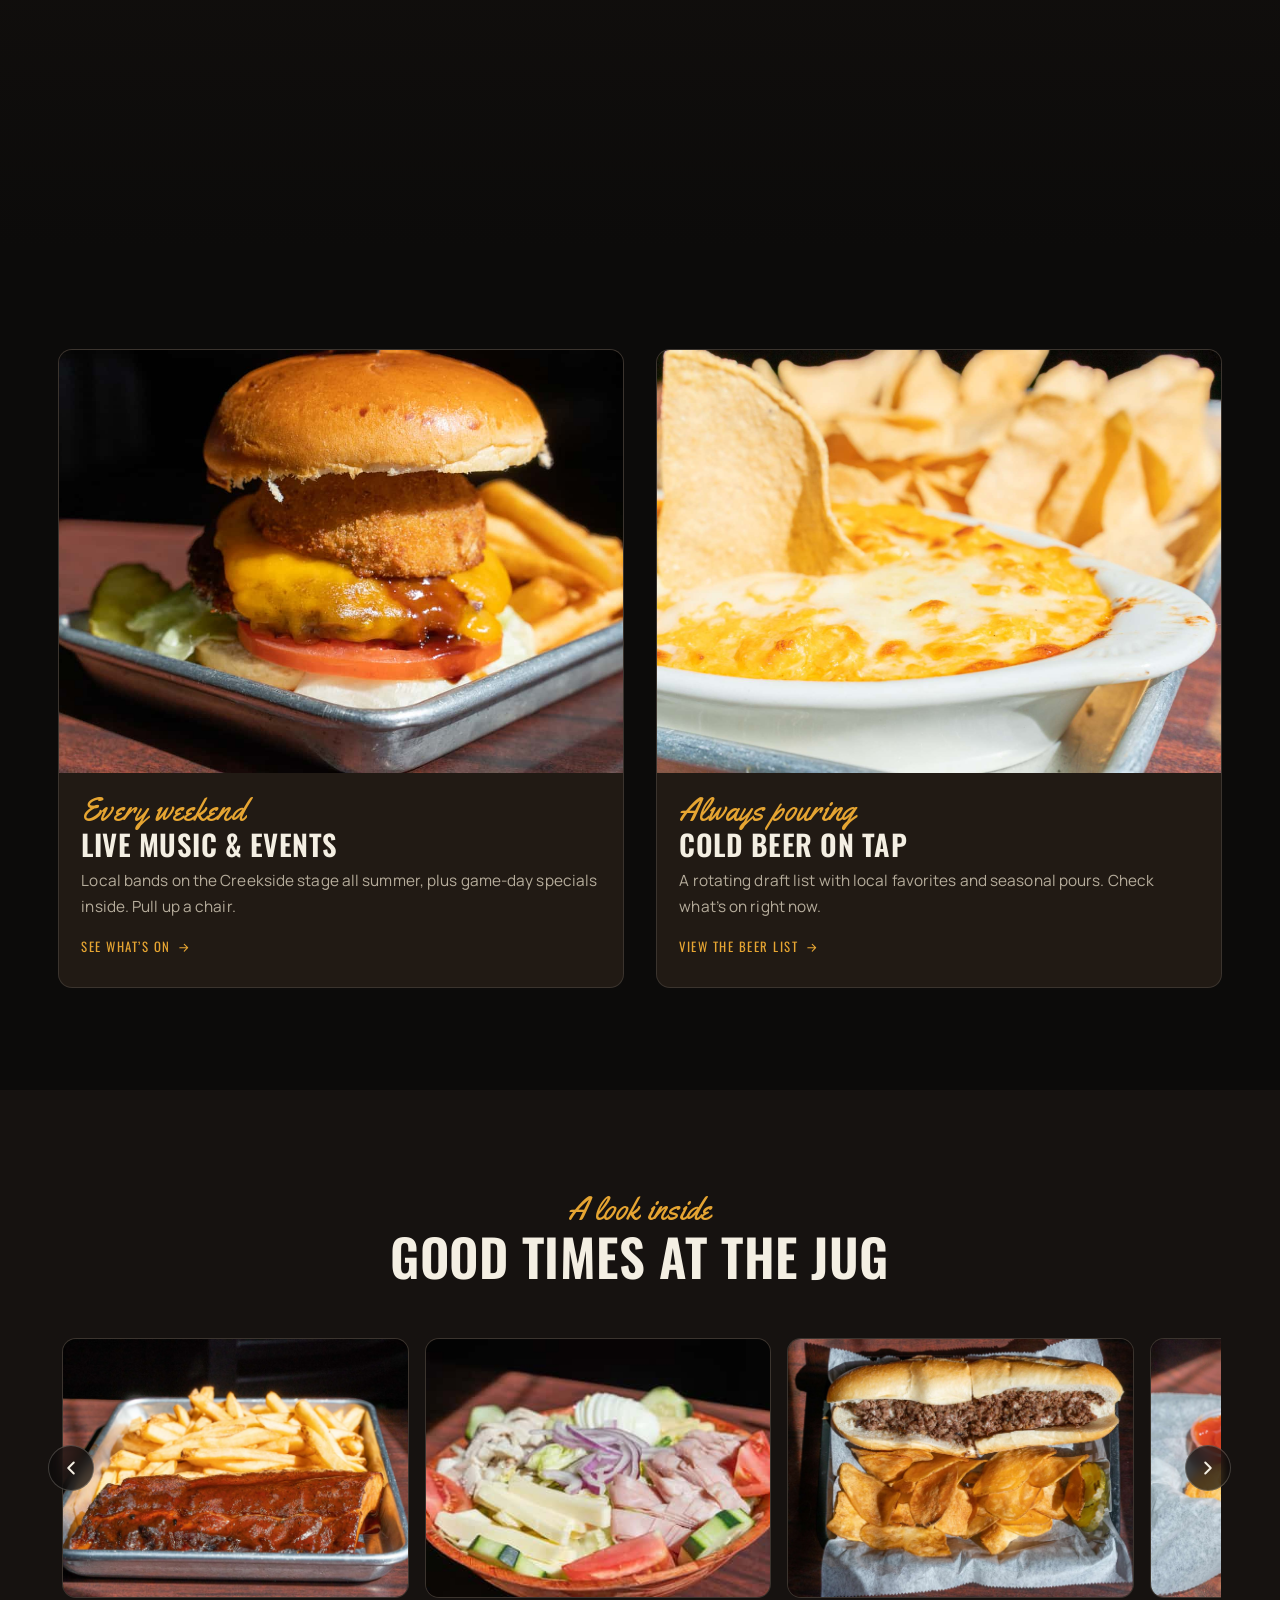
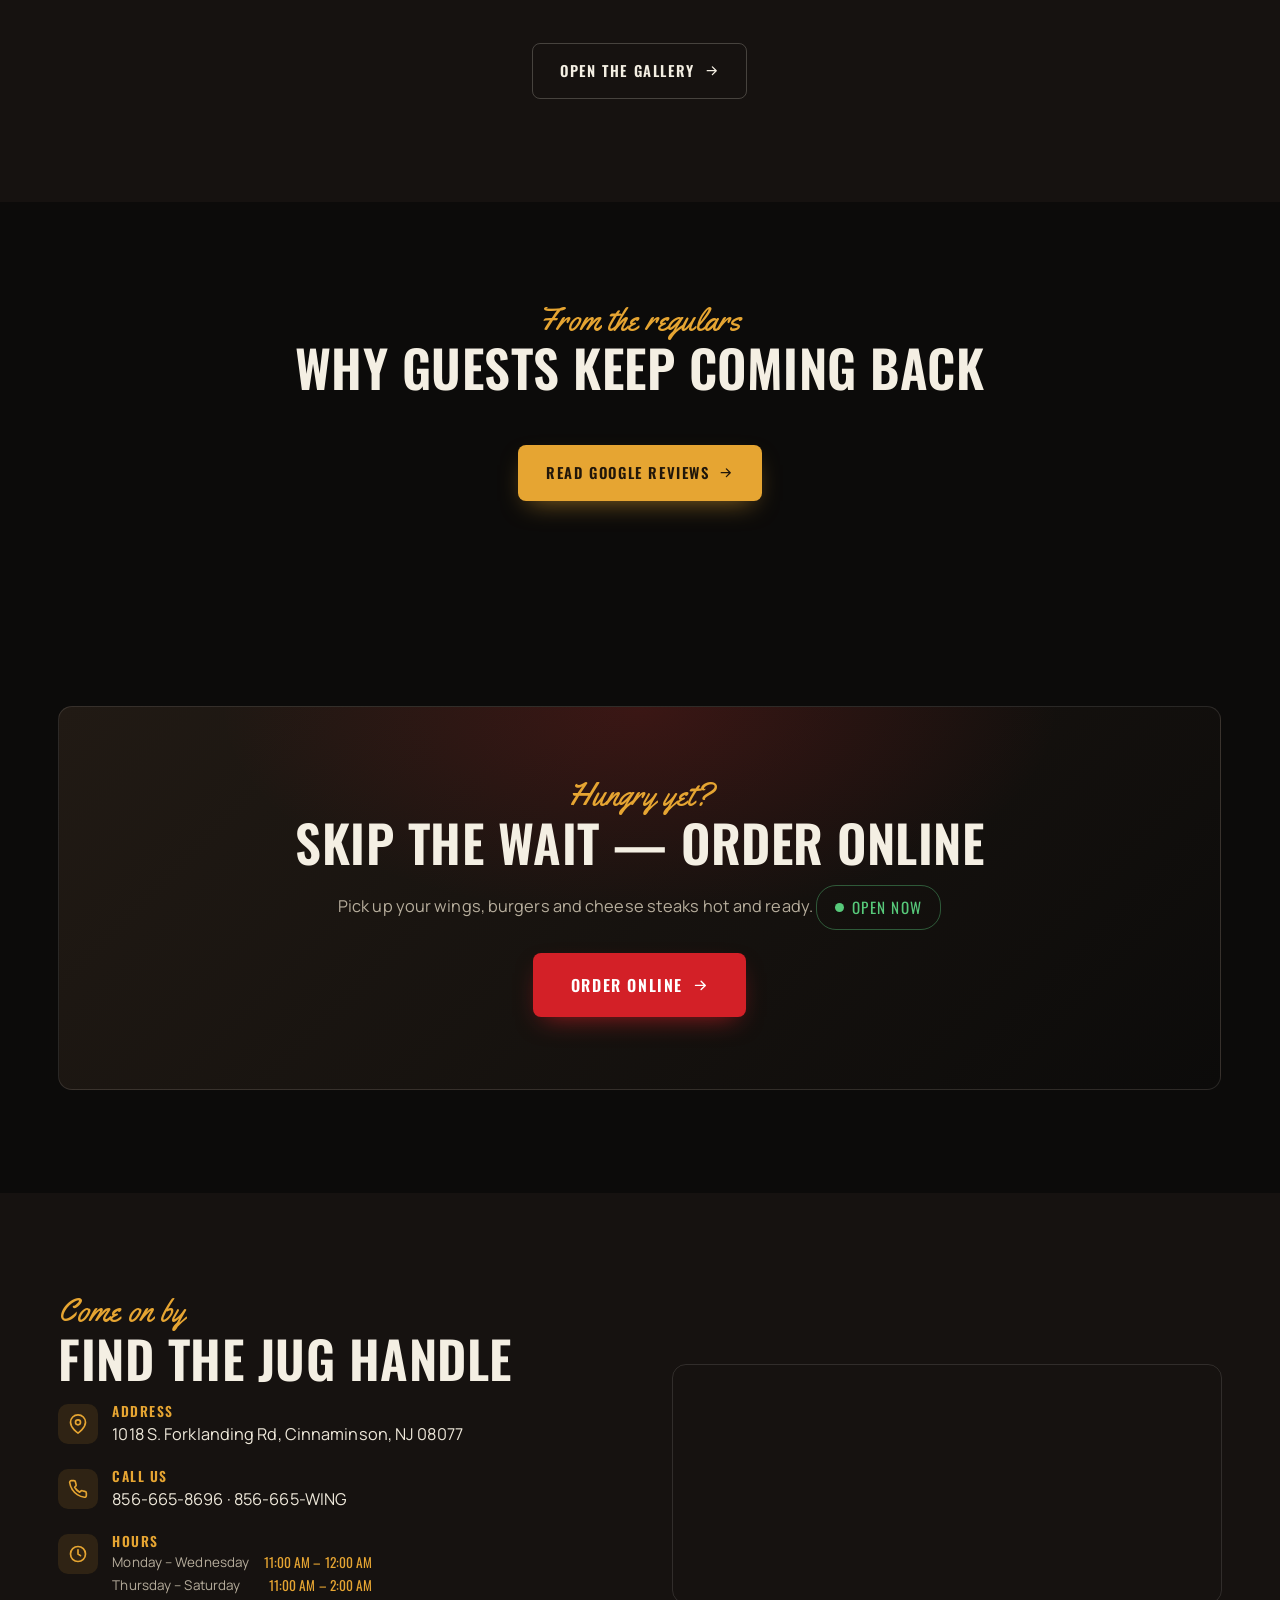
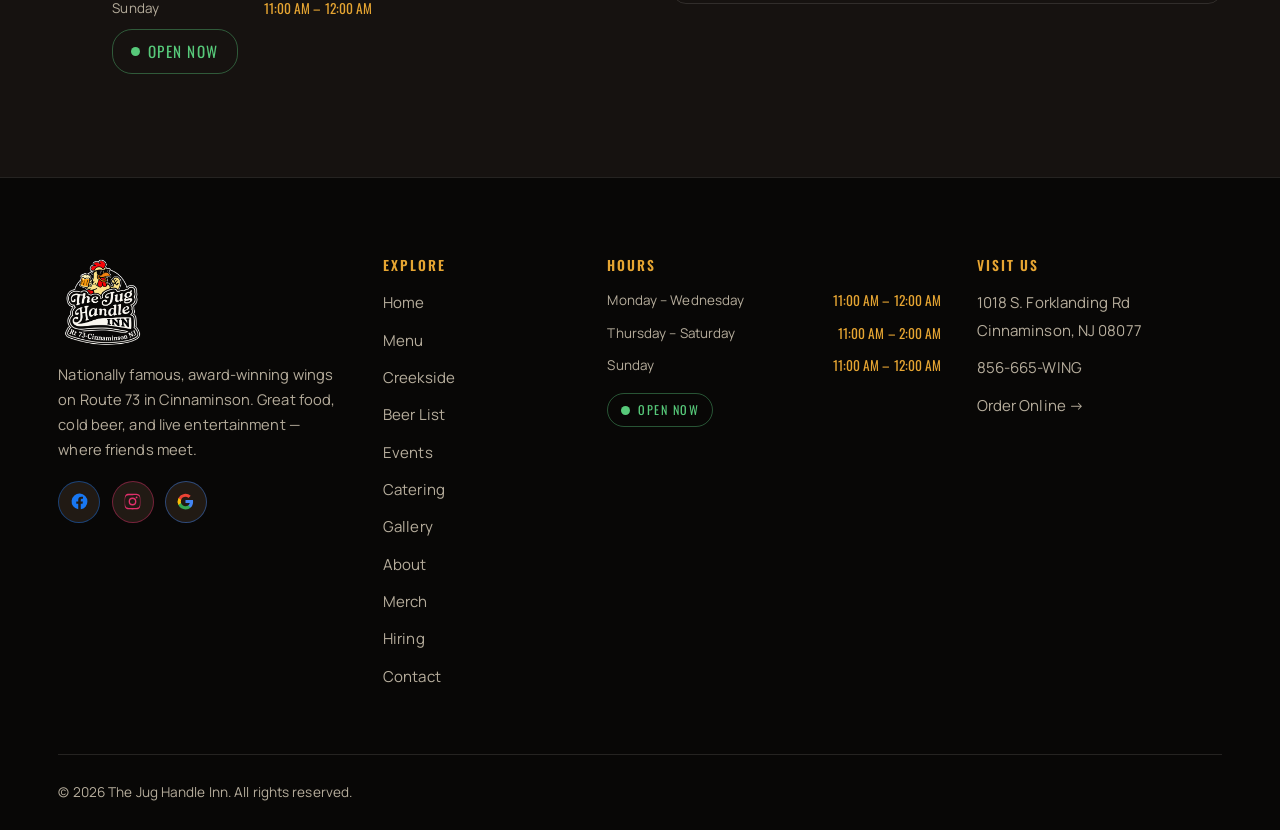
==== commit ecaed86d: "Split award/sauce tickers into labeled rows Row 1 leads with '20+ Wing Sauces & Rubs' then the scrol" ====
--- a/index.html
+++ b/index.html
@@ -32,7 +32,7 @@
   <link rel="preconnect" href="https://fonts.gstatic.com" crossorigin>
   <link href="https://fonts.googleapis.com/css2?family=Oswald:wght@300;400;500;600;700&family=Manrope:wght@400;500;600;700;800&family=Yellowtail&display=swap" rel="stylesheet">
 
-  <link rel="stylesheet" href="assets/css/style.css?v=20260630a">
+  <link rel="stylesheet" href="assets/css/style.css?v=20260630b">
 
   <script type="application/ld+json">{
   "@context":"https://schema.org",
@@ -146,18 +146,20 @@
   <div class="container">
     <div class="section-head center" data-reveal>
       <span class="eyebrow">Nationally famous, award-winning</span>
-      <h2>Best of Philly &mdash; and 20+ signature sauces</h2>
-    </div>
-    <div class="stat-strip" data-reveal>
-      <div class="stat stat--inline"><div class="stat__num"><span data-count="20">20</span>+</div><div class="stat__label">Wing Sauces &amp; Rubs</div></div>
-      <div class="stat stat--inline"><div class="stat__num"><span data-count="2012" data-plain>2012</span></div><div class="stat__label">Best of Philly</div></div>
-    </div>
-  </div>
-  <div class="marquee" data-reveal aria-label="Awards won by The Jug Handle Inn">
-    <div class="marquee__track"><span class="marquee__group"><span class="marquee__item">Best Buffalo Wings <span class="marquee__src">Burlington County Times</span></span><span class="marquee__sep" aria-hidden="true">&#10022;</span><span class="marquee__item">Best Buffalo Wings <span class="marquee__src">Courier-Post Readers&rsquo; Choice</span></span><span class="marquee__sep" aria-hidden="true">&#10022;</span><span class="marquee__item">Best Chicken Wings &mdash; Best of Philly <span class="marquee__src">Philadelphia Magazine</span></span><span class="marquee__sep" aria-hidden="true">&#10022;</span><span class="marquee__item">Reader&rsquo;s Choice Best Wings <span class="marquee__src">SJ Magazine</span></span><span class="marquee__sep" aria-hidden="true">&#10022;</span><span class="marquee__item">Best Happy Hour &amp; Wings <span class="marquee__src">Burlington County Times</span></span><span class="marquee__sep" aria-hidden="true">&#10022;</span><span class="marquee__item">Best Bar <span class="marquee__src">Burlington County Times</span></span><span class="marquee__sep" aria-hidden="true">&#10022;</span><span class="marquee__item">Best Bar <span class="marquee__src">Courier-Post Readers&rsquo; Choice</span></span><span class="marquee__sep" aria-hidden="true">&#10022;</span><span class="marquee__item">Best Happy Hour <span class="marquee__src">Burlington County Times</span></span><span class="marquee__sep" aria-hidden="true">&#10022;</span><span class="marquee__item">Best BBQ <span class="marquee__src">Burlington County Times</span></span><span class="marquee__sep" aria-hidden="true">&#10022;</span><span class="marquee__item">One of the Best Sports Bars <span class="marquee__src">Burlington County Times</span></span><span class="marquee__sep" aria-hidden="true">&#10022;</span><span class="marquee__item">Best Bartenders <span class="marquee__src">Courier-Post Readers&rsquo; Choice</span></span><span class="marquee__sep" aria-hidden="true">&#10022;</span><span class="marquee__item">Best Nachos <span class="marquee__src">South Jersey Best of the Best</span></span><span class="marquee__sep" aria-hidden="true">&#10022;</span><span class="marquee__item">Best Tater Tots <span class="marquee__src">South Jersey Magazine Best of the Best</span></span><span class="marquee__sep" aria-hidden="true">&#10022;</span></span><span class="marquee__group" aria-hidden="true"><span class="marquee__item">Best Buffalo Wings <span class="marquee__src">Burlington County Times</span></span><span class="marquee__sep" aria-hidden="true">&#10022;</span><span class="marquee__item">Best Buffalo Wings <span class="marquee__src">Courier-Post Readers&rsquo; Choice</span></span><span class="marquee__sep" aria-hidden="true">&#10022;</span><span class="marquee__item">Best Chicken Wings &mdash; Best of Philly <span class="marquee__src">Philadelphia Magazine</span></span><span class="marquee__sep" aria-hidden="true">&#10022;</span><span class="marquee__item">Reader&rsquo;s Choice Best Wings <span class="marquee__src">SJ Magazine</span></span><span class="marquee__sep" aria-hidden="true">&#10022;</span><span class="marquee__item">Best Happy Hour &amp; Wings <span class="marquee__src">Burlington County Times</span></span><span class="marquee__sep" aria-hidden="true">&#10022;</span><span class="marquee__item">Best Bar <span class="marquee__src">Burlington County Times</span></span><span class="marquee__sep" aria-hidden="true">&#10022;</span><span class="marquee__item">Best Bar <span class="marquee__src">Courier-Post Readers&rsquo; Choice</span></span><span class="marquee__sep" aria-hidden="true">&#10022;</span><span class="marquee__item">Best Happy Hour <span class="marquee__src">Burlington County Times</span></span><span class="marquee__sep" aria-hidden="true">&#10022;</span><span class="marquee__item">Best BBQ <span class="marquee__src">Burlington County Times</span></span><span class="marquee__sep" aria-hidden="true">&#10022;</span><span class="marquee__item">One of the Best Sports Bars <span class="marquee__src">Burlington County Times</span></span><span class="marquee__sep" aria-hidden="true">&#10022;</span><span class="marquee__item">Best Bartenders <span class="marquee__src">Courier-Post Readers&rsquo; Choice</span></span><span class="marquee__sep" aria-hidden="true">&#10022;</span><span class="marquee__item">Best Nachos <span class="marquee__src">South Jersey Best of the Best</span></span><span class="marquee__sep" aria-hidden="true">&#10022;</span><span class="marquee__item">Best Tater Tots <span class="marquee__src">South Jersey Magazine Best of the Best</span></span><span class="marquee__sep" aria-hidden="true">&#10022;</span></span></div>
-  </div>
-  <div class="marquee marquee--reverse" data-reveal aria-label="Wing sauces and rubs">
-    <div class="marquee__track"><span class="marquee__group"><span class="marquee__item">Mild</span><span class="marquee__sep" aria-hidden="true">&#10022;</span><span class="marquee__item">Medium</span><span class="marquee__sep" aria-hidden="true">&#10022;</span><span class="marquee__item">Hot</span><span class="marquee__sep" aria-hidden="true">&#10022;</span><span class="marquee__item">Extra Hot</span><span class="marquee__sep" aria-hidden="true">&#10022;</span><span class="marquee__item">Buffalo Garlic Parmesan</span><span class="marquee__sep" aria-hidden="true">&#10022;</span><span class="marquee__item">Buffalo Garlic</span><span class="marquee__sep" aria-hidden="true">&#10022;</span><span class="marquee__item">Creamy Garlic Parmesan</span><span class="marquee__sep" aria-hidden="true">&#10022;</span><span class="marquee__item">Honey (Mild&ndash;Hot)</span><span class="marquee__sep" aria-hidden="true">&#10022;</span><span class="marquee__item">Sriracha Honey</span><span class="marquee__sep" aria-hidden="true">&#10022;</span><span class="marquee__item">BBQ</span><span class="marquee__sep" aria-hidden="true">&#10022;</span><span class="marquee__item">Honey BBQ</span><span class="marquee__sep" aria-hidden="true">&#10022;</span><span class="marquee__item">Rum BBQ</span><span class="marquee__sep" aria-hidden="true">&#10022;</span><span class="marquee__item">Teriyaki</span><span class="marquee__sep" aria-hidden="true">&#10022;</span><span class="marquee__item">Hot Asian Chili</span><span class="marquee__sep" aria-hidden="true">&#10022;</span><span class="marquee__item">Tony Bruno</span><span class="marquee__sep" aria-hidden="true">&#10022;</span><span class="marquee__item">Mango Habanero</span><span class="marquee__sep" aria-hidden="true">&#10022;</span><span class="marquee__item">Carolina Buffalo BBQ</span><span class="marquee__sep" aria-hidden="true">&#10022;</span><span class="marquee__item">Tony&rsquo;s Flavor of the Month</span><span class="marquee__sep" aria-hidden="true">&#10022;</span><span class="marquee__item">Cajun Rub</span><span class="marquee__sep" aria-hidden="true">&#10022;</span><span class="marquee__item">Jerk Rub</span><span class="marquee__sep" aria-hidden="true">&#10022;</span><span class="marquee__item">Blackened Rub</span><span class="marquee__sep" aria-hidden="true">&#10022;</span><span class="marquee__item">Old Bay</span><span class="marquee__sep" aria-hidden="true">&#10022;</span><span class="marquee__item">Bald Eagle (Habanero!)</span><span class="marquee__sep" aria-hidden="true">&#10022;</span></span><span class="marquee__group" aria-hidden="true"><span class="marquee__item">Mild</span><span class="marquee__sep" aria-hidden="true">&#10022;</span><span class="marquee__item">Medium</span><span class="marquee__sep" aria-hidden="true">&#10022;</span><span class="marquee__item">Hot</span><span class="marquee__sep" aria-hidden="true">&#10022;</span><span class="marquee__item">Extra Hot</span><span class="marquee__sep" aria-hidden="true">&#10022;</span><span class="marquee__item">Buffalo Garlic Parmesan</span><span class="marquee__sep" aria-hidden="true">&#10022;</span><span class="marquee__item">Buffalo Garlic</span><span class="marquee__sep" aria-hidden="true">&#10022;</span><span class="marquee__item">Creamy Garlic Parmesan</span><span class="marquee__sep" aria-hidden="true">&#10022;</span><span class="marquee__item">Honey (Mild&ndash;Hot)</span><span class="marquee__sep" aria-hidden="true">&#10022;</span><span class="marquee__item">Sriracha Honey</span><span class="marquee__sep" aria-hidden="true">&#10022;</span><span class="marquee__item">BBQ</span><span class="marquee__sep" aria-hidden="true">&#10022;</span><span class="marquee__item">Honey BBQ</span><span class="marquee__sep" aria-hidden="true">&#10022;</span><span class="marquee__item">Rum BBQ</span><span class="marquee__sep" aria-hidden="true">&#10022;</span><span class="marquee__item">Teriyaki</span><span class="marquee__sep" aria-hidden="true">&#10022;</span><span class="marquee__item">Hot Asian Chili</span><span class="marquee__sep" aria-hidden="true">&#10022;</span><span class="marquee__item">Tony Bruno</span><span class="marquee__sep" aria-hidden="true">&#10022;</span><span class="marquee__item">Mango Habanero</span><span class="marquee__sep" aria-hidden="true">&#10022;</span><span class="marquee__item">Carolina Buffalo BBQ</span><span class="marquee__sep" aria-hidden="true">&#10022;</span><span class="marquee__item">Tony&rsquo;s Flavor of the Month</span><span class="marquee__sep" aria-hidden="true">&#10022;</span><span class="marquee__item">Cajun Rub</span><span class="marquee__sep" aria-hidden="true">&#10022;</span><span class="marquee__item">Jerk Rub</span><span class="marquee__sep" aria-hidden="true">&#10022;</span><span class="marquee__item">Blackened Rub</span><span class="marquee__sep" aria-hidden="true">&#10022;</span><span class="marquee__item">Old Bay</span><span class="marquee__sep" aria-hidden="true">&#10022;</span><span class="marquee__item">Bald Eagle (Habanero!)</span><span class="marquee__sep" aria-hidden="true">&#10022;</span></span></div>
+      <h2>20+ signature sauces &amp; a Best of Philly win</h2>
+    </div>
+  </div>
+  <div class="ticker-row" data-reveal aria-label="Wing sauces and rubs">
+    <div class="ticker-row__label"><span class="ticker-row__num">20+</span><span class="ticker-row__cap">Wing Sauces &amp; Rubs</span></div>
+    <div class="marquee">
+      <div class="marquee__track"><span class="marquee__group"><span class="marquee__item">Mild</span><span class="marquee__sep" aria-hidden="true">&#10022;</span><span class="marquee__item">Medium</span><span class="marquee__sep" aria-hidden="true">&#10022;</span><span class="marquee__item">Hot</span><span class="marquee__sep" aria-hidden="true">&#10022;</span><span class="marquee__item">Extra Hot</span><span class="marquee__sep" aria-hidden="true">&#10022;</span><span class="marquee__item">Buffalo Garlic Parmesan</span><span class="marquee__sep" aria-hidden="true">&#10022;</span><span class="marquee__item">Buffalo Garlic</span><span class="marquee__sep" aria-hidden="true">&#10022;</span><span class="marquee__item">Creamy Garlic Parmesan</span><span class="marquee__sep" aria-hidden="true">&#10022;</span><span class="marquee__item">Honey (Mild&ndash;Hot)</span><span class="marquee__sep" aria-hidden="true">&#10022;</span><span class="marquee__item">Sriracha Honey</span><span class="marquee__sep" aria-hidden="true">&#10022;</span><span class="marquee__item">BBQ</span><span class="marquee__sep" aria-hidden="true">&#10022;</span><span class="marquee__item">Honey BBQ</span><span class="marquee__sep" aria-hidden="true">&#10022;</span><span class="marquee__item">Rum BBQ</span><span class="marquee__sep" aria-hidden="true">&#10022;</span><span class="marquee__item">Teriyaki</span><span class="marquee__sep" aria-hidden="true">&#10022;</span><span class="marquee__item">Hot Asian Chili</span><span class="marquee__sep" aria-hidden="true">&#10022;</span><span class="marquee__item">Tony Bruno</span><span class="marquee__sep" aria-hidden="true">&#10022;</span><span class="marquee__item">Mango Habanero</span><span class="marquee__sep" aria-hidden="true">&#10022;</span><span class="marquee__item">Carolina Buffalo BBQ</span><span class="marquee__sep" aria-hidden="true">&#10022;</span><span class="marquee__item">Tony&rsquo;s Flavor of the Month</span><span class="marquee__sep" aria-hidden="true">&#10022;</span><span class="marquee__item">Cajun Rub</span><span class="marquee__sep" aria-hidden="true">&#10022;</span><span class="marquee__item">Jerk Rub</span><span class="marquee__sep" aria-hidden="true">&#10022;</span><span class="marquee__item">Blackened Rub</span><span class="marquee__sep" aria-hidden="true">&#10022;</span><span class="marquee__item">Old Bay</span><span class="marquee__sep" aria-hidden="true">&#10022;</span><span class="marquee__item">Bald Eagle (Habanero!)</span><span class="marquee__sep" aria-hidden="true">&#10022;</span></span><span class="marquee__group" aria-hidden="true"><span class="marquee__item">Mild</span><span class="marquee__sep" aria-hidden="true">&#10022;</span><span class="marquee__item">Medium</span><span class="marquee__sep" aria-hidden="true">&#10022;</span><span class="marquee__item">Hot</span><span class="marquee__sep" aria-hidden="true">&#10022;</span><span class="marquee__item">Extra Hot</span><span class="marquee__sep" aria-hidden="true">&#10022;</span><span class="marquee__item">Buffalo Garlic Parmesan</span><span class="marquee__sep" aria-hidden="true">&#10022;</span><span class="marquee__item">Buffalo Garlic</span><span class="marquee__sep" aria-hidden="true">&#10022;</span><span class="marquee__item">Creamy Garlic Parmesan</span><span class="marquee__sep" aria-hidden="true">&#10022;</span><span class="marquee__item">Honey (Mild&ndash;Hot)</span><span class="marquee__sep" aria-hidden="true">&#10022;</span><span class="marquee__item">Sriracha Honey</span><span class="marquee__sep" aria-hidden="true">&#10022;</span><span class="marquee__item">BBQ</span><span class="marquee__sep" aria-hidden="true">&#10022;</span><span class="marquee__item">Honey BBQ</span><span class="marquee__sep" aria-hidden="true">&#10022;</span><span class="marquee__item">Rum BBQ</span><span class="marquee__sep" aria-hidden="true">&#10022;</span><span class="marquee__item">Teriyaki</span><span class="marquee__sep" aria-hidden="true">&#10022;</span><span class="marquee__item">Hot Asian Chili</span><span class="marquee__sep" aria-hidden="true">&#10022;</span><span class="marquee__item">Tony Bruno</span><span class="marquee__sep" aria-hidden="true">&#10022;</span><span class="marquee__item">Mango Habanero</span><span class="marquee__sep" aria-hidden="true">&#10022;</span><span class="marquee__item">Carolina Buffalo BBQ</span><span class="marquee__sep" aria-hidden="true">&#10022;</span><span class="marquee__item">Tony&rsquo;s Flavor of the Month</span><span class="marquee__sep" aria-hidden="true">&#10022;</span><span class="marquee__item">Cajun Rub</span><span class="marquee__sep" aria-hidden="true">&#10022;</span><span class="marquee__item">Jerk Rub</span><span class="marquee__sep" aria-hidden="true">&#10022;</span><span class="marquee__item">Blackened Rub</span><span class="marquee__sep" aria-hidden="true">&#10022;</span><span class="marquee__item">Old Bay</span><span class="marquee__sep" aria-hidden="true">&#10022;</span><span class="marquee__item">Bald Eagle (Habanero!)</span><span class="marquee__sep" aria-hidden="true">&#10022;</span></span></div>
+    </div>
+  </div>
+  <div class="ticker-row" data-reveal aria-label="Awards">
+    <div class="ticker-row__label"><span class="ticker-row__num">2012</span><span class="ticker-row__cap">Best of Philly</span></div>
+    <div class="marquee marquee--reverse">
+      <div class="marquee__track"><span class="marquee__group"><span class="marquee__item">Best Buffalo Wings <span class="marquee__src">Burlington County Times</span></span><span class="marquee__sep" aria-hidden="true">&#10022;</span><span class="marquee__item">Best Buffalo Wings <span class="marquee__src">Courier-Post Readers&rsquo; Choice</span></span><span class="marquee__sep" aria-hidden="true">&#10022;</span><span class="marquee__item">Best Chicken Wings &mdash; Best of Philly <span class="marquee__src">Philadelphia Magazine</span></span><span class="marquee__sep" aria-hidden="true">&#10022;</span><span class="marquee__item">Reader&rsquo;s Choice Best Wings <span class="marquee__src">SJ Magazine</span></span><span class="marquee__sep" aria-hidden="true">&#10022;</span><span class="marquee__item">Best Happy Hour &amp; Wings <span class="marquee__src">Burlington County Times</span></span><span class="marquee__sep" aria-hidden="true">&#10022;</span><span class="marquee__item">Best Bar <span class="marquee__src">Burlington County Times</span></span><span class="marquee__sep" aria-hidden="true">&#10022;</span><span class="marquee__item">Best Bar <span class="marquee__src">Courier-Post Readers&rsquo; Choice</span></span><span class="marquee__sep" aria-hidden="true">&#10022;</span><span class="marquee__item">Best Happy Hour <span class="marquee__src">Burlington County Times</span></span><span class="marquee__sep" aria-hidden="true">&#10022;</span><span class="marquee__item">Best BBQ <span class="marquee__src">Burlington County Times</span></span><span class="marquee__sep" aria-hidden="true">&#10022;</span><span class="marquee__item">One of the Best Sports Bars <span class="marquee__src">Burlington County Times</span></span><span class="marquee__sep" aria-hidden="true">&#10022;</span><span class="marquee__item">Best Bartenders <span class="marquee__src">Courier-Post Readers&rsquo; Choice</span></span><span class="marquee__sep" aria-hidden="true">&#10022;</span><span class="marquee__item">Best Nachos <span class="marquee__src">South Jersey Best of the Best</span></span><span class="marquee__sep" aria-hidden="true">&#10022;</span><span class="marquee__item">Best Tater Tots <span class="marquee__src">South Jersey Magazine Best of the Best</span></span><span class="marquee__sep" aria-hidden="true">&#10022;</span></span><span class="marquee__group" aria-hidden="true"><span class="marquee__item">Best Buffalo Wings <span class="marquee__src">Burlington County Times</span></span><span class="marquee__sep" aria-hidden="true">&#10022;</span><span class="marquee__item">Best Buffalo Wings <span class="marquee__src">Courier-Post Readers&rsquo; Choice</span></span><span class="marquee__sep" aria-hidden="true">&#10022;</span><span class="marquee__item">Best Chicken Wings &mdash; Best of Philly <span class="marquee__src">Philadelphia Magazine</span></span><span class="marquee__sep" aria-hidden="true">&#10022;</span><span class="marquee__item">Reader&rsquo;s Choice Best Wings <span class="marquee__src">SJ Magazine</span></span><span class="marquee__sep" aria-hidden="true">&#10022;</span><span class="marquee__item">Best Happy Hour &amp; Wings <span class="marquee__src">Burlington County Times</span></span><span class="marquee__sep" aria-hidden="true">&#10022;</span><span class="marquee__item">Best Bar <span class="marquee__src">Burlington County Times</span></span><span class="marquee__sep" aria-hidden="true">&#10022;</span><span class="marquee__item">Best Bar <span class="marquee__src">Courier-Post Readers&rsquo; Choice</span></span><span class="marquee__sep" aria-hidden="true">&#10022;</span><span class="marquee__item">Best Happy Hour <span class="marquee__src">Burlington County Times</span></span><span class="marquee__sep" aria-hidden="true">&#10022;</span><span class="marquee__item">Best BBQ <span class="marquee__src">Burlington County Times</span></span><span class="marquee__sep" aria-hidden="true">&#10022;</span><span class="marquee__item">One of the Best Sports Bars <span class="marquee__src">Burlington County Times</span></span><span class="marquee__sep" aria-hidden="true">&#10022;</span><span class="marquee__item">Best Bartenders <span class="marquee__src">Courier-Post Readers&rsquo; Choice</span></span><span class="marquee__sep" aria-hidden="true">&#10022;</span><span class="marquee__item">Best Nachos <span class="marquee__src">South Jersey Best of the Best</span></span><span class="marquee__sep" aria-hidden="true">&#10022;</span><span class="marquee__item">Best Tater Tots <span class="marquee__src">South Jersey Magazine Best of the Best</span></span><span class="marquee__sep" aria-hidden="true">&#10022;</span></span></div>
+    </div>
   </div>
 </section>
 
@@ -336,6 +338,6 @@
 </footer>
 
 <button class="to-top" aria-label="Back to top"><svg viewBox="0 0 24 24" fill="none" stroke="currentColor" stroke-width="2.4" stroke-linecap="round" stroke-linejoin="round"><path d="M12 19V5M6 11l6-6 6 6"/></svg></button>
-<script src="assets/js/main.js?v=20260630a"></script>
+<script src="assets/js/main.js?v=20260630b"></script>
 </body>
 </html>
--- a/assets/css/style.css
+++ b/assets/css/style.css
@@ -562,6 +562,26 @@
   .marquee__track { animation: none; flex-wrap: wrap; width: auto; justify-content: center; }
   .marquee__group { flex-wrap: wrap; justify-content: center; }
   .marquee__group[aria-hidden="true"] { display: none; }
+}
+
+/* Ticker rows: number/label on the left, scrolling list beside it */
+.ticker-row {
+  display: flex; align-items: stretch; margin-top: 2.2rem;
+  border-top: 1px solid var(--border); border-bottom: 1px solid var(--border);
+  background: rgba(0,0,0,.28);
+}
+.ticker-row + .ticker-row { margin-top: 0; border-top: none; }
+.ticker-row__label {
+  flex: 0 0 auto; display: flex; flex-direction: column; justify-content: center; gap: .1rem;
+  padding: .85rem 1.6rem; background: var(--secondary); color: #1a1207;
+}
+.ticker-row__num { font-family: var(--font-display); font-weight: 700; font-size: 1.7rem; line-height: 1; }
+.ticker-row__cap { font-family: var(--font-display); text-transform: uppercase; letter-spacing: 1.5px; font-size: .68rem; white-space: nowrap; }
+.ticker-row .marquee { flex: 1 1 auto; min-width: 0; margin-top: 0; border: none; background: transparent; }
+@media (max-width: 640px) {
+  .ticker-row { flex-direction: column; }
+  .ticker-row__label { flex-direction: row; align-items: baseline; gap: .6rem; padding: .55rem 1rem; }
+  .ticker-row__num { font-size: 1.3rem; }
 }
 
 /* testimonial */
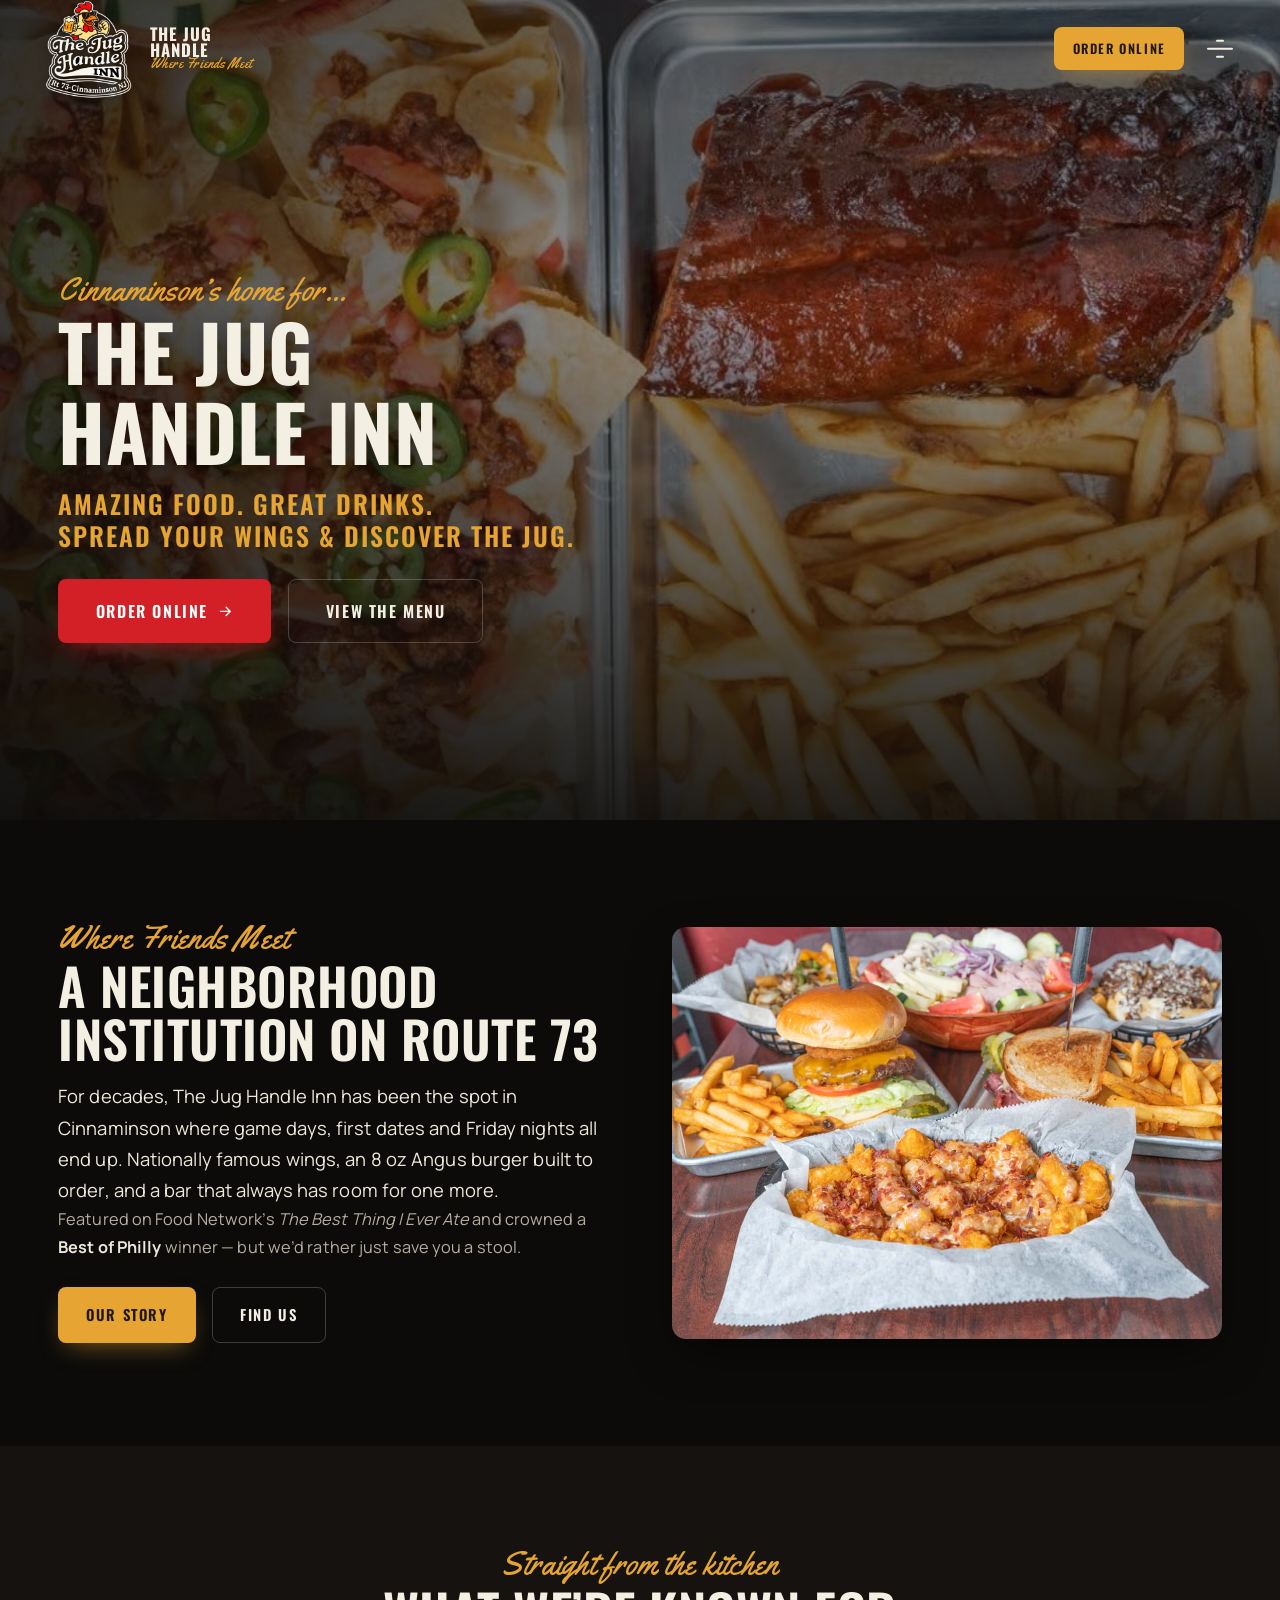
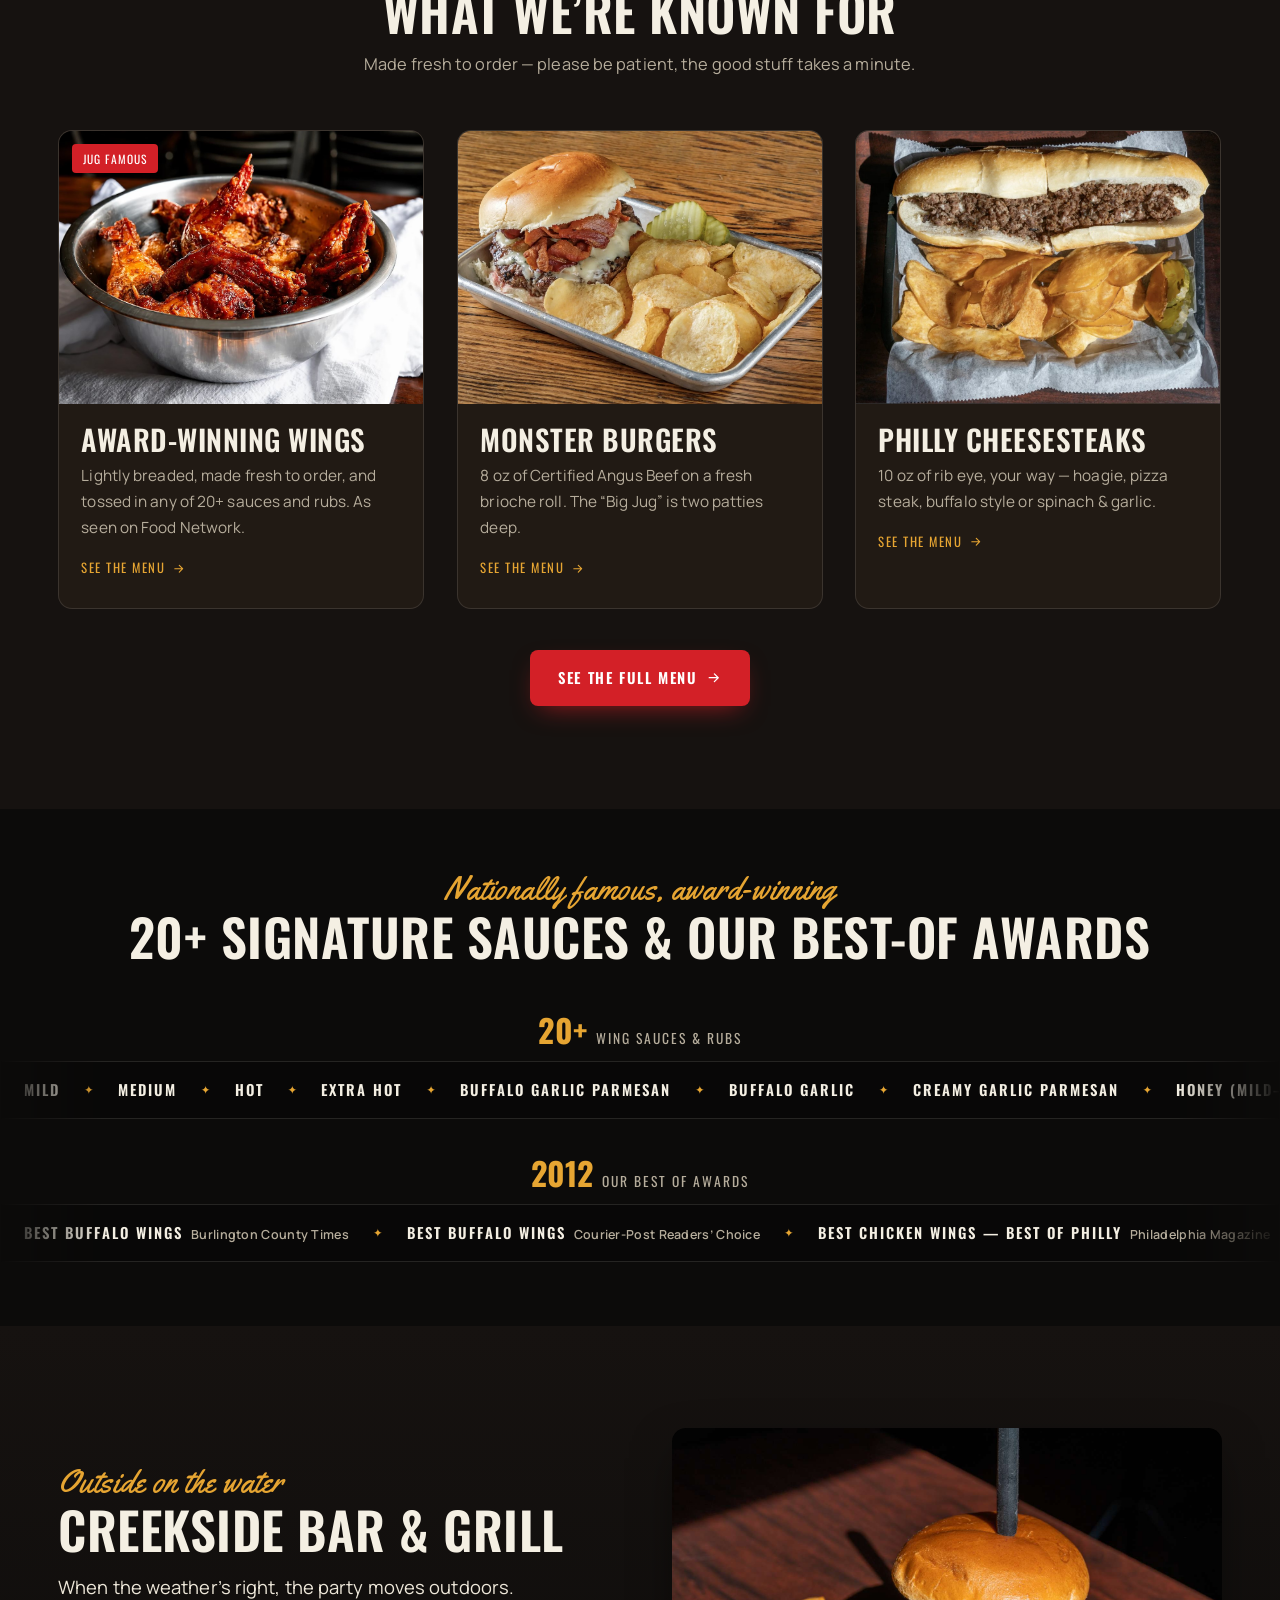
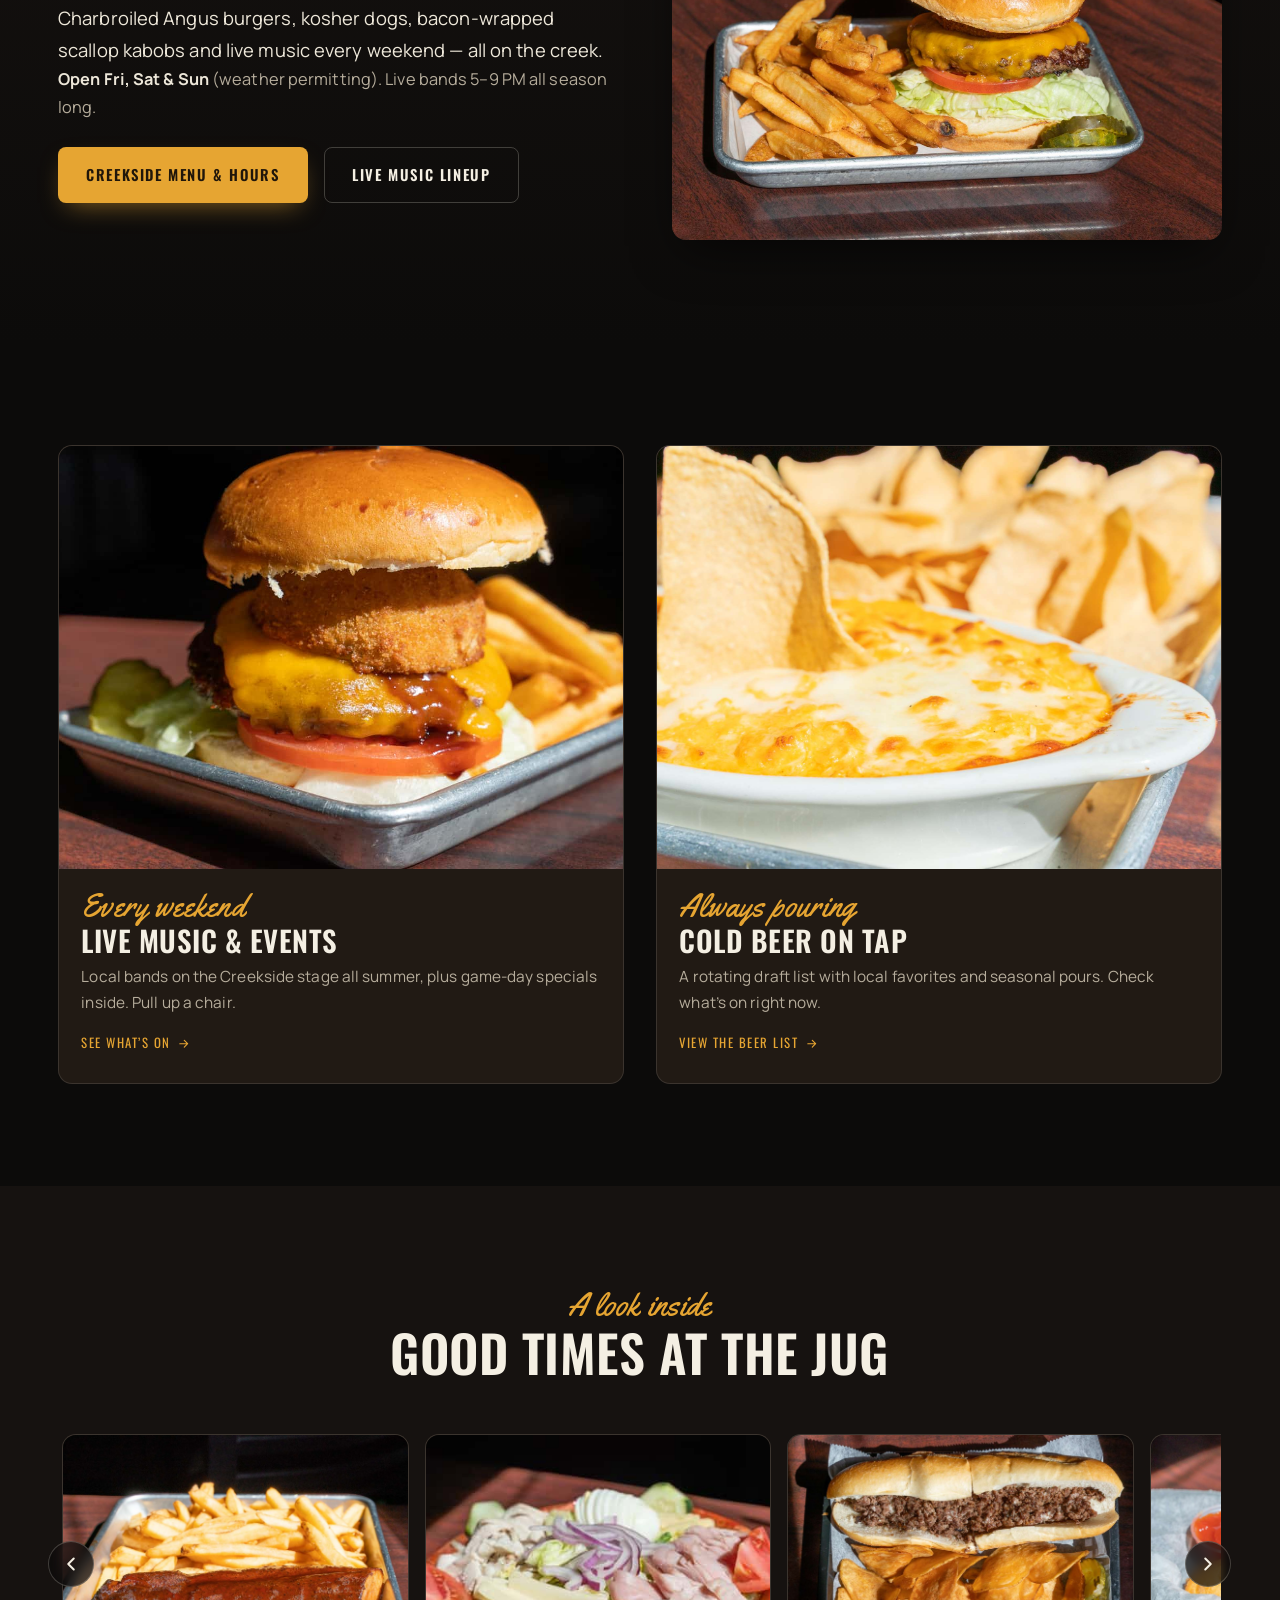
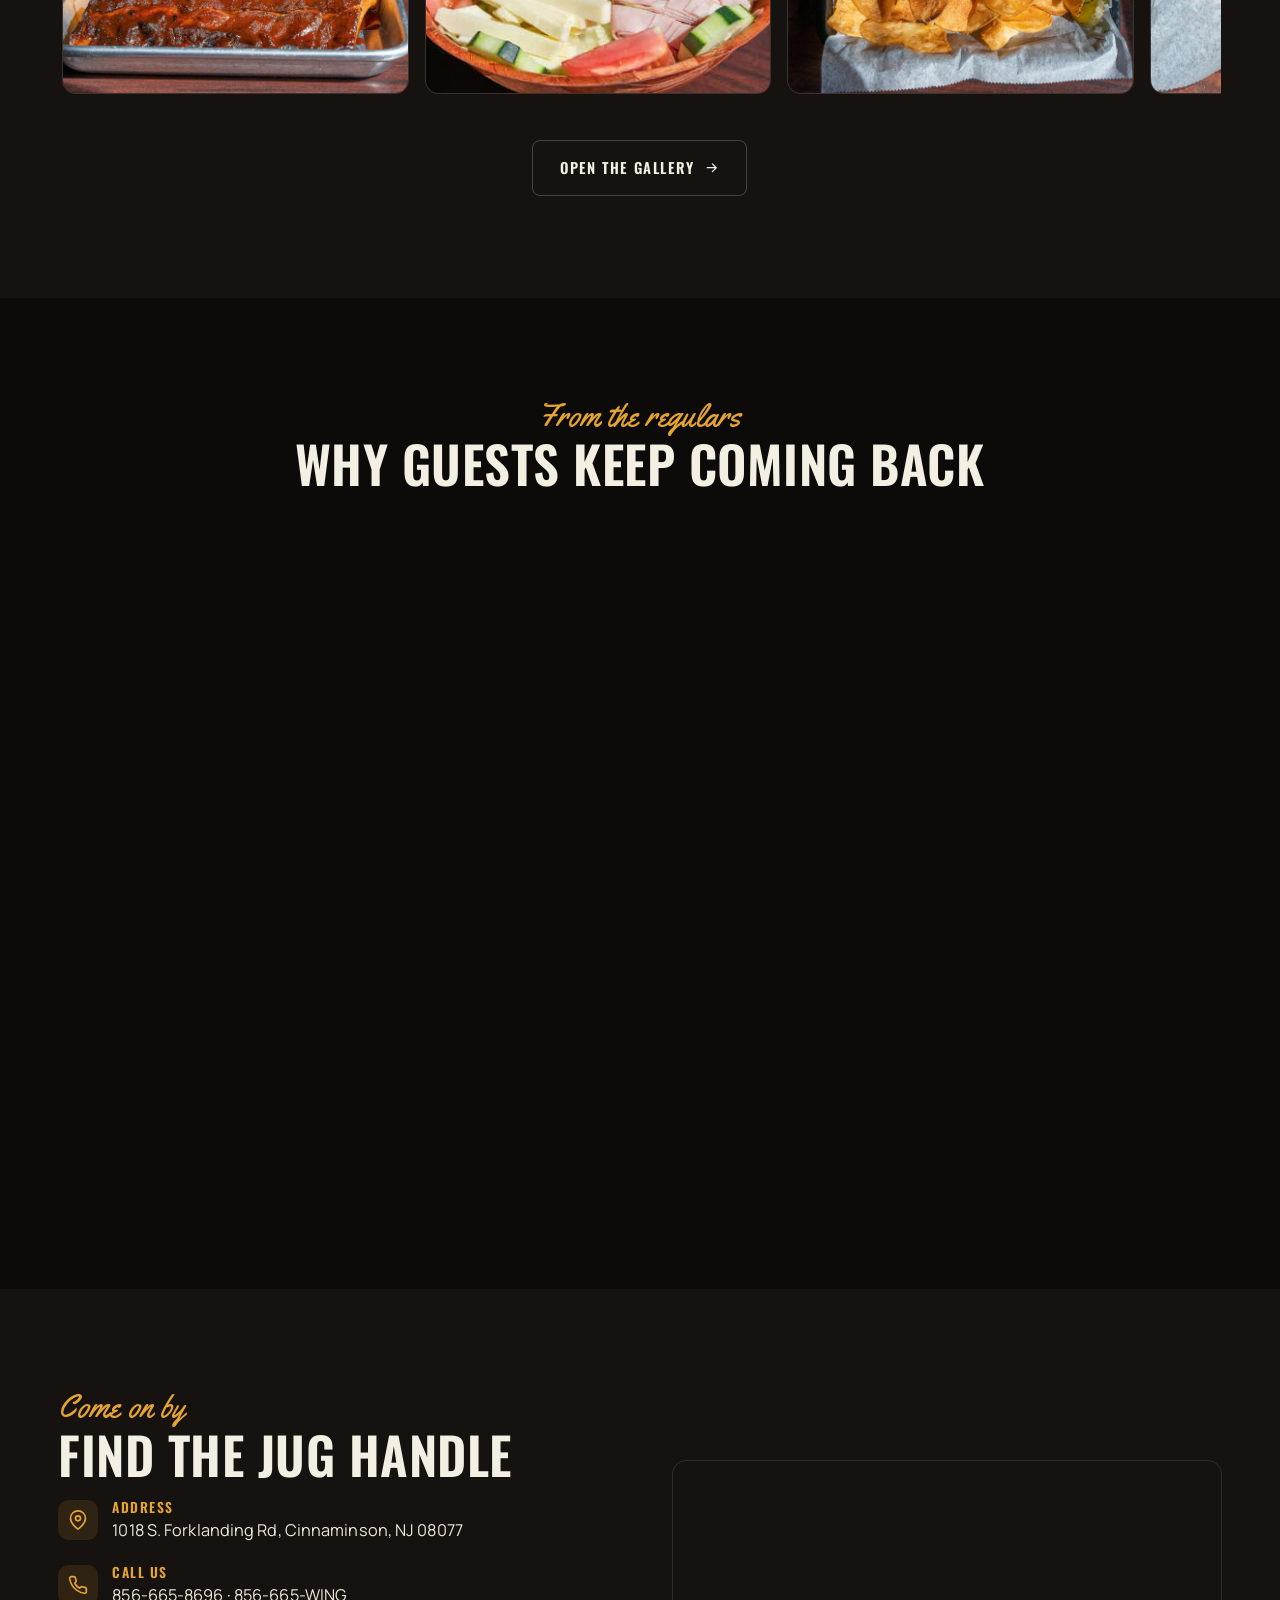
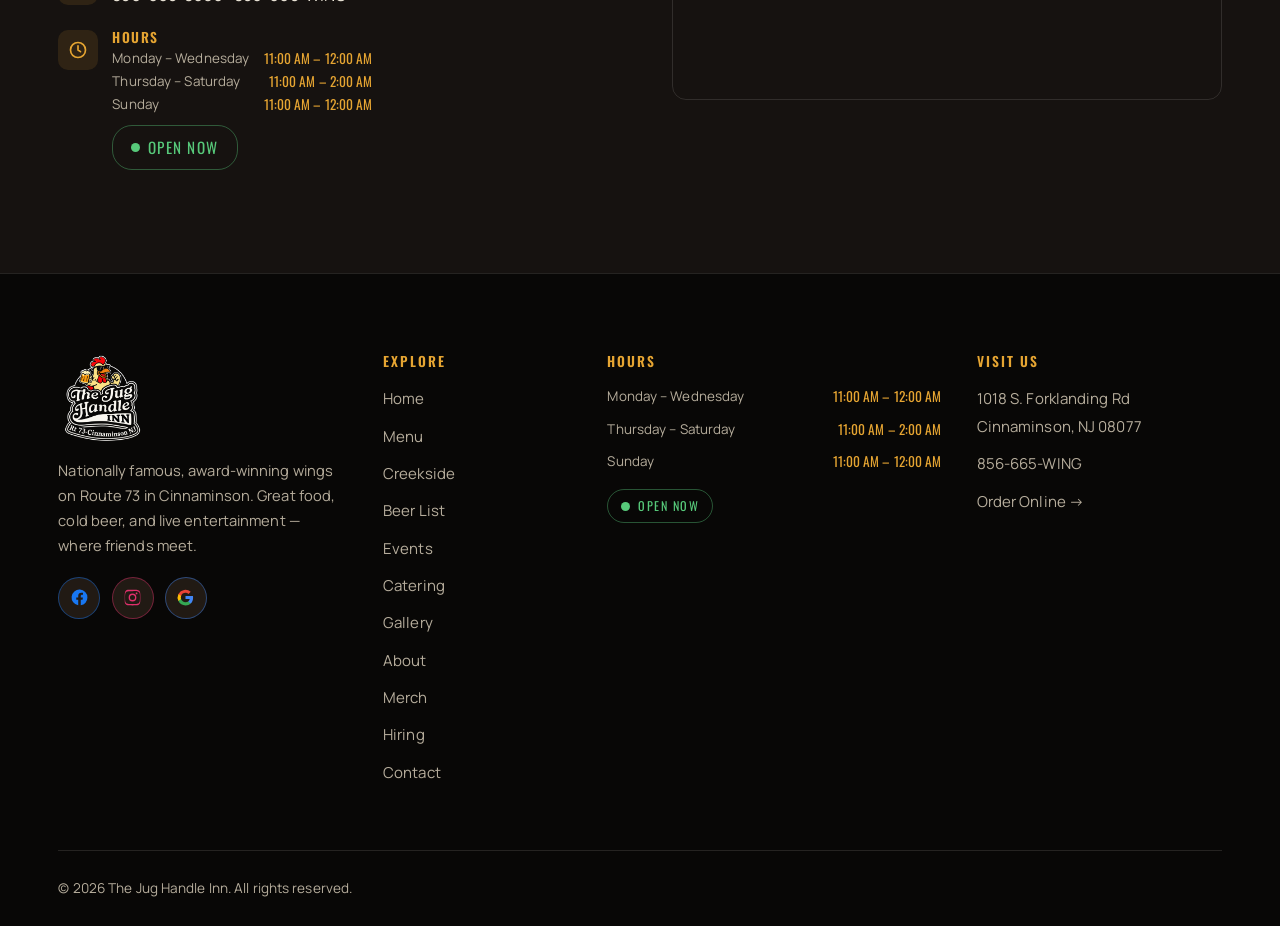
==== commit 9e5f9da7: "Ticker labels on top; rename Best of Philly to Our Best of Awards Moved the 20+ and 2012 labels abov" ====
--- a/index.html
+++ b/index.html
@@ -32,7 +32,7 @@
   <link rel="preconnect" href="https://fonts.gstatic.com" crossorigin>
   <link href="https://fonts.googleapis.com/css2?family=Oswald:wght@300;400;500;600;700&family=Manrope:wght@400;500;600;700;800&family=Yellowtail&display=swap" rel="stylesheet">
 
-  <link rel="stylesheet" href="assets/css/style.css?v=20260630b">
+  <link rel="stylesheet" href="assets/css/style.css?v=20260630c">
 
   <script type="application/ld+json">{
   "@context":"https://schema.org",
@@ -146,7 +146,7 @@
   <div class="container">
     <div class="section-head center" data-reveal>
       <span class="eyebrow">Nationally famous, award-winning</span>
-      <h2>20+ signature sauces &amp; a Best of Philly win</h2>
+      <h2>20+ signature sauces &amp; our best-of awards</h2>
     </div>
   </div>
   <div class="ticker-row" data-reveal aria-label="Wing sauces and rubs">
@@ -156,7 +156,7 @@
     </div>
   </div>
   <div class="ticker-row" data-reveal aria-label="Awards">
-    <div class="ticker-row__label"><span class="ticker-row__num">2012</span><span class="ticker-row__cap">Best of Philly</span></div>
+    <div class="ticker-row__label"><span class="ticker-row__num">2012</span><span class="ticker-row__cap">Our Best of Awards</span></div>
     <div class="marquee marquee--reverse">
       <div class="marquee__track"><span class="marquee__group"><span class="marquee__item">Best Buffalo Wings <span class="marquee__src">Burlington County Times</span></span><span class="marquee__sep" aria-hidden="true">&#10022;</span><span class="marquee__item">Best Buffalo Wings <span class="marquee__src">Courier-Post Readers&rsquo; Choice</span></span><span class="marquee__sep" aria-hidden="true">&#10022;</span><span class="marquee__item">Best Chicken Wings &mdash; Best of Philly <span class="marquee__src">Philadelphia Magazine</span></span><span class="marquee__sep" aria-hidden="true">&#10022;</span><span class="marquee__item">Reader&rsquo;s Choice Best Wings <span class="marquee__src">SJ Magazine</span></span><span class="marquee__sep" aria-hidden="true">&#10022;</span><span class="marquee__item">Best Happy Hour &amp; Wings <span class="marquee__src">Burlington County Times</span></span><span class="marquee__sep" aria-hidden="true">&#10022;</span><span class="marquee__item">Best Bar <span class="marquee__src">Burlington County Times</span></span><span class="marquee__sep" aria-hidden="true">&#10022;</span><span class="marquee__item">Best Bar <span class="marquee__src">Courier-Post Readers&rsquo; Choice</span></span><span class="marquee__sep" aria-hidden="true">&#10022;</span><span class="marquee__item">Best Happy Hour <span class="marquee__src">Burlington County Times</span></span><span class="marquee__sep" aria-hidden="true">&#10022;</span><span class="marquee__item">Best BBQ <span class="marquee__src">Burlington County Times</span></span><span class="marquee__sep" aria-hidden="true">&#10022;</span><span class="marquee__item">One of the Best Sports Bars <span class="marquee__src">Burlington County Times</span></span><span class="marquee__sep" aria-hidden="true">&#10022;</span><span class="marquee__item">Best Bartenders <span class="marquee__src">Courier-Post Readers&rsquo; Choice</span></span><span class="marquee__sep" aria-hidden="true">&#10022;</span><span class="marquee__item">Best Nachos <span class="marquee__src">South Jersey Best of the Best</span></span><span class="marquee__sep" aria-hidden="true">&#10022;</span><span class="marquee__item">Best Tater Tots <span class="marquee__src">South Jersey Magazine Best of the Best</span></span><span class="marquee__sep" aria-hidden="true">&#10022;</span></span><span class="marquee__group" aria-hidden="true"><span class="marquee__item">Best Buffalo Wings <span class="marquee__src">Burlington County Times</span></span><span class="marquee__sep" aria-hidden="true">&#10022;</span><span class="marquee__item">Best Buffalo Wings <span class="marquee__src">Courier-Post Readers&rsquo; Choice</span></span><span class="marquee__sep" aria-hidden="true">&#10022;</span><span class="marquee__item">Best Chicken Wings &mdash; Best of Philly <span class="marquee__src">Philadelphia Magazine</span></span><span class="marquee__sep" aria-hidden="true">&#10022;</span><span class="marquee__item">Reader&rsquo;s Choice Best Wings <span class="marquee__src">SJ Magazine</span></span><span class="marquee__sep" aria-hidden="true">&#10022;</span><span class="marquee__item">Best Happy Hour &amp; Wings <span class="marquee__src">Burlington County Times</span></span><span class="marquee__sep" aria-hidden="true">&#10022;</span><span class="marquee__item">Best Bar <span class="marquee__src">Burlington County Times</span></span><span class="marquee__sep" aria-hidden="true">&#10022;</span><span class="marquee__item">Best Bar <span class="marquee__src">Courier-Post Readers&rsquo; Choice</span></span><span class="marquee__sep" aria-hidden="true">&#10022;</span><span class="marquee__item">Best Happy Hour <span class="marquee__src">Burlington County Times</span></span><span class="marquee__sep" aria-hidden="true">&#10022;</span><span class="marquee__item">Best BBQ <span class="marquee__src">Burlington County Times</span></span><span class="marquee__sep" aria-hidden="true">&#10022;</span><span class="marquee__item">One of the Best Sports Bars <span class="marquee__src">Burlington County Times</span></span><span class="marquee__sep" aria-hidden="true">&#10022;</span><span class="marquee__item">Best Bartenders <span class="marquee__src">Courier-Post Readers&rsquo; Choice</span></span><span class="marquee__sep" aria-hidden="true">&#10022;</span><span class="marquee__item">Best Nachos <span class="marquee__src">South Jersey Best of the Best</span></span><span class="marquee__sep" aria-hidden="true">&#10022;</span><span class="marquee__item">Best Tater Tots <span class="marquee__src">South Jersey Magazine Best of the Best</span></span><span class="marquee__sep" aria-hidden="true">&#10022;</span></span></div>
     </div>
@@ -338,6 +338,6 @@
 </footer>
 
 <button class="to-top" aria-label="Back to top"><svg viewBox="0 0 24 24" fill="none" stroke="currentColor" stroke-width="2.4" stroke-linecap="round" stroke-linejoin="round"><path d="M12 19V5M6 11l6-6 6 6"/></svg></button>
-<script src="assets/js/main.js?v=20260630b"></script>
+<script src="assets/js/main.js?v=20260630c"></script>
 </body>
 </html>
--- a/assets/css/style.css
+++ b/assets/css/style.css
@@ -564,25 +564,20 @@
   .marquee__group[aria-hidden="true"] { display: none; }
 }
 
-/* Ticker rows: number/label on the left, scrolling list beside it */
-.ticker-row {
-  display: flex; align-items: stretch; margin-top: 2.2rem;
+/* Ticker rows: number/label centered on top, scrolling list below */
+.ticker-row { margin-top: 2.4rem; }
+.ticker-row__label {
+  display: flex; align-items: baseline; justify-content: center; gap: .55rem;
+  padding: 0 1rem .7rem; background: transparent; color: inherit;
+}
+.ticker-row__num { font-family: var(--font-display); font-weight: 700; font-size: 2rem; line-height: 1; color: var(--secondary); }
+.ticker-row__cap { font-family: var(--font-display); text-transform: uppercase; letter-spacing: 2px; font-size: .85rem; color: var(--text-soft); }
+.ticker-row .marquee {
+  min-width: 0; margin-top: 0;
   border-top: 1px solid var(--border); border-bottom: 1px solid var(--border);
   background: rgba(0,0,0,.28);
 }
-.ticker-row + .ticker-row { margin-top: 0; border-top: none; }
-.ticker-row__label {
-  flex: 0 0 auto; display: flex; flex-direction: column; justify-content: center; gap: .1rem;
-  padding: .85rem 1.6rem; background: var(--secondary); color: #1a1207;
-}
-.ticker-row__num { font-family: var(--font-display); font-weight: 700; font-size: 1.7rem; line-height: 1; }
-.ticker-row__cap { font-family: var(--font-display); text-transform: uppercase; letter-spacing: 1.5px; font-size: .68rem; white-space: nowrap; }
-.ticker-row .marquee { flex: 1 1 auto; min-width: 0; margin-top: 0; border: none; background: transparent; }
-@media (max-width: 640px) {
-  .ticker-row { flex-direction: column; }
-  .ticker-row__label { flex-direction: row; align-items: baseline; gap: .6rem; padding: .55rem 1rem; }
-  .ticker-row__num { font-size: 1.3rem; }
-}
+@media (max-width: 640px) { .ticker-row__num { font-size: 1.6rem; } }
 
 /* testimonial */
 .testimonial {
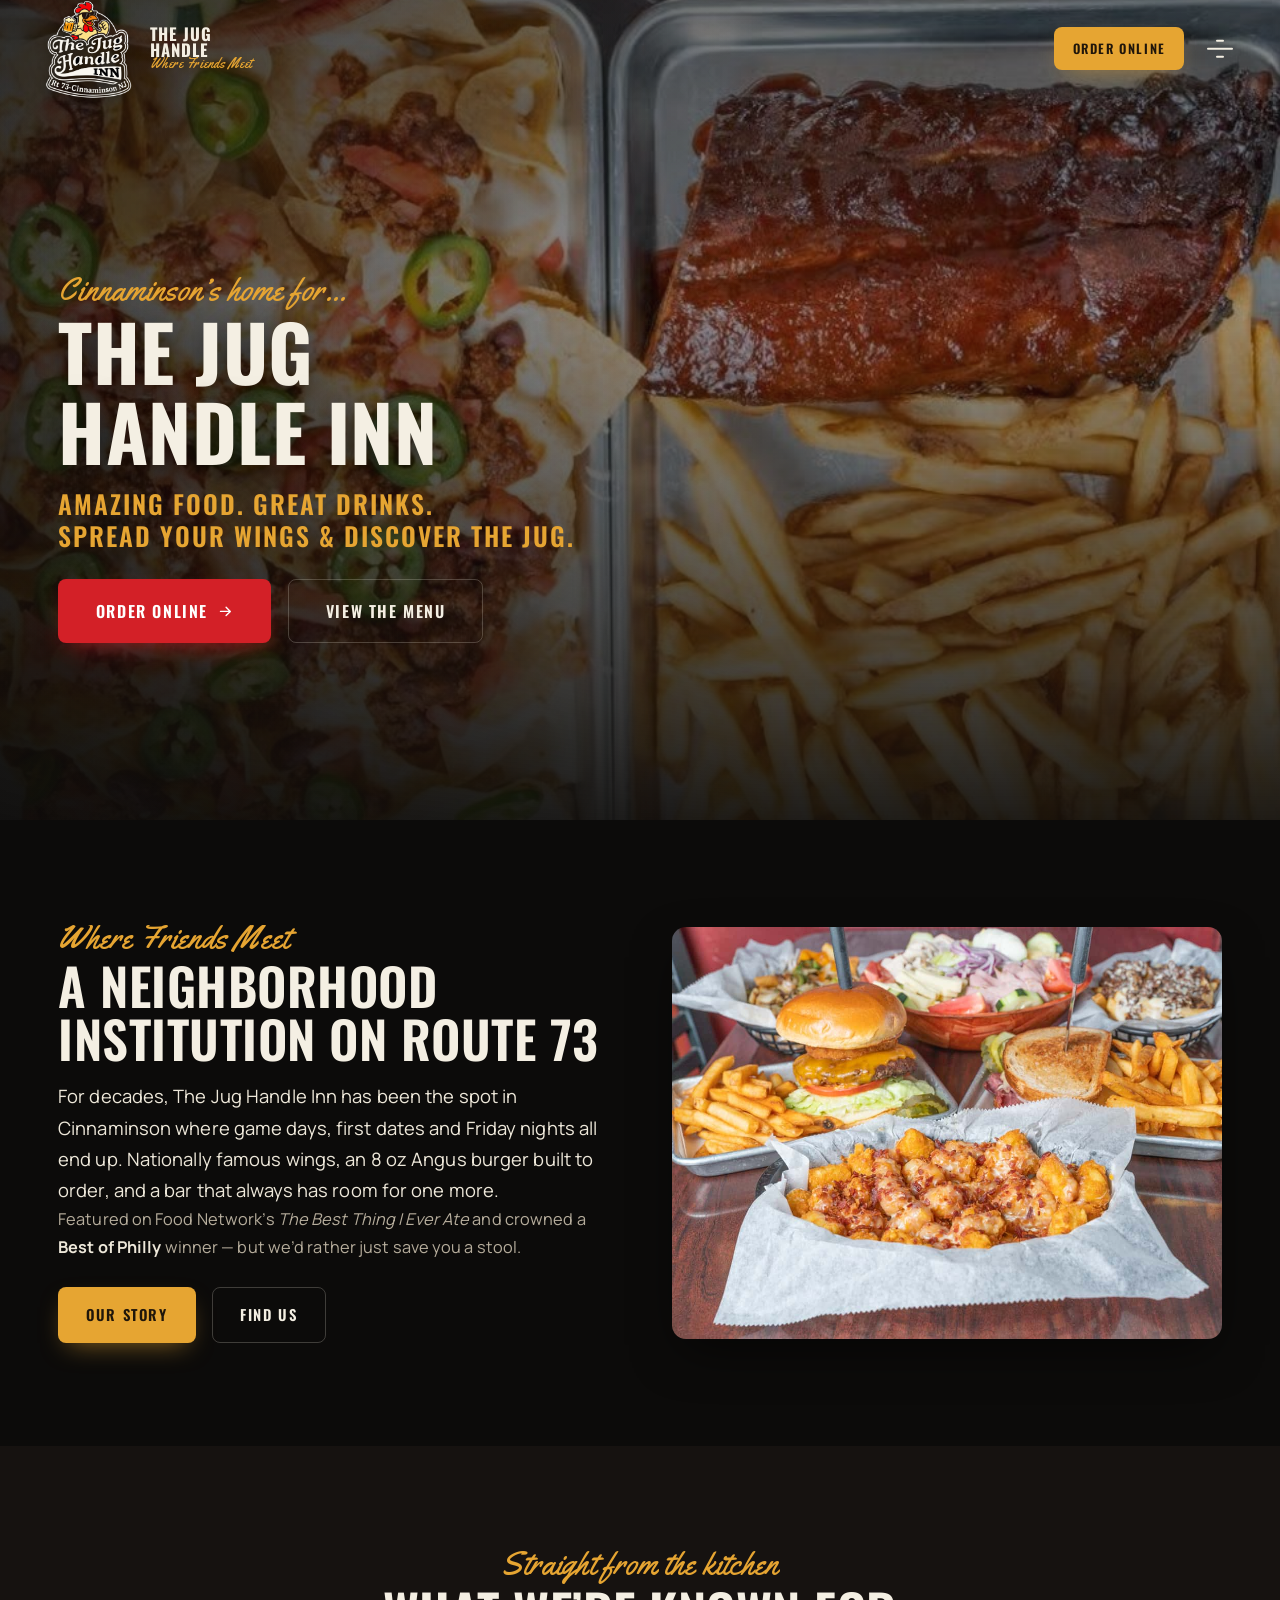
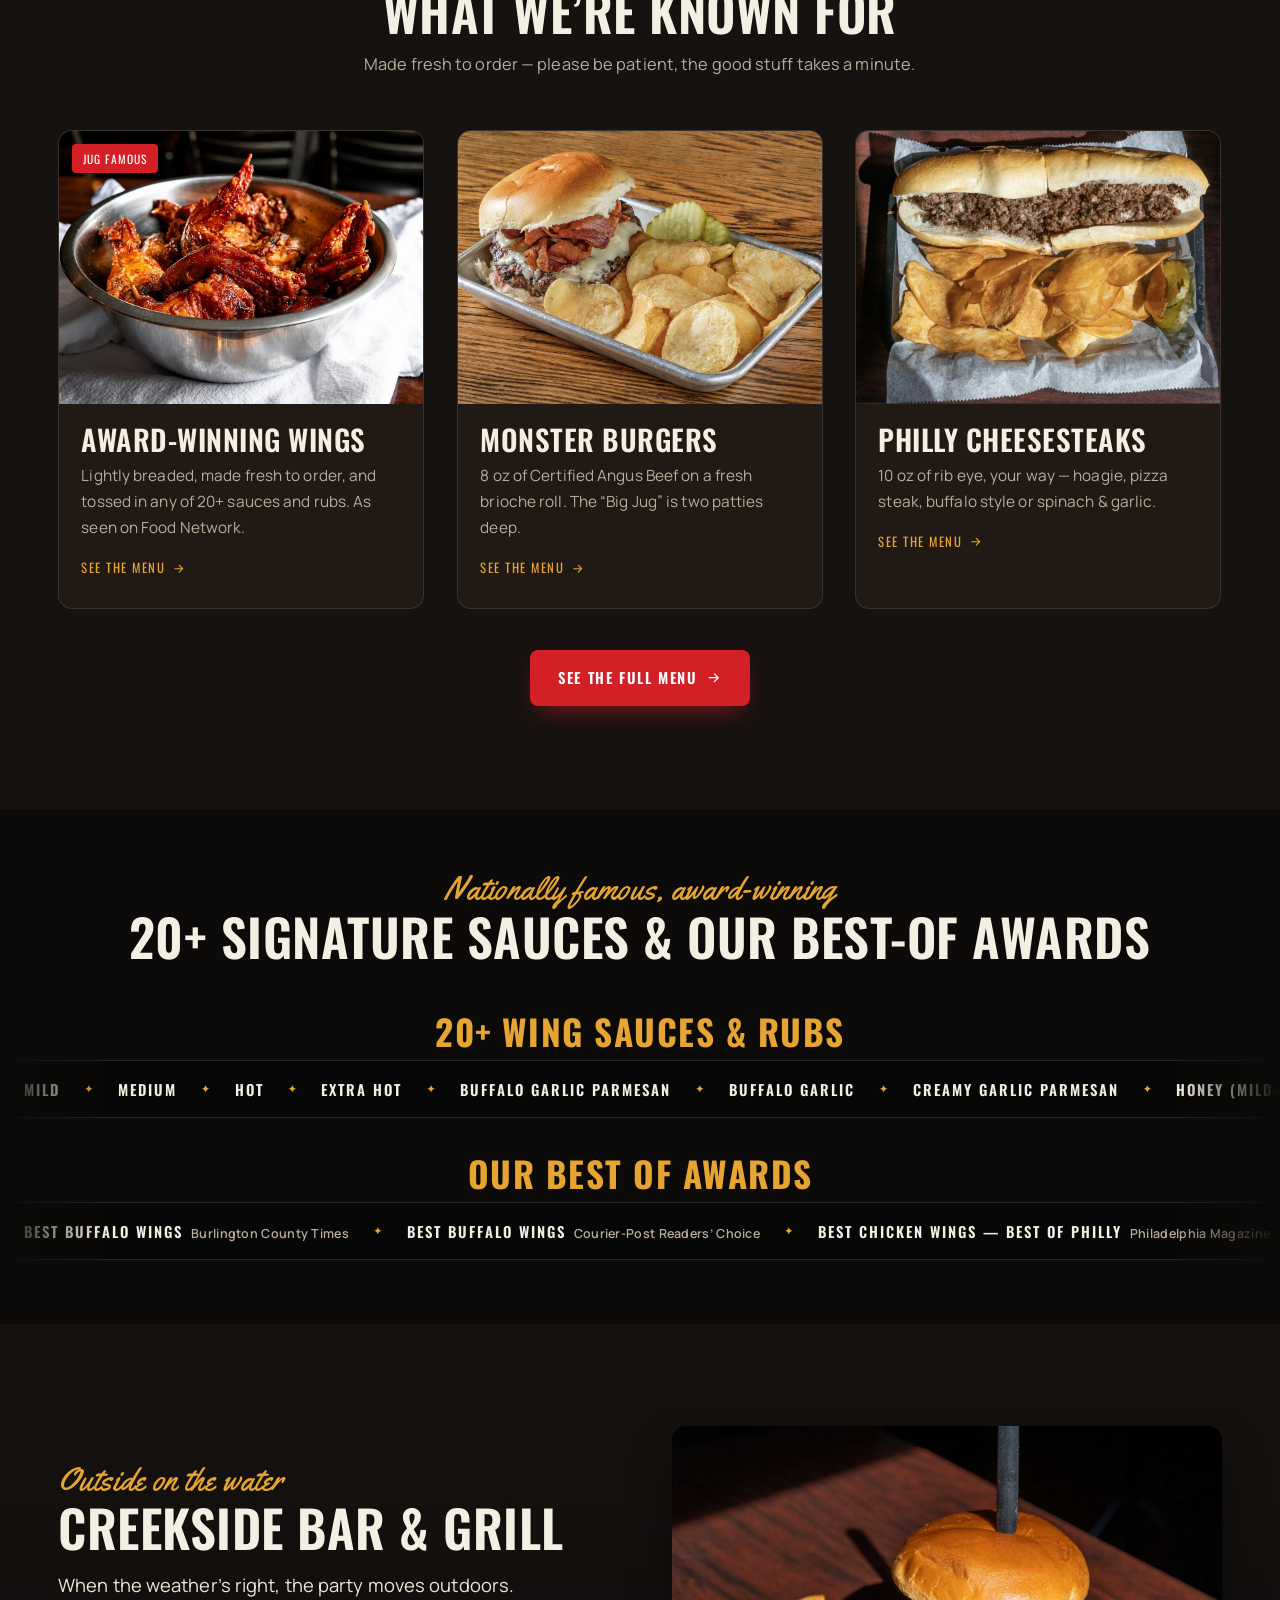
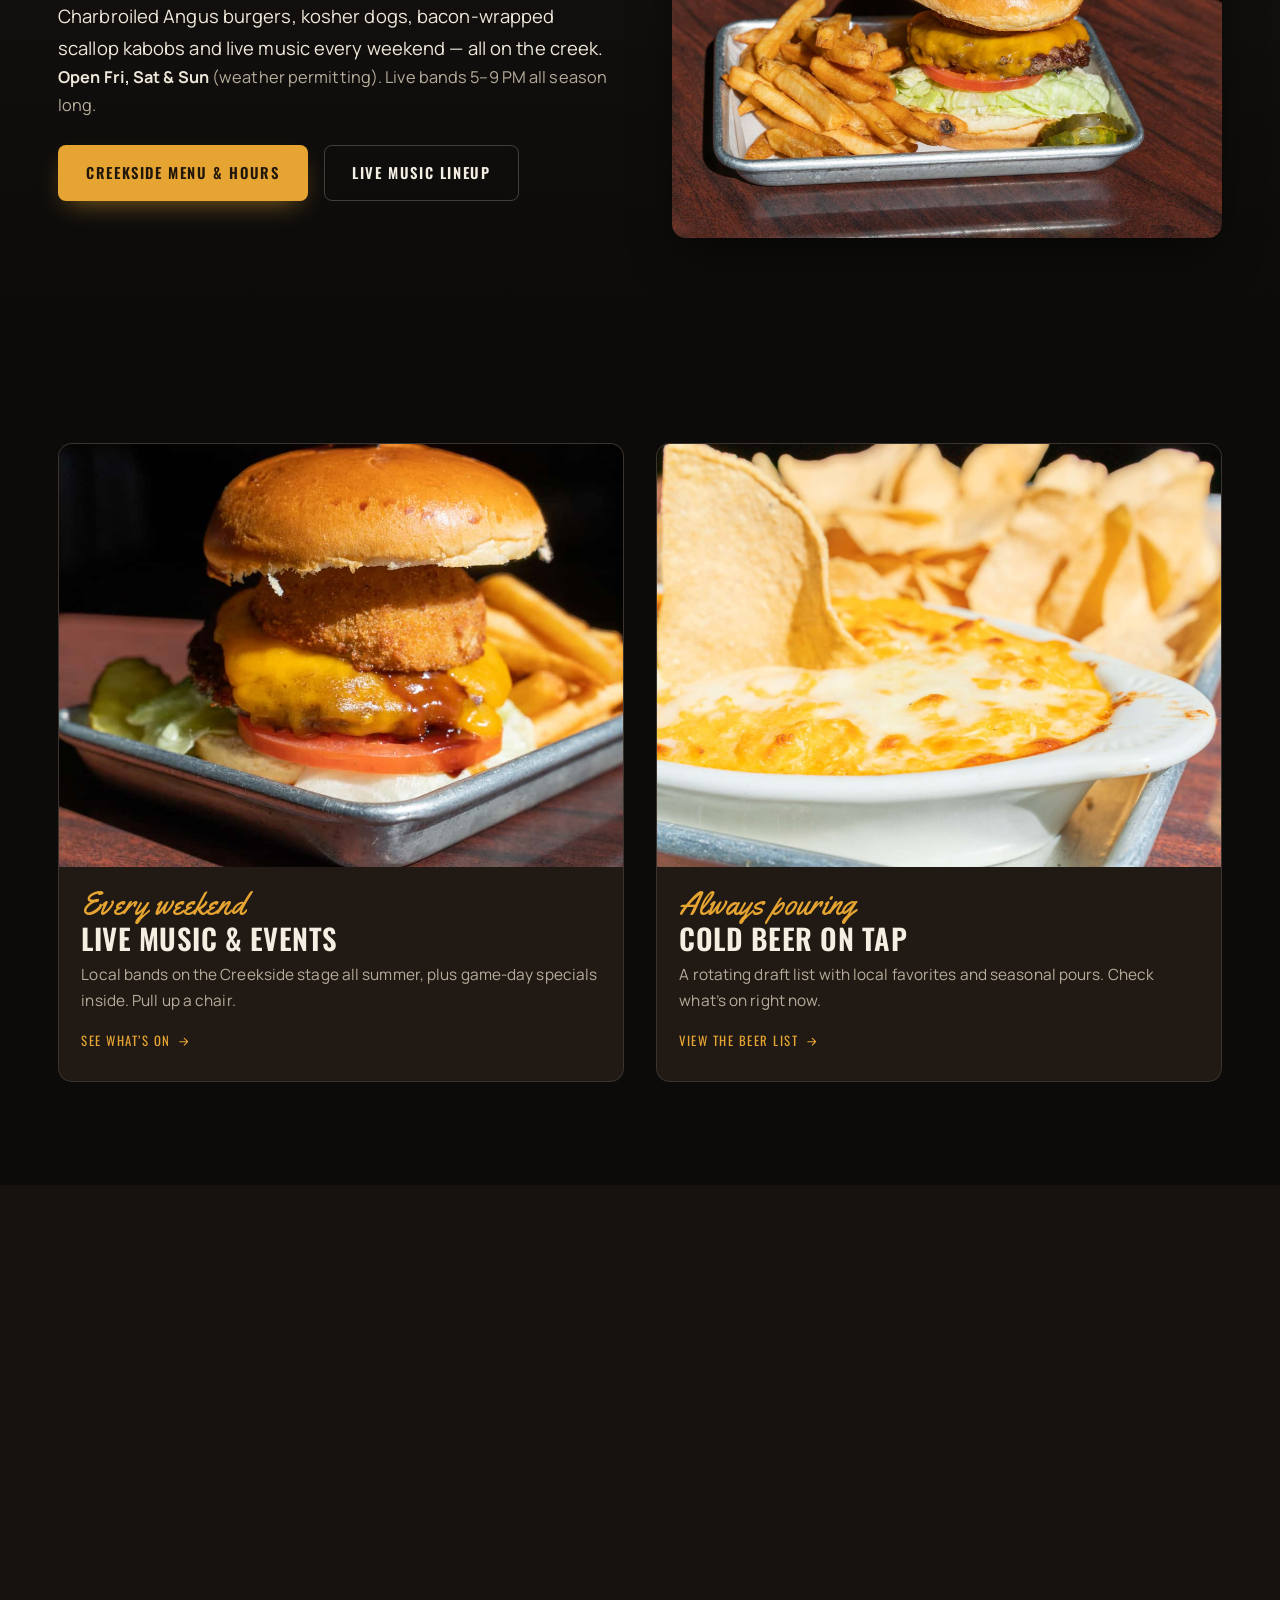
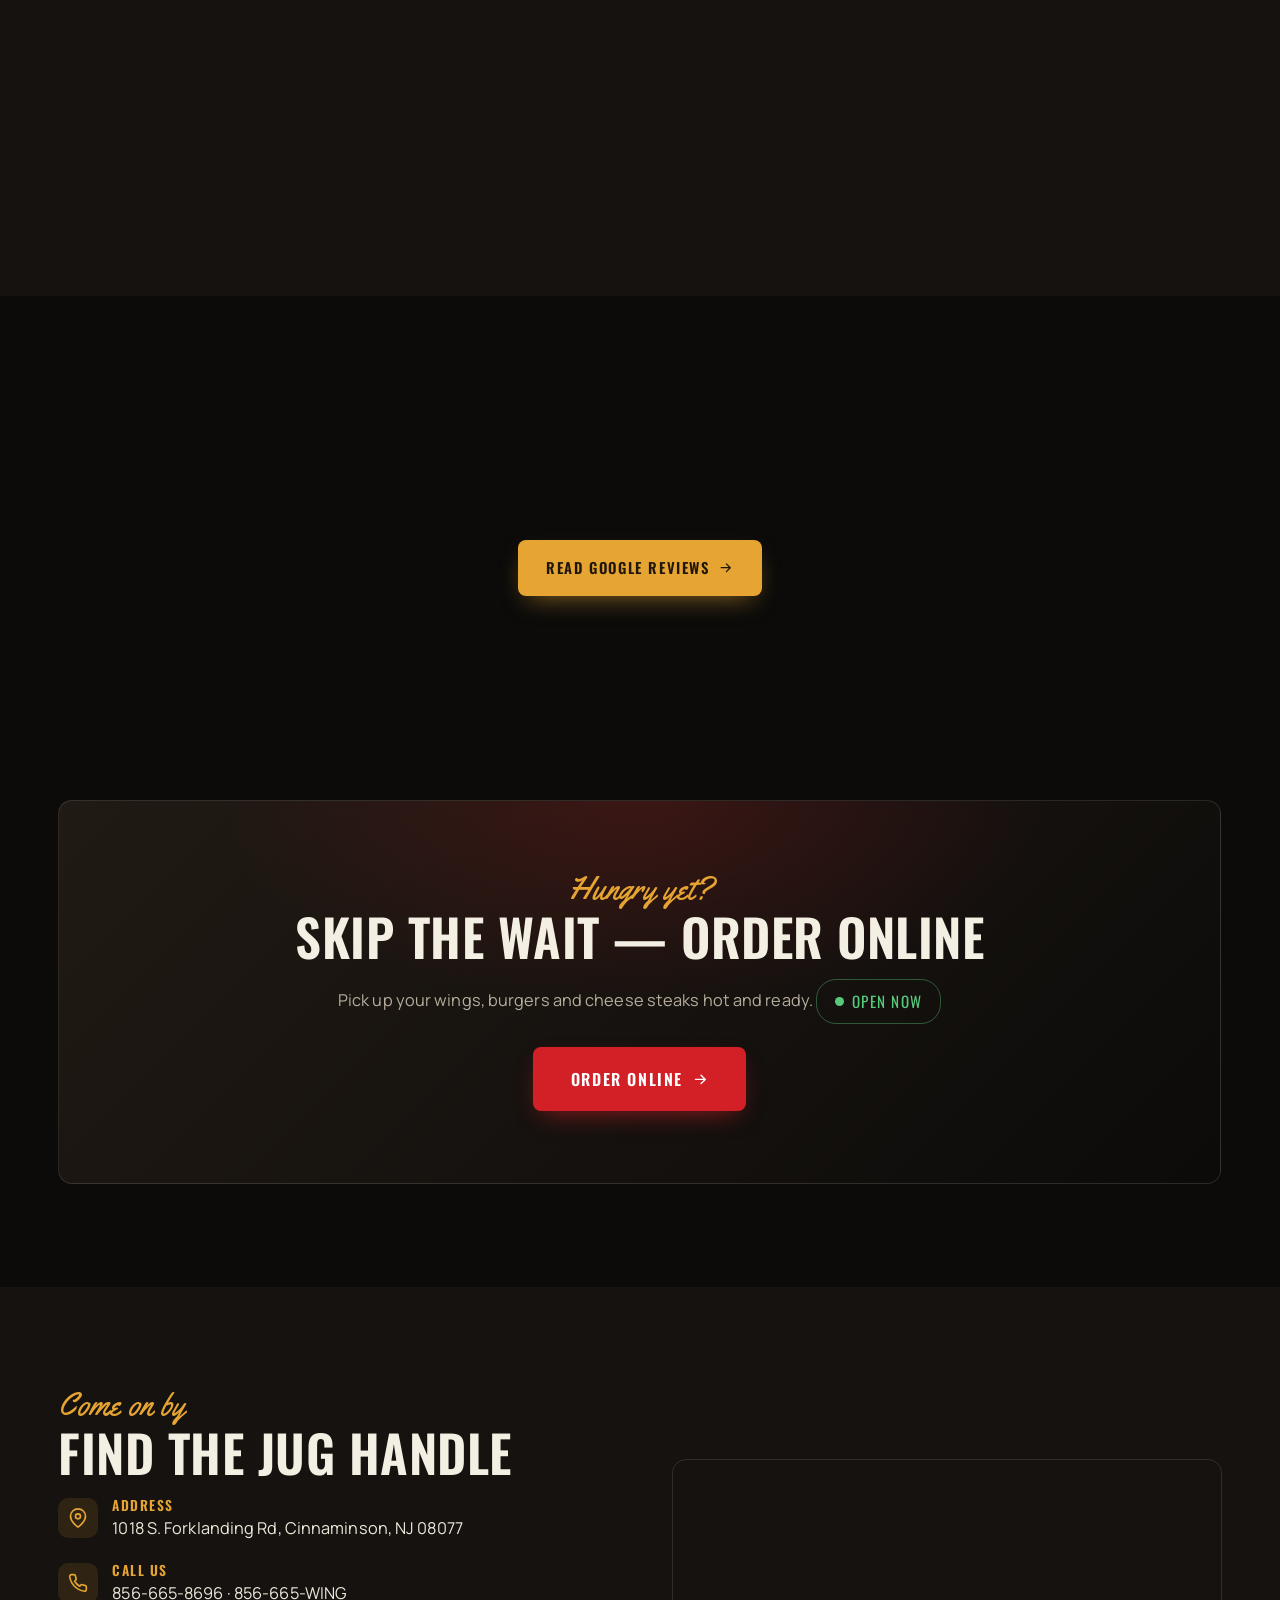
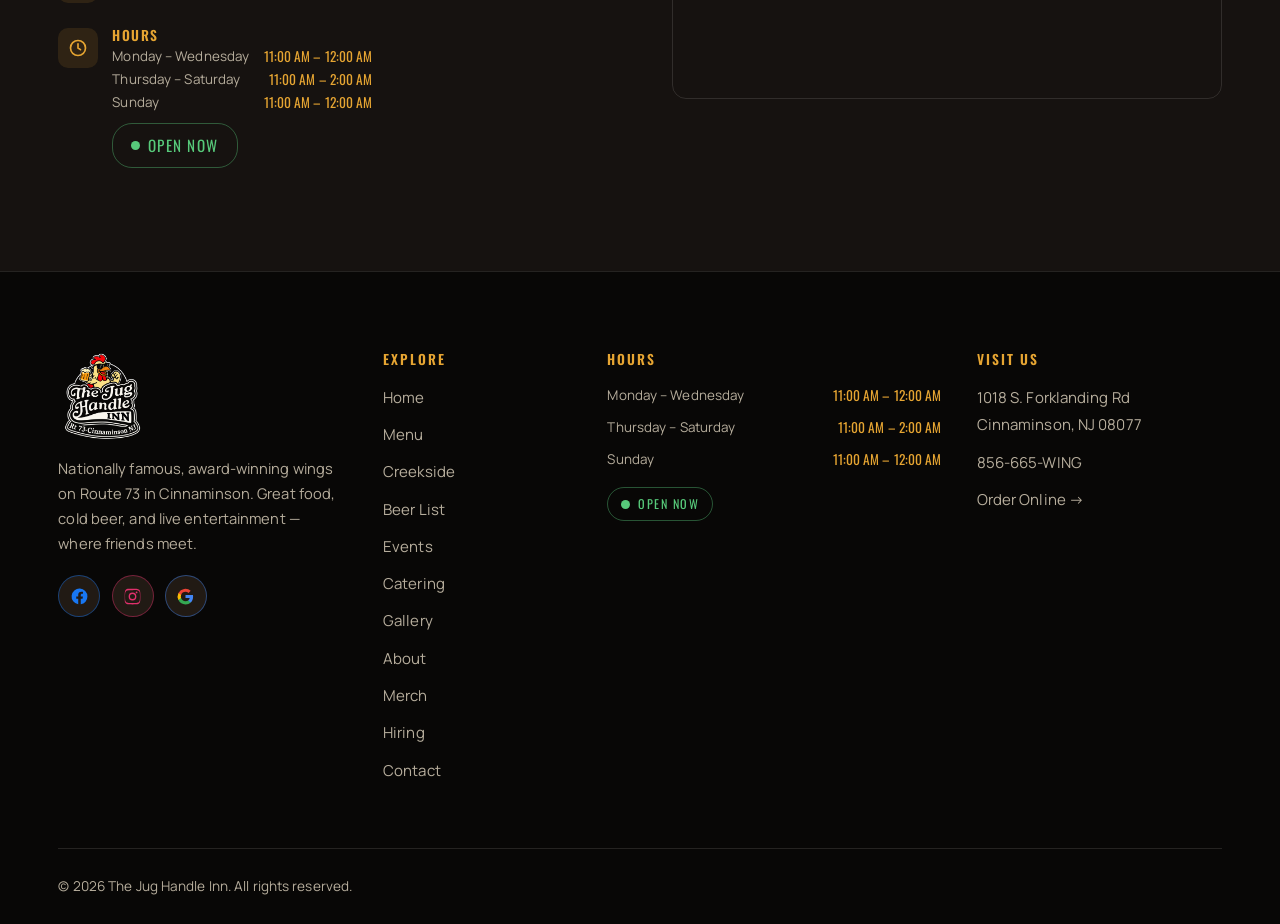
==== commit 12d19f13: "Ticker labels: drop 2012, uniform bigger gold titles Removed the 2012 number and made both ticker ti" ====
--- a/index.html
+++ b/index.html
@@ -32,7 +32,7 @@
   <link rel="preconnect" href="https://fonts.gstatic.com" crossorigin>
   <link href="https://fonts.googleapis.com/css2?family=Oswald:wght@300;400;500;600;700&family=Manrope:wght@400;500;600;700;800&family=Yellowtail&display=swap" rel="stylesheet">
 
-  <link rel="stylesheet" href="assets/css/style.css?v=20260630c">
+  <link rel="stylesheet" href="assets/css/style.css?v=20260630d">
 
   <script type="application/ld+json">{
   "@context":"https://schema.org",
@@ -156,7 +156,7 @@
     </div>
   </div>
   <div class="ticker-row" data-reveal aria-label="Awards">
-    <div class="ticker-row__label"><span class="ticker-row__num">2012</span><span class="ticker-row__cap">Our Best of Awards</span></div>
+    <div class="ticker-row__label"><span class="ticker-row__cap">Our Best of Awards</span></div>
     <div class="marquee marquee--reverse">
       <div class="marquee__track"><span class="marquee__group"><span class="marquee__item">Best Buffalo Wings <span class="marquee__src">Burlington County Times</span></span><span class="marquee__sep" aria-hidden="true">&#10022;</span><span class="marquee__item">Best Buffalo Wings <span class="marquee__src">Courier-Post Readers&rsquo; Choice</span></span><span class="marquee__sep" aria-hidden="true">&#10022;</span><span class="marquee__item">Best Chicken Wings &mdash; Best of Philly <span class="marquee__src">Philadelphia Magazine</span></span><span class="marquee__sep" aria-hidden="true">&#10022;</span><span class="marquee__item">Reader&rsquo;s Choice Best Wings <span class="marquee__src">SJ Magazine</span></span><span class="marquee__sep" aria-hidden="true">&#10022;</span><span class="marquee__item">Best Happy Hour &amp; Wings <span class="marquee__src">Burlington County Times</span></span><span class="marquee__sep" aria-hidden="true">&#10022;</span><span class="marquee__item">Best Bar <span class="marquee__src">Burlington County Times</span></span><span class="marquee__sep" aria-hidden="true">&#10022;</span><span class="marquee__item">Best Bar <span class="marquee__src">Courier-Post Readers&rsquo; Choice</span></span><span class="marquee__sep" aria-hidden="true">&#10022;</span><span class="marquee__item">Best Happy Hour <span class="marquee__src">Burlington County Times</span></span><span class="marquee__sep" aria-hidden="true">&#10022;</span><span class="marquee__item">Best BBQ <span class="marquee__src">Burlington County Times</span></span><span class="marquee__sep" aria-hidden="true">&#10022;</span><span class="marquee__item">One of the Best Sports Bars <span class="marquee__src">Burlington County Times</span></span><span class="marquee__sep" aria-hidden="true">&#10022;</span><span class="marquee__item">Best Bartenders <span class="marquee__src">Courier-Post Readers&rsquo; Choice</span></span><span class="marquee__sep" aria-hidden="true">&#10022;</span><span class="marquee__item">Best Nachos <span class="marquee__src">South Jersey Best of the Best</span></span><span class="marquee__sep" aria-hidden="true">&#10022;</span><span class="marquee__item">Best Tater Tots <span class="marquee__src">South Jersey Magazine Best of the Best</span></span><span class="marquee__sep" aria-hidden="true">&#10022;</span></span><span class="marquee__group" aria-hidden="true"><span class="marquee__item">Best Buffalo Wings <span class="marquee__src">Burlington County Times</span></span><span class="marquee__sep" aria-hidden="true">&#10022;</span><span class="marquee__item">Best Buffalo Wings <span class="marquee__src">Courier-Post Readers&rsquo; Choice</span></span><span class="marquee__sep" aria-hidden="true">&#10022;</span><span class="marquee__item">Best Chicken Wings &mdash; Best of Philly <span class="marquee__src">Philadelphia Magazine</span></span><span class="marquee__sep" aria-hidden="true">&#10022;</span><span class="marquee__item">Reader&rsquo;s Choice Best Wings <span class="marquee__src">SJ Magazine</span></span><span class="marquee__sep" aria-hidden="true">&#10022;</span><span class="marquee__item">Best Happy Hour &amp; Wings <span class="marquee__src">Burlington County Times</span></span><span class="marquee__sep" aria-hidden="true">&#10022;</span><span class="marquee__item">Best Bar <span class="marquee__src">Burlington County Times</span></span><span class="marquee__sep" aria-hidden="true">&#10022;</span><span class="marquee__item">Best Bar <span class="marquee__src">Courier-Post Readers&rsquo; Choice</span></span><span class="marquee__sep" aria-hidden="true">&#10022;</span><span class="marquee__item">Best Happy Hour <span class="marquee__src">Burlington County Times</span></span><span class="marquee__sep" aria-hidden="true">&#10022;</span><span class="marquee__item">Best BBQ <span class="marquee__src">Burlington County Times</span></span><span class="marquee__sep" aria-hidden="true">&#10022;</span><span class="marquee__item">One of the Best Sports Bars <span class="marquee__src">Burlington County Times</span></span><span class="marquee__sep" aria-hidden="true">&#10022;</span><span class="marquee__item">Best Bartenders <span class="marquee__src">Courier-Post Readers&rsquo; Choice</span></span><span class="marquee__sep" aria-hidden="true">&#10022;</span><span class="marquee__item">Best Nachos <span class="marquee__src">South Jersey Best of the Best</span></span><span class="marquee__sep" aria-hidden="true">&#10022;</span><span class="marquee__item">Best Tater Tots <span class="marquee__src">South Jersey Magazine Best of the Best</span></span><span class="marquee__sep" aria-hidden="true">&#10022;</span></span></div>
     </div>
@@ -338,6 +338,6 @@
 </footer>
 
 <button class="to-top" aria-label="Back to top"><svg viewBox="0 0 24 24" fill="none" stroke="currentColor" stroke-width="2.4" stroke-linecap="round" stroke-linejoin="round"><path d="M12 19V5M6 11l6-6 6 6"/></svg></button>
-<script src="assets/js/main.js?v=20260630c"></script>
+<script src="assets/js/main.js?v=20260630d"></script>
 </body>
 </html>
--- a/assets/css/style.css
+++ b/assets/css/style.css
@@ -570,8 +570,12 @@
   display: flex; align-items: baseline; justify-content: center; gap: .55rem;
   padding: 0 1rem .7rem; background: transparent; color: inherit;
 }
-.ticker-row__num { font-family: var(--font-display); font-weight: 700; font-size: 2rem; line-height: 1; color: var(--secondary); }
-.ticker-row__cap { font-family: var(--font-display); text-transform: uppercase; letter-spacing: 2px; font-size: .85rem; color: var(--text-soft); }
+.ticker-row__num,
+.ticker-row__cap {
+  font-family: var(--font-display); font-weight: 700; line-height: 1;
+  font-size: clamp(1.5rem, 3.8vw, 2.2rem);
+  text-transform: uppercase; letter-spacing: 1.5px; color: var(--secondary);
+}
 .ticker-row .marquee {
   min-width: 0; margin-top: 0;
   border-top: 1px solid var(--border); border-bottom: 1px solid var(--border);
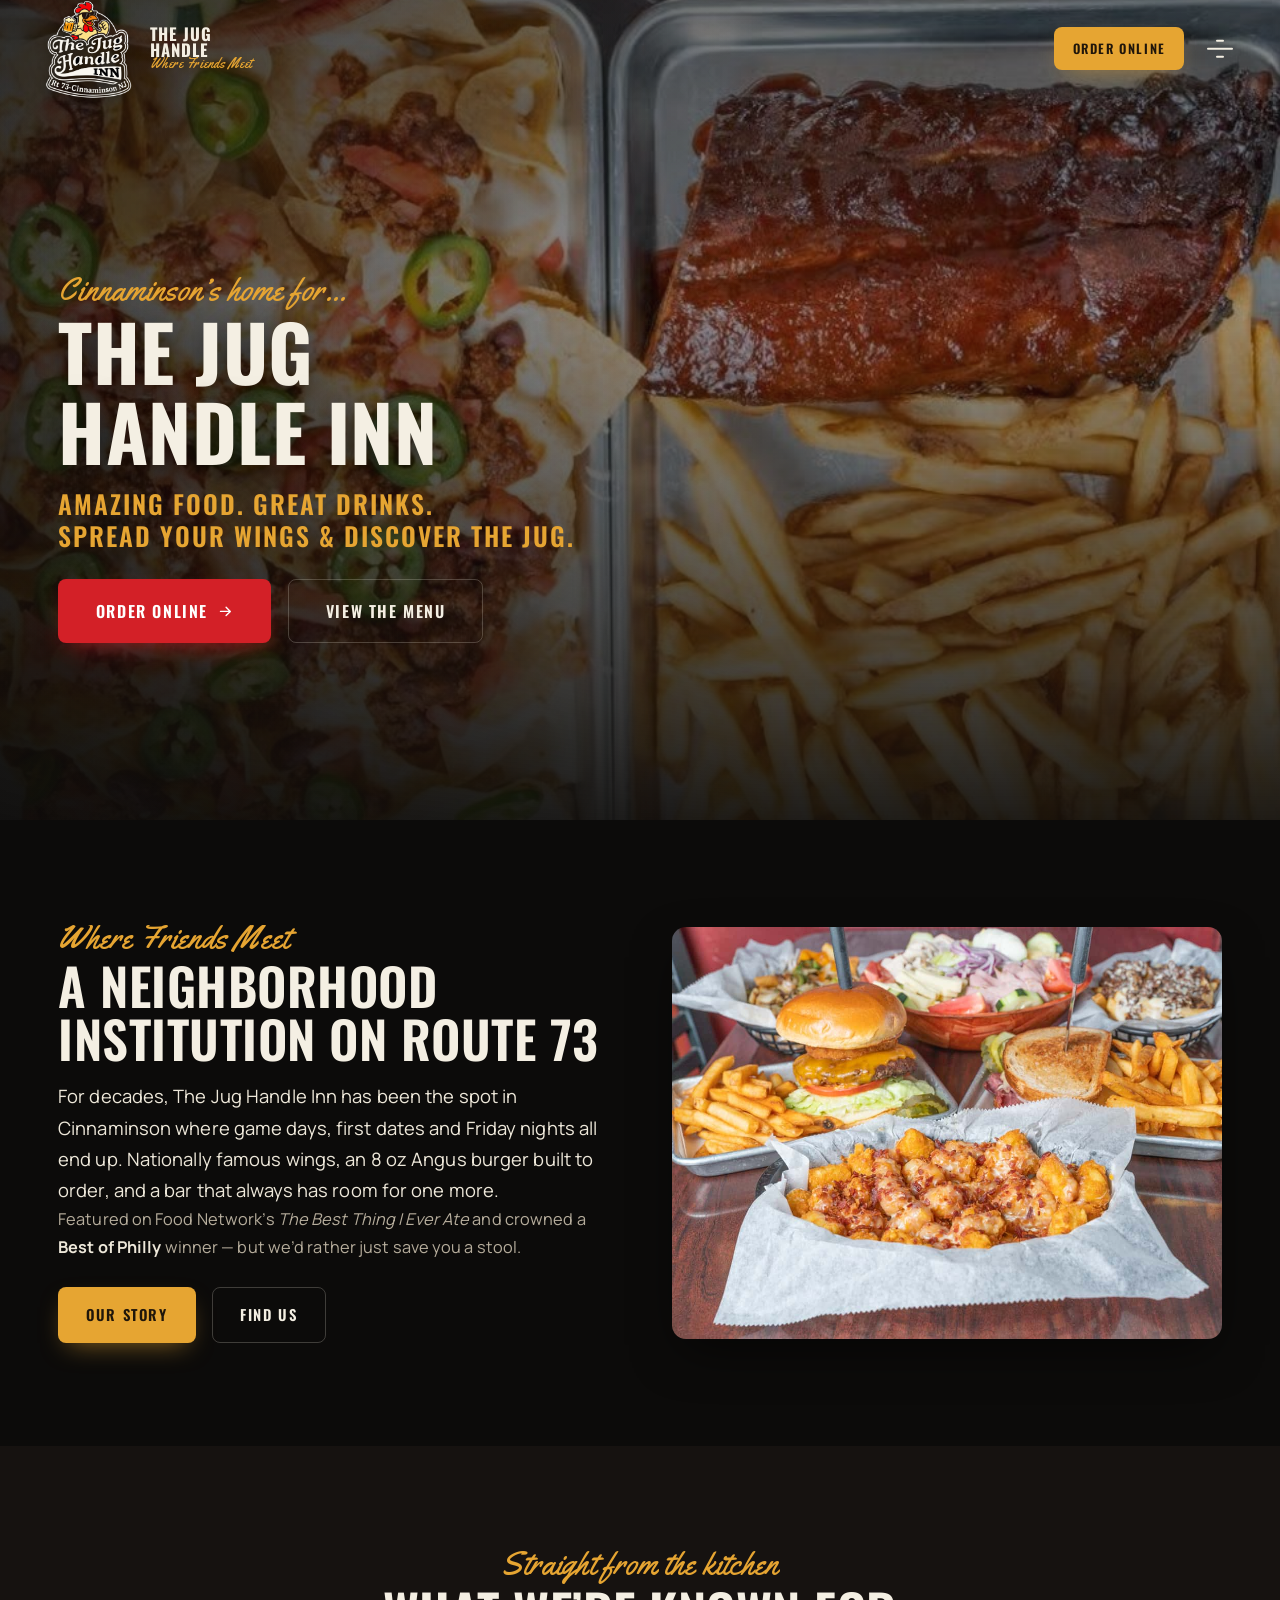
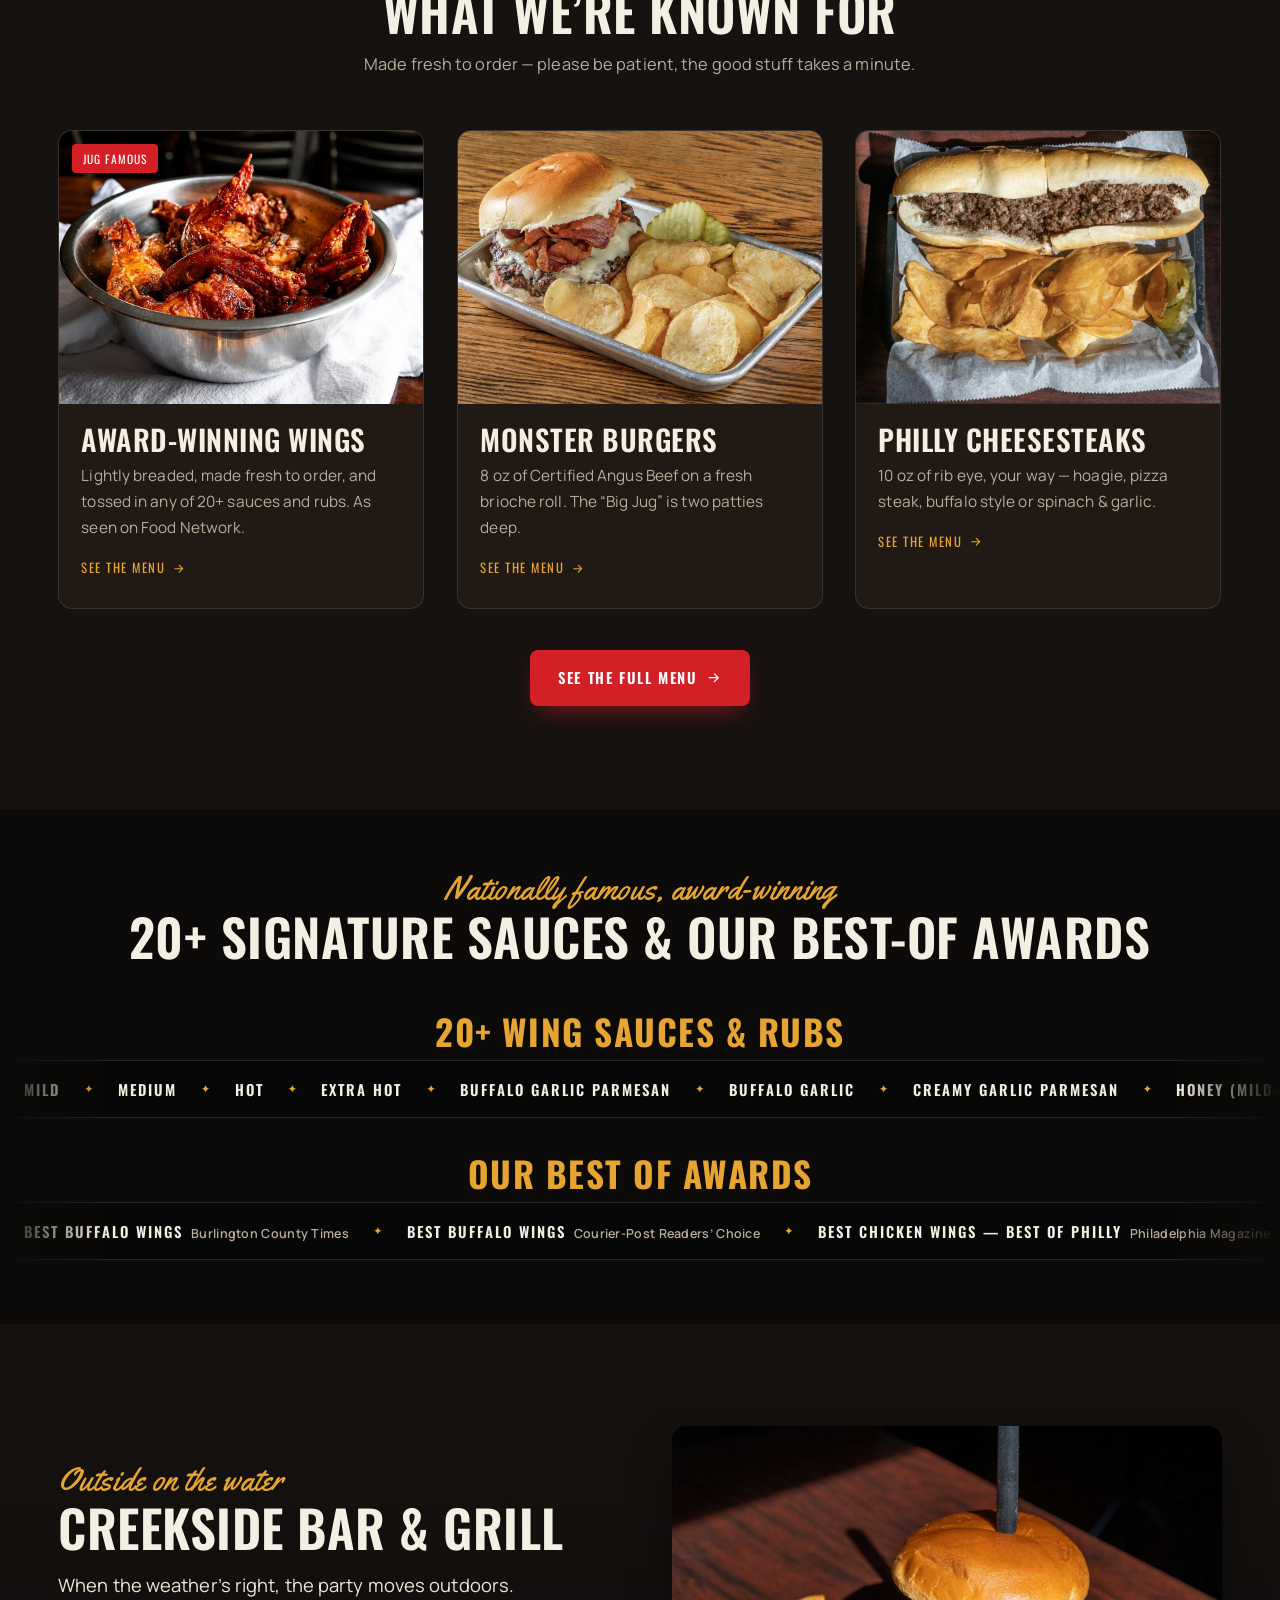
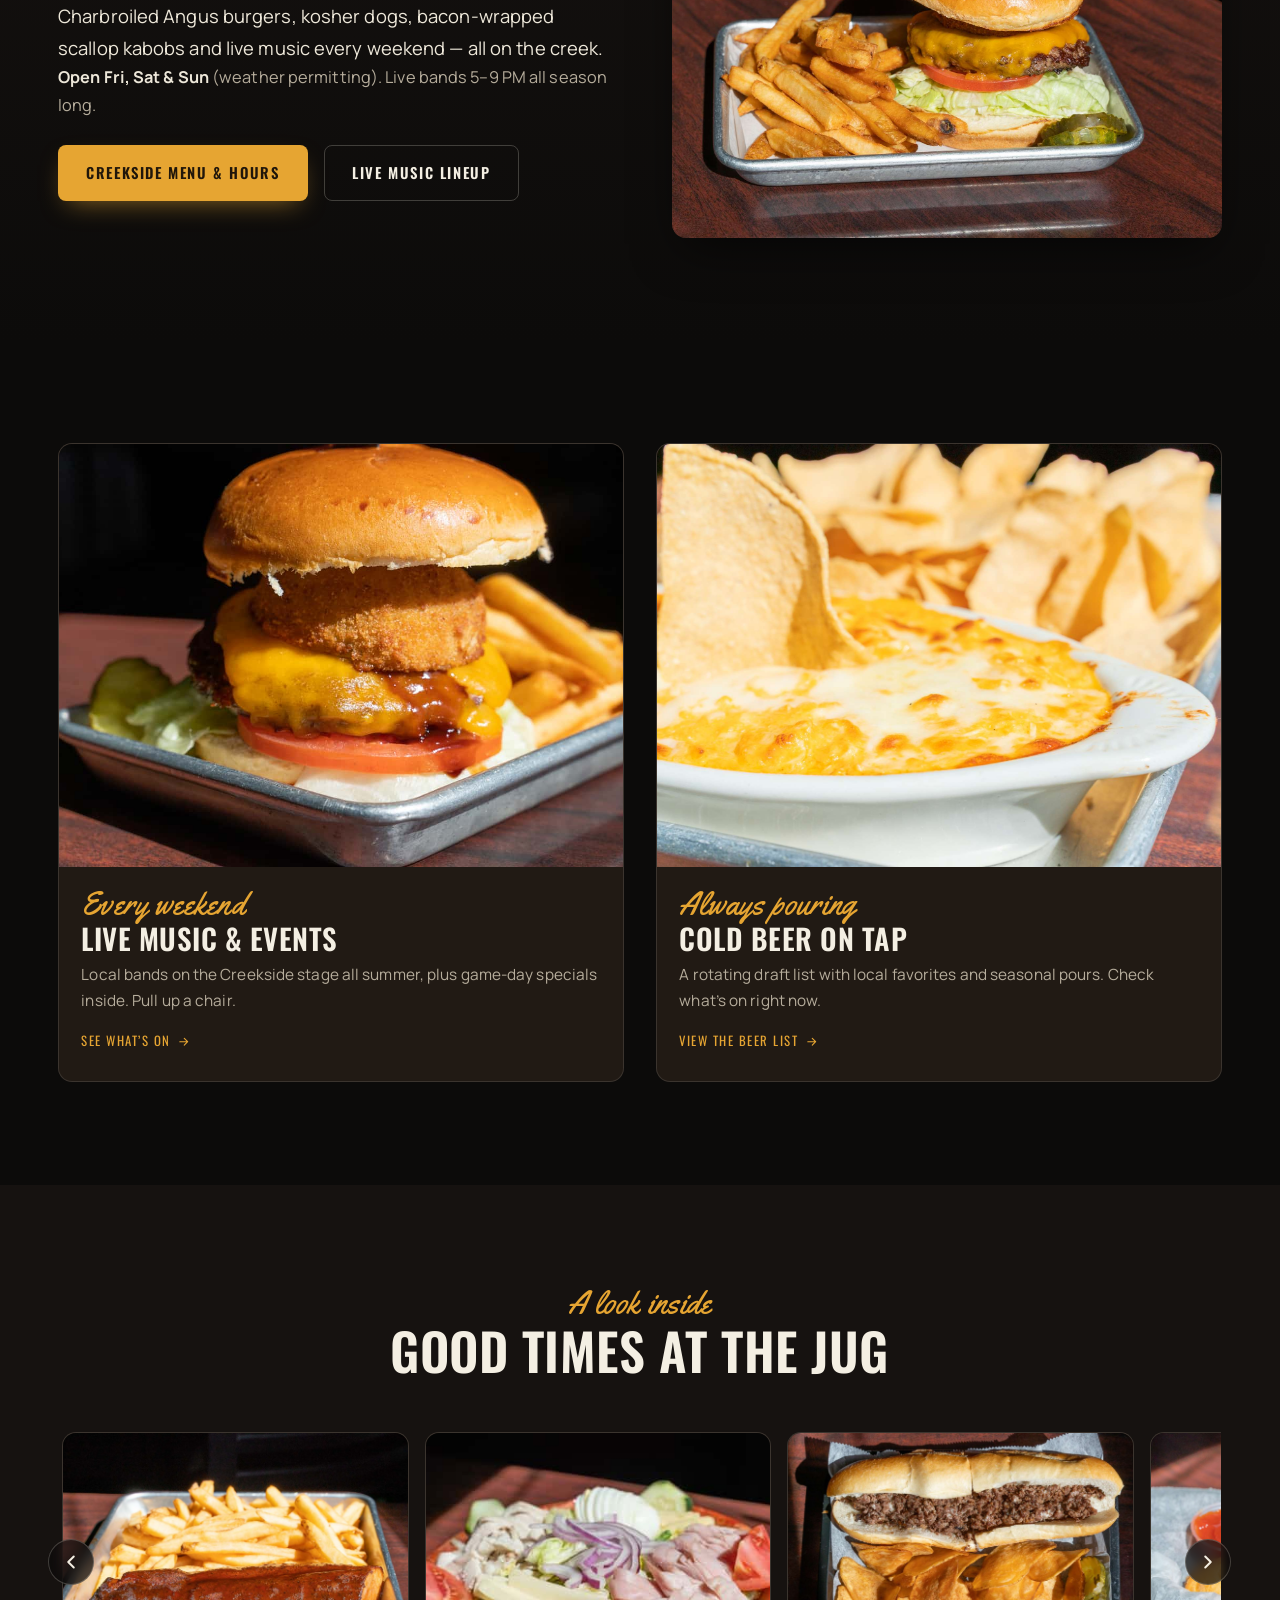
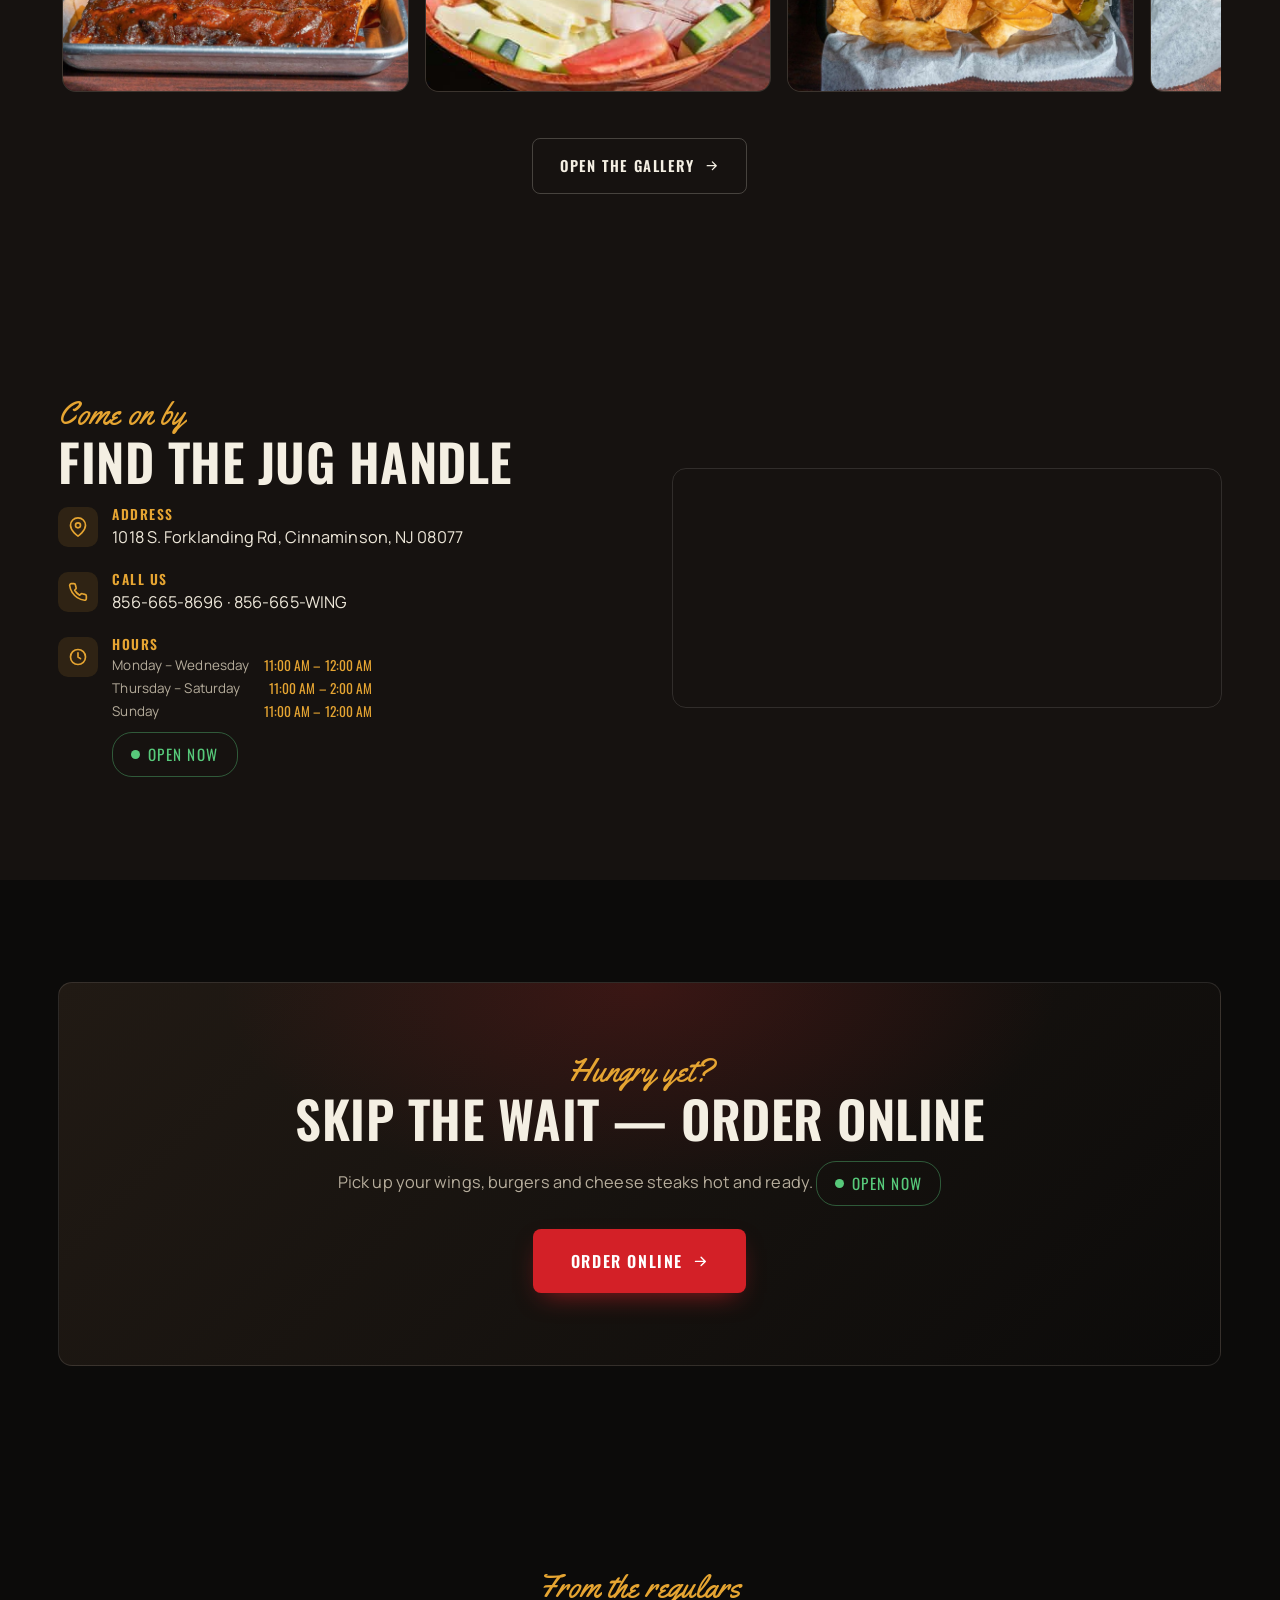
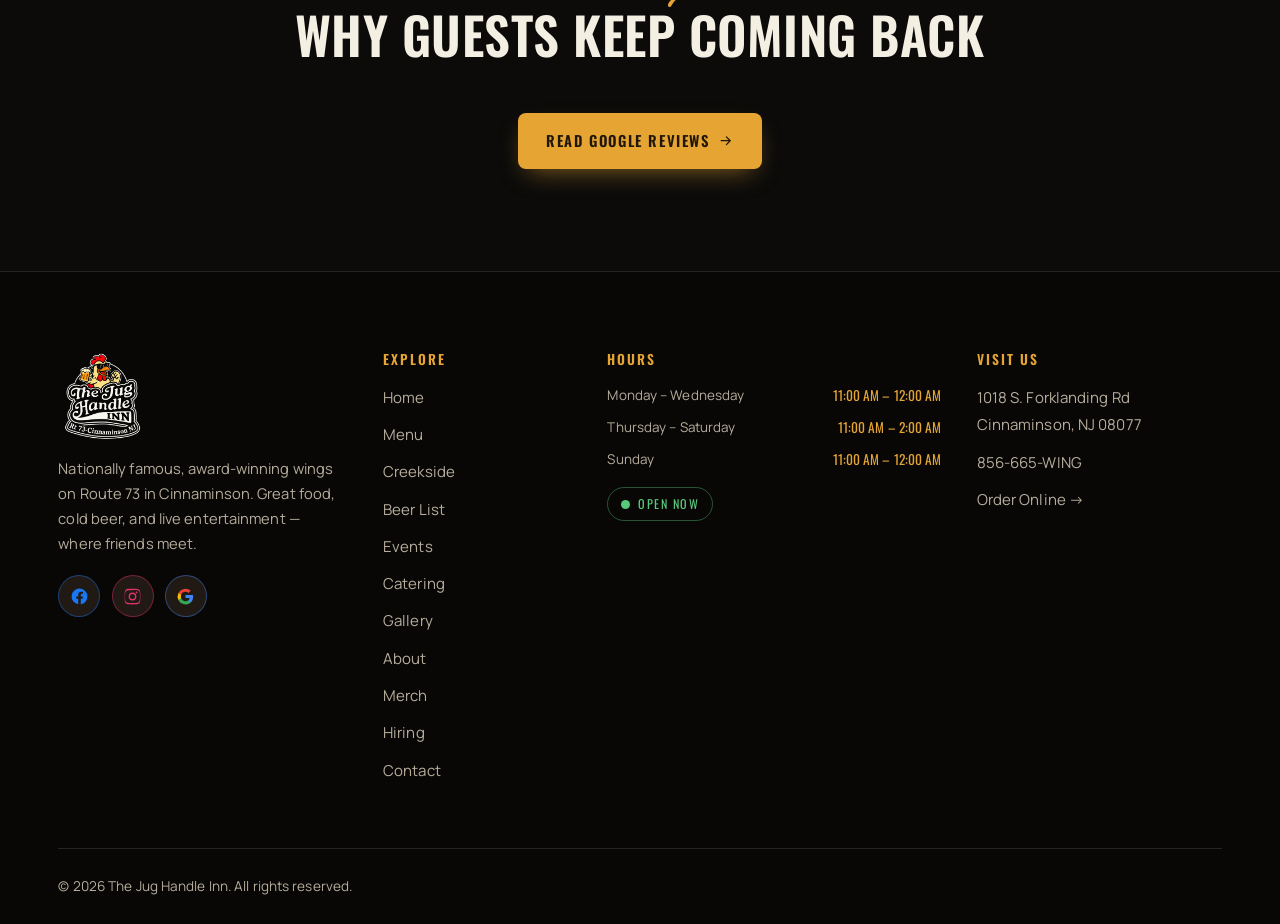
==== commit caad0e23: "Swap home Find-The-Jug (map) and reviews section order Moved 'Come on by / Find The Jug Handle' abov" ====
--- a/index.html
+++ b/index.html
@@ -230,36 +230,6 @@
   </div>
 </section>
 
-<!-- ===== TESTIMONIALS ===== -->
-<section class="section">
-  <div class="container">
-    <div class="section-head center" data-reveal>
-      <span class="eyebrow">From the regulars</span>
-      <h2>Why guests keep coming back</h2>
-    </div>
-    <div data-reveal>
-      <!-- Review Pixel -->
-      <script type="text/javascript">
-      !function(){var e,t=document;e=function(){if(window.EMRPixel)return console.info("EMR: Pixel already loaded");var e=t.createElement("script");e.defer=!0,e.src="https://cdn2.revw.me/js/pixel.js?t="+864e5*Math.ceil(new Date/864e5);var n=t.getElementsByTagName("script")[0];n.charset="utf-8",n.parentNode.insertBefore(e,n),e.onload=function(){EMRPixel.init("digitalone.reviews",40)}},"interactive"===t.readyState||"complete"===t.readyState?e():t.addEventListener("DOMContentLoaded",e)}();
-      </script><emr-simple-carousel widget-id="116f8617-e60f-4faa-97b6-4a002f8be0ff"></emr-simple-carousel>
-      <!-- Review Pixel End -->
-    </div>
-    <div class="text-center mt-2" data-reveal><a class="btn btn--gold" href="https://share.google/TAHXh9fkQX0eW2FaK" target="_blank" rel="noopener">Read Google reviews <svg viewBox="0 0 24 24" fill="none" stroke="currentColor" stroke-width="2" stroke-linecap="round" stroke-linejoin="round"><path d="M5 12h14M13 6l6 6-6 6"/></svg></a></div>
-  </div>
-</section>
-
-<!-- ===== CTA ===== -->
-<section class="section">
-  <div class="container">
-    <div class="callout" data-reveal>
-      <span class="eyebrow">Hungry yet?</span>
-      <h2>Skip the wait — order online</h2>
-      <p class="measure mx-auto">Pick up your wings, burgers and cheese steaks hot and ready. <span class="status status--lg" data-status><span class="status__dot"></span><span class="status__text">Checking…</span></span></p>
-      <a class="btn btn--primary btn--lg" href="https://online.skytab.com/7696057f402aea3ac30bc4868bea2866/order-settings" target="_blank" rel="noopener">Order Online <svg viewBox="0 0 24 24" fill="none" stroke="currentColor" stroke-width="2" stroke-linecap="round" stroke-linejoin="round"><path d="M5 12h14M13 6l6 6-6 6"/></svg></a>
-    </div>
-  </div>
-</section>
-
 <!-- ===== MAP ===== -->
 <section class="section section--wood">
   <div class="container">
@@ -275,6 +245,36 @@
       </div>
       <div class="map-embed" data-reveal><iframe title="Map to The Jug Handle Inn" src="https://www.google.com/maps?q=The+Jug+Handle+Inn,+1018+S+Forklanding+Rd,+Cinnaminson,+NJ+08077&output=embed" loading="lazy" referrerpolicy="no-referrer-when-downgrade" allowfullscreen></iframe></div>
     </div>
+  </div>
+</section>
+
+<!-- ===== CTA ===== -->
+<section class="section">
+  <div class="container">
+    <div class="callout" data-reveal>
+      <span class="eyebrow">Hungry yet?</span>
+      <h2>Skip the wait — order online</h2>
+      <p class="measure mx-auto">Pick up your wings, burgers and cheese steaks hot and ready. <span class="status status--lg" data-status><span class="status__dot"></span><span class="status__text">Checking…</span></span></p>
+      <a class="btn btn--primary btn--lg" href="https://online.skytab.com/7696057f402aea3ac30bc4868bea2866/order-settings" target="_blank" rel="noopener">Order Online <svg viewBox="0 0 24 24" fill="none" stroke="currentColor" stroke-width="2" stroke-linecap="round" stroke-linejoin="round"><path d="M5 12h14M13 6l6 6-6 6"/></svg></a>
+    </div>
+  </div>
+</section>
+
+<!-- ===== TESTIMONIALS ===== -->
+<section class="section">
+  <div class="container">
+    <div class="section-head center" data-reveal>
+      <span class="eyebrow">From the regulars</span>
+      <h2>Why guests keep coming back</h2>
+    </div>
+    <div data-reveal>
+      <!-- Review Pixel -->
+      <script type="text/javascript">
+      !function(){var e,t=document;e=function(){if(window.EMRPixel)return console.info("EMR: Pixel already loaded");var e=t.createElement("script");e.defer=!0,e.src="https://cdn2.revw.me/js/pixel.js?t="+864e5*Math.ceil(new Date/864e5);var n=t.getElementsByTagName("script")[0];n.charset="utf-8",n.parentNode.insertBefore(e,n),e.onload=function(){EMRPixel.init("digitalone.reviews",40)}},"interactive"===t.readyState||"complete"===t.readyState?e():t.addEventListener("DOMContentLoaded",e)}();
+      </script><emr-simple-carousel widget-id="116f8617-e60f-4faa-97b6-4a002f8be0ff"></emr-simple-carousel>
+      <!-- Review Pixel End -->
+    </div>
+    <div class="text-center mt-2" data-reveal><a class="btn btn--gold" href="https://share.google/TAHXh9fkQX0eW2FaK" target="_blank" rel="noopener">Read Google reviews <svg viewBox="0 0 24 24" fill="none" stroke="currentColor" stroke-width="2" stroke-linecap="round" stroke-linejoin="round"><path d="M5 12h14M13 6l6 6-6 6"/></svg></a></div>
   </div>
 </section>
 
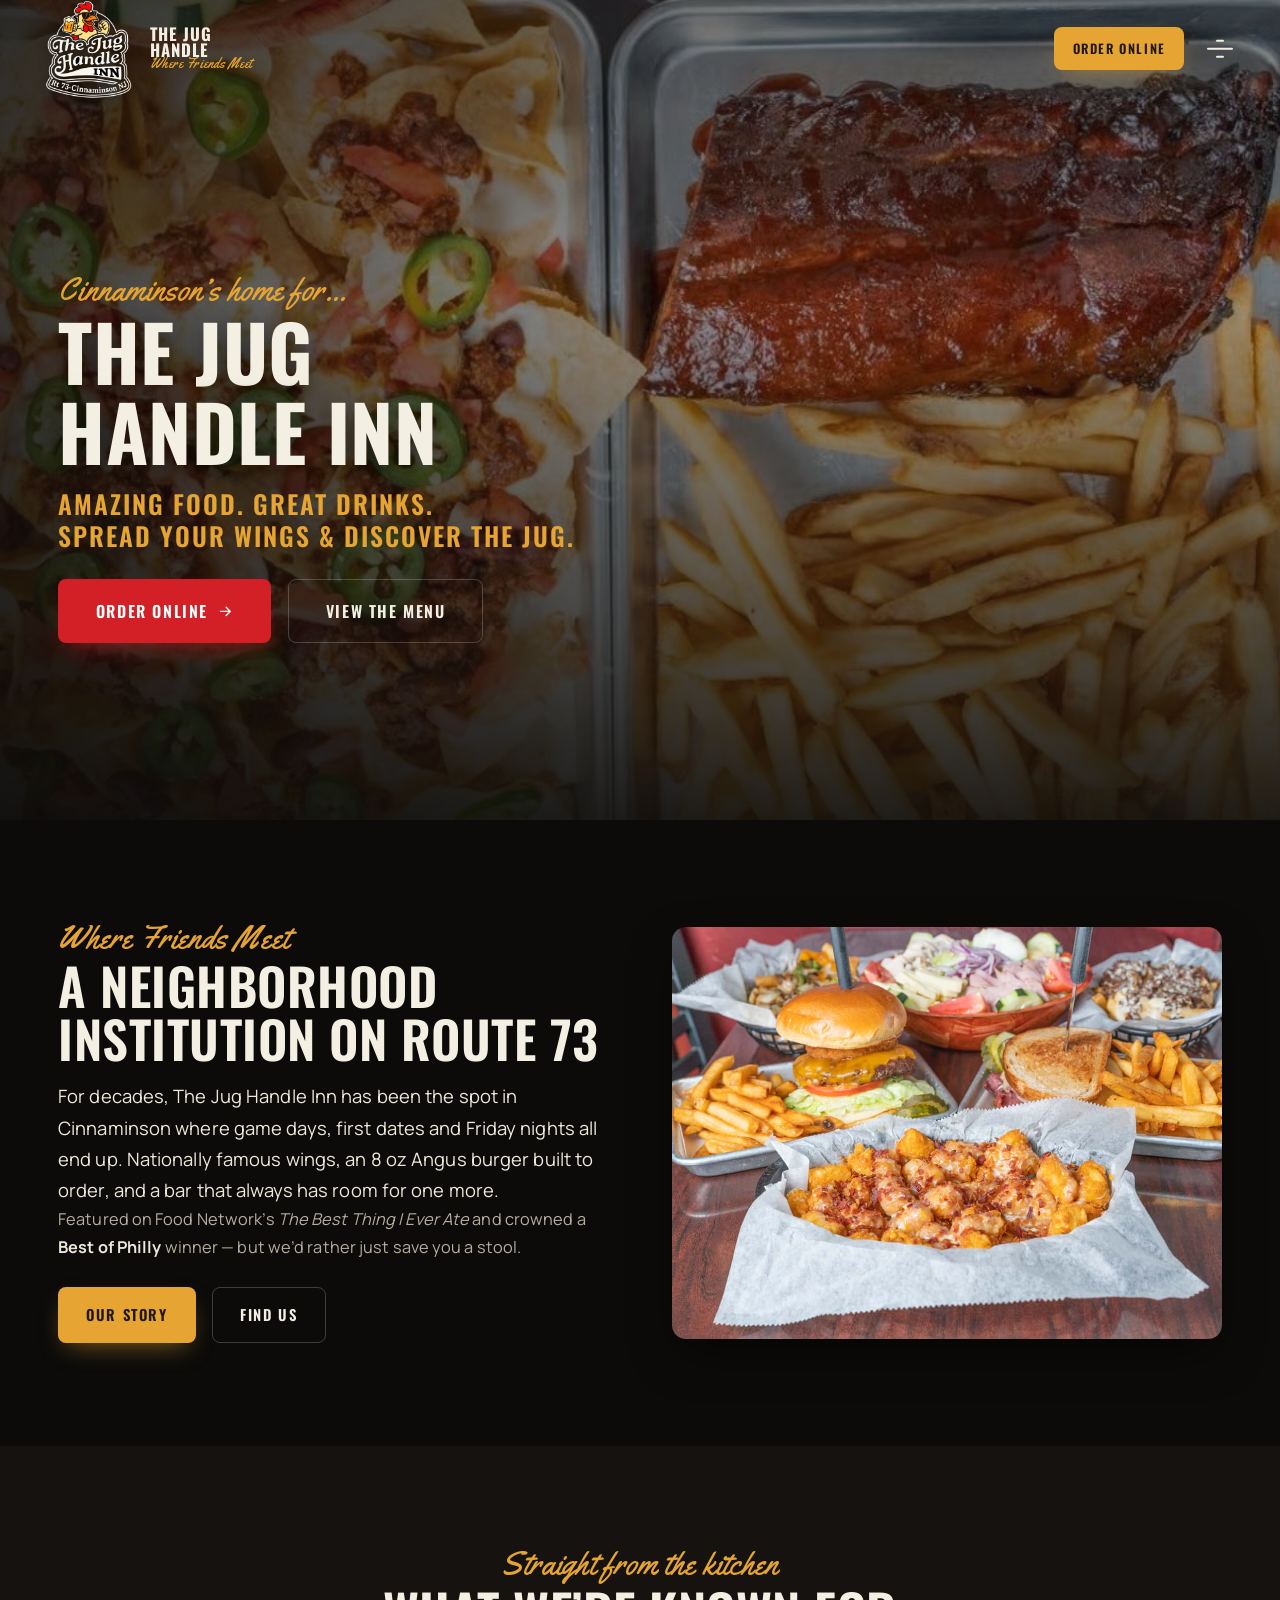
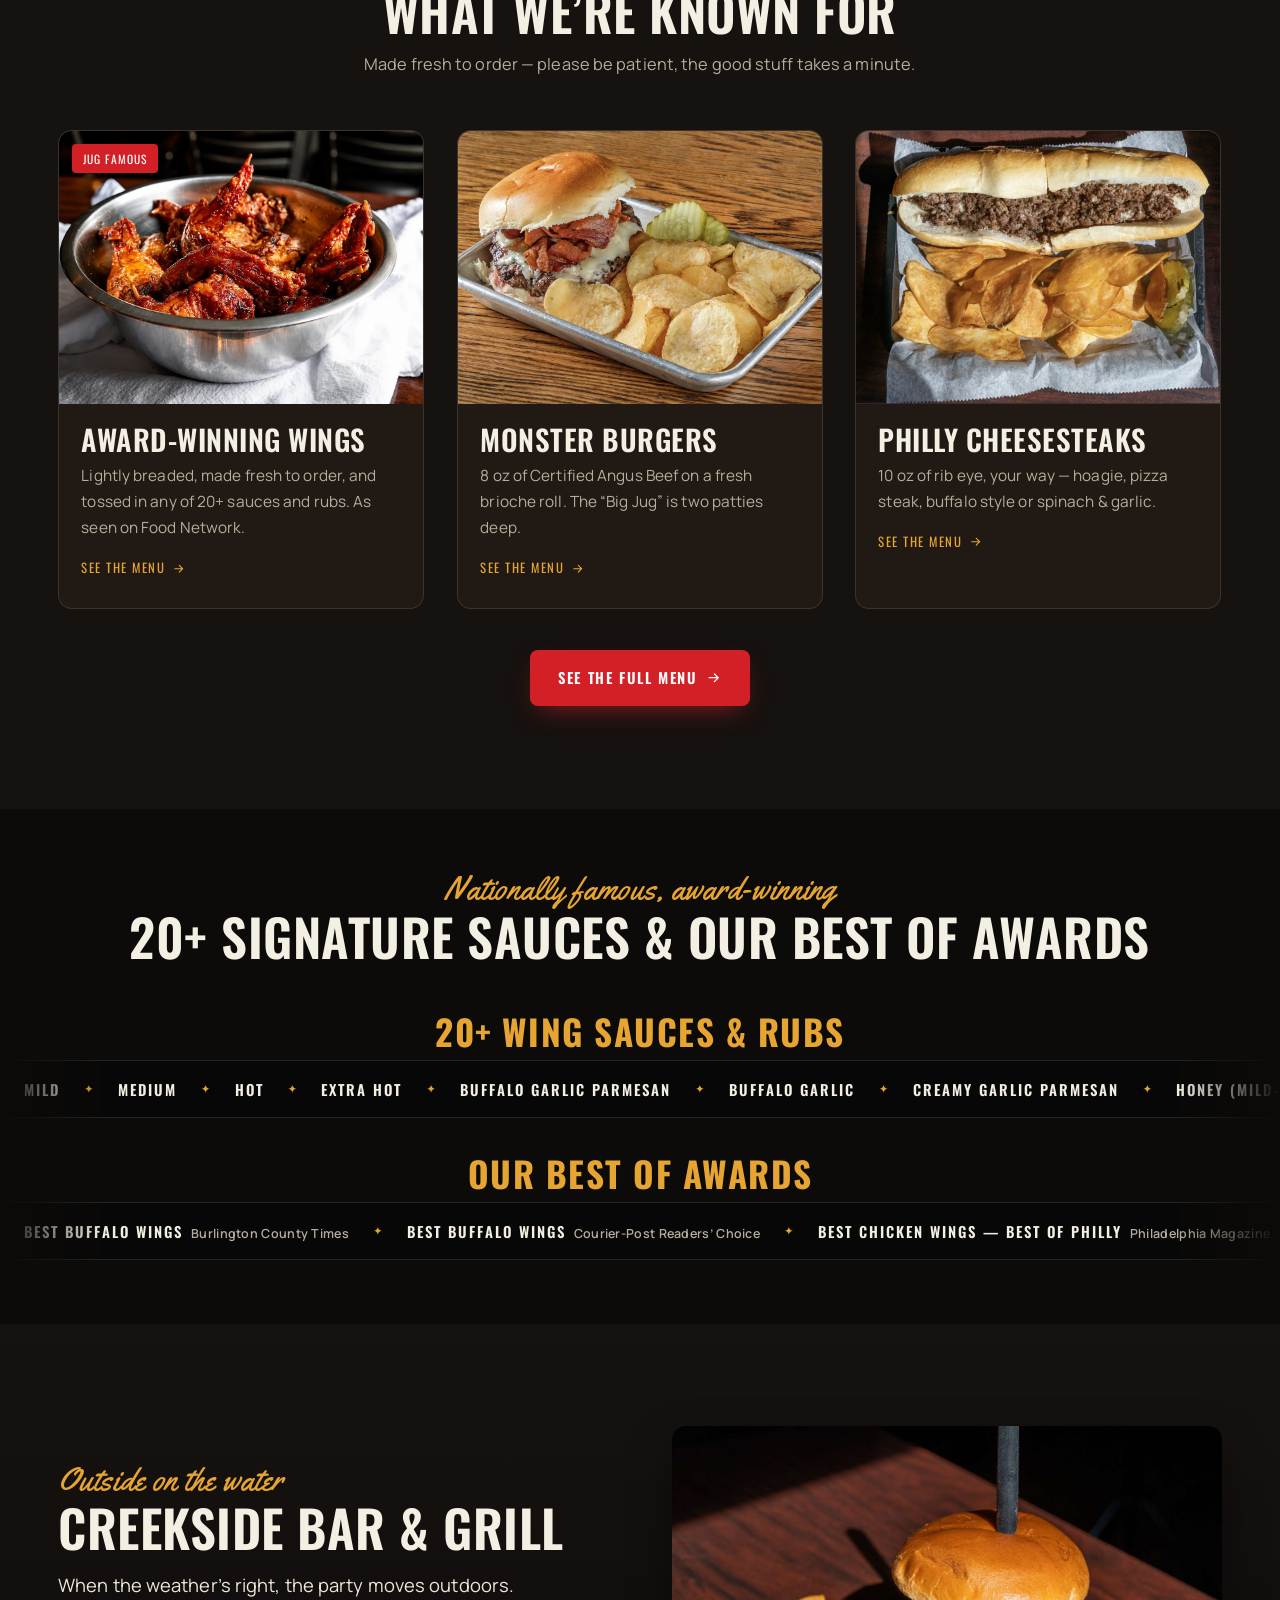
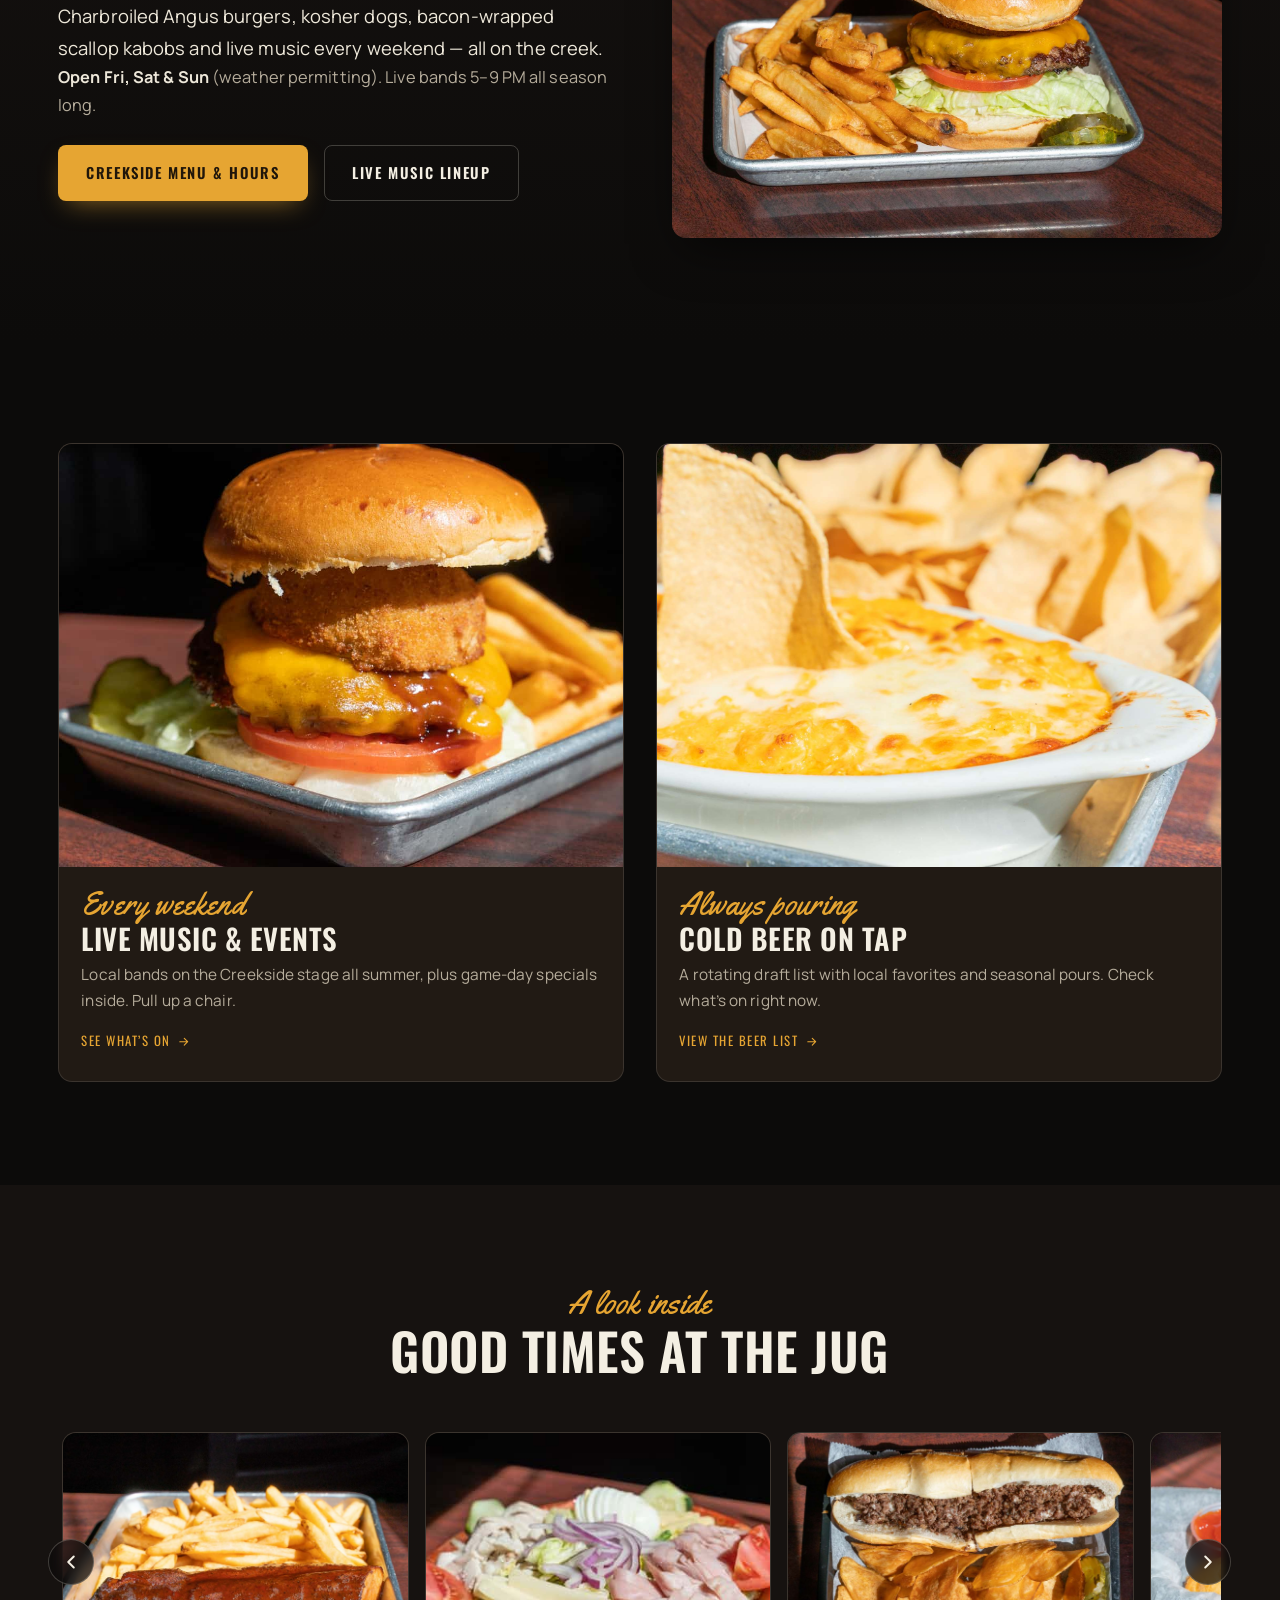
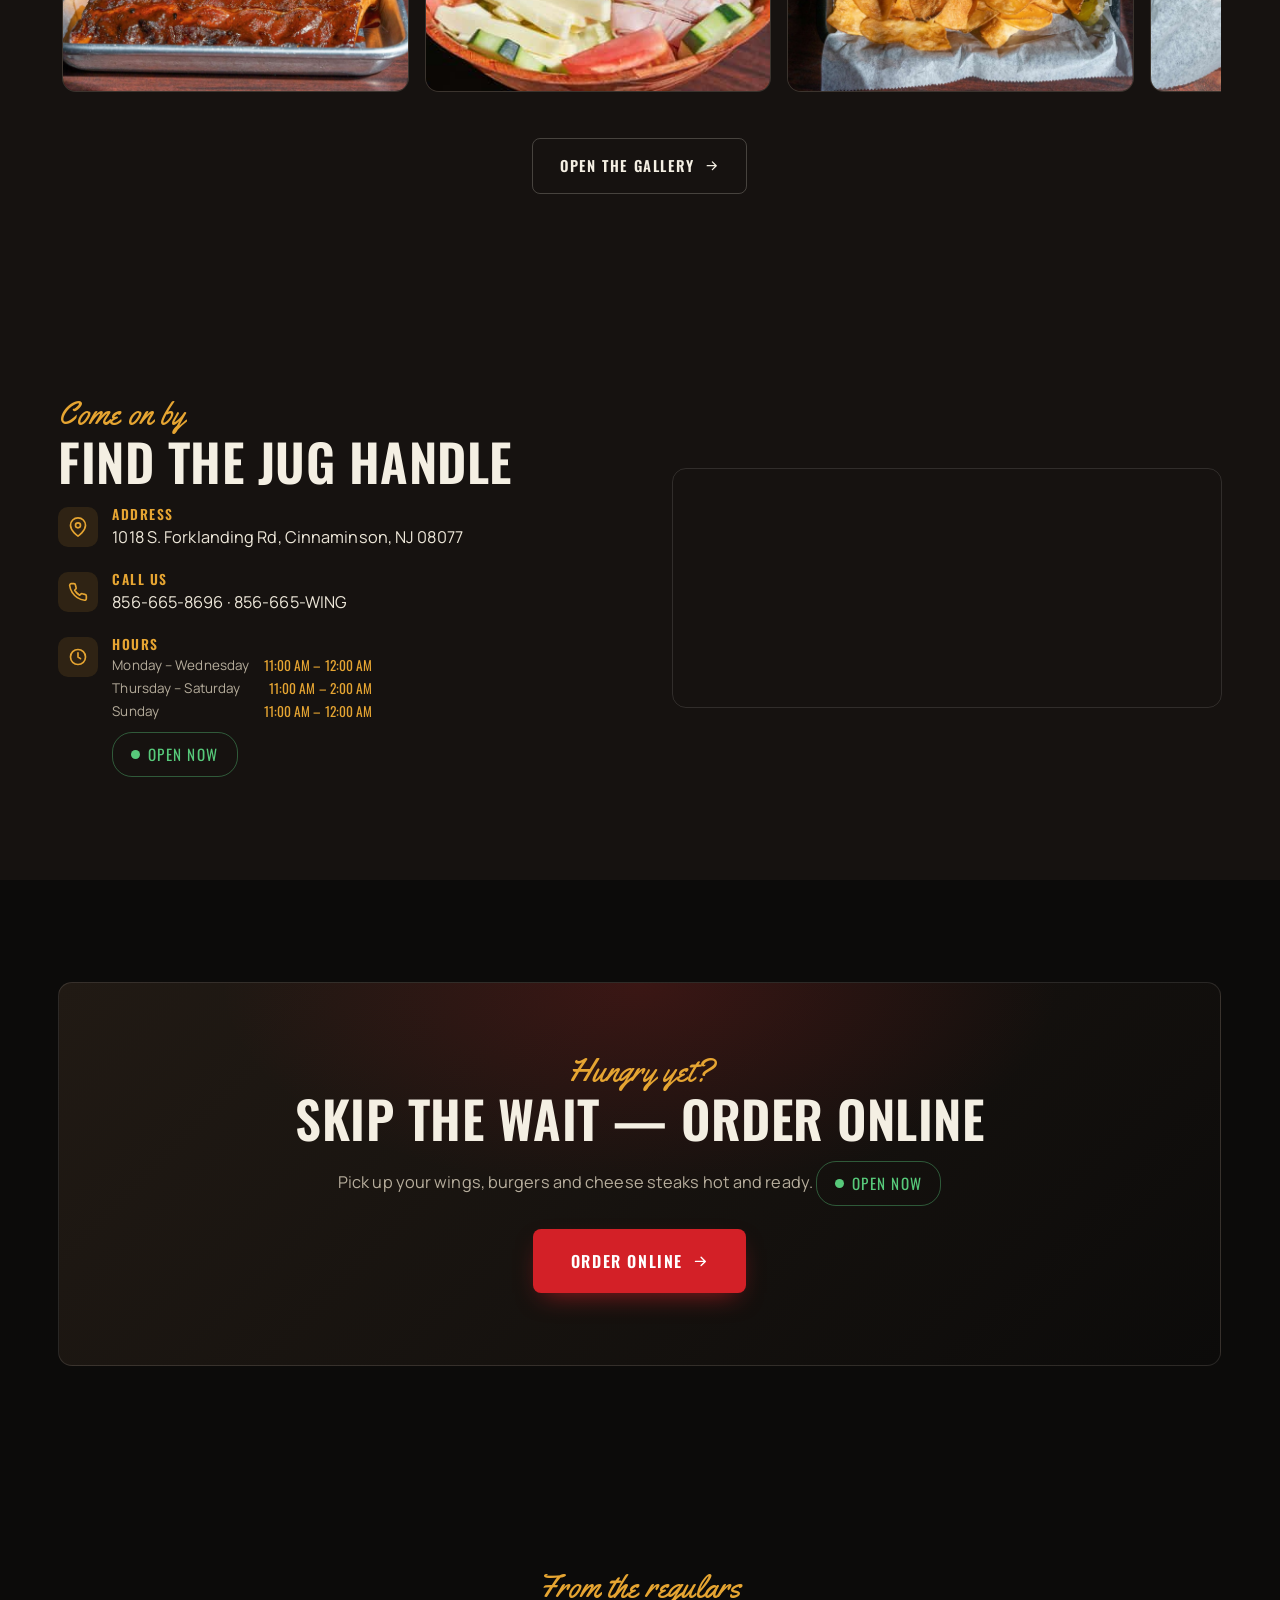
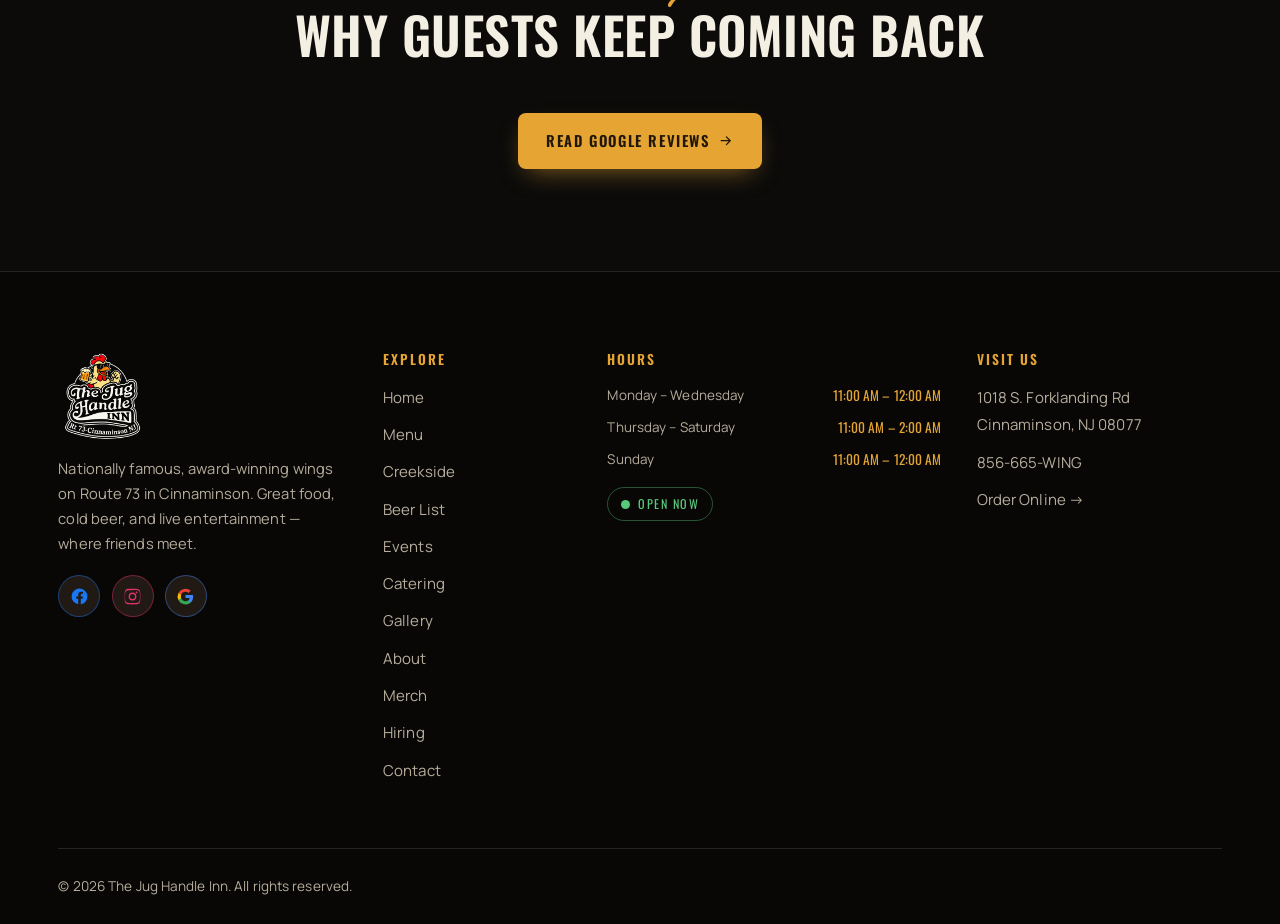
==== commit 18c6d024: "Remove hyphen: best-of awards -> best of awards Co-Authored-By: Claude Opus 4.8 <noreply@anthropic.c" ====
--- a/index.html
+++ b/index.html
@@ -146,7 +146,7 @@
   <div class="container">
     <div class="section-head center" data-reveal>
       <span class="eyebrow">Nationally famous, award-winning</span>
-      <h2>20+ signature sauces &amp; our best-of awards</h2>
+      <h2>20+ signature sauces &amp; our best of awards</h2>
     </div>
   </div>
   <div class="ticker-row" data-reveal aria-label="Wing sauces and rubs">
